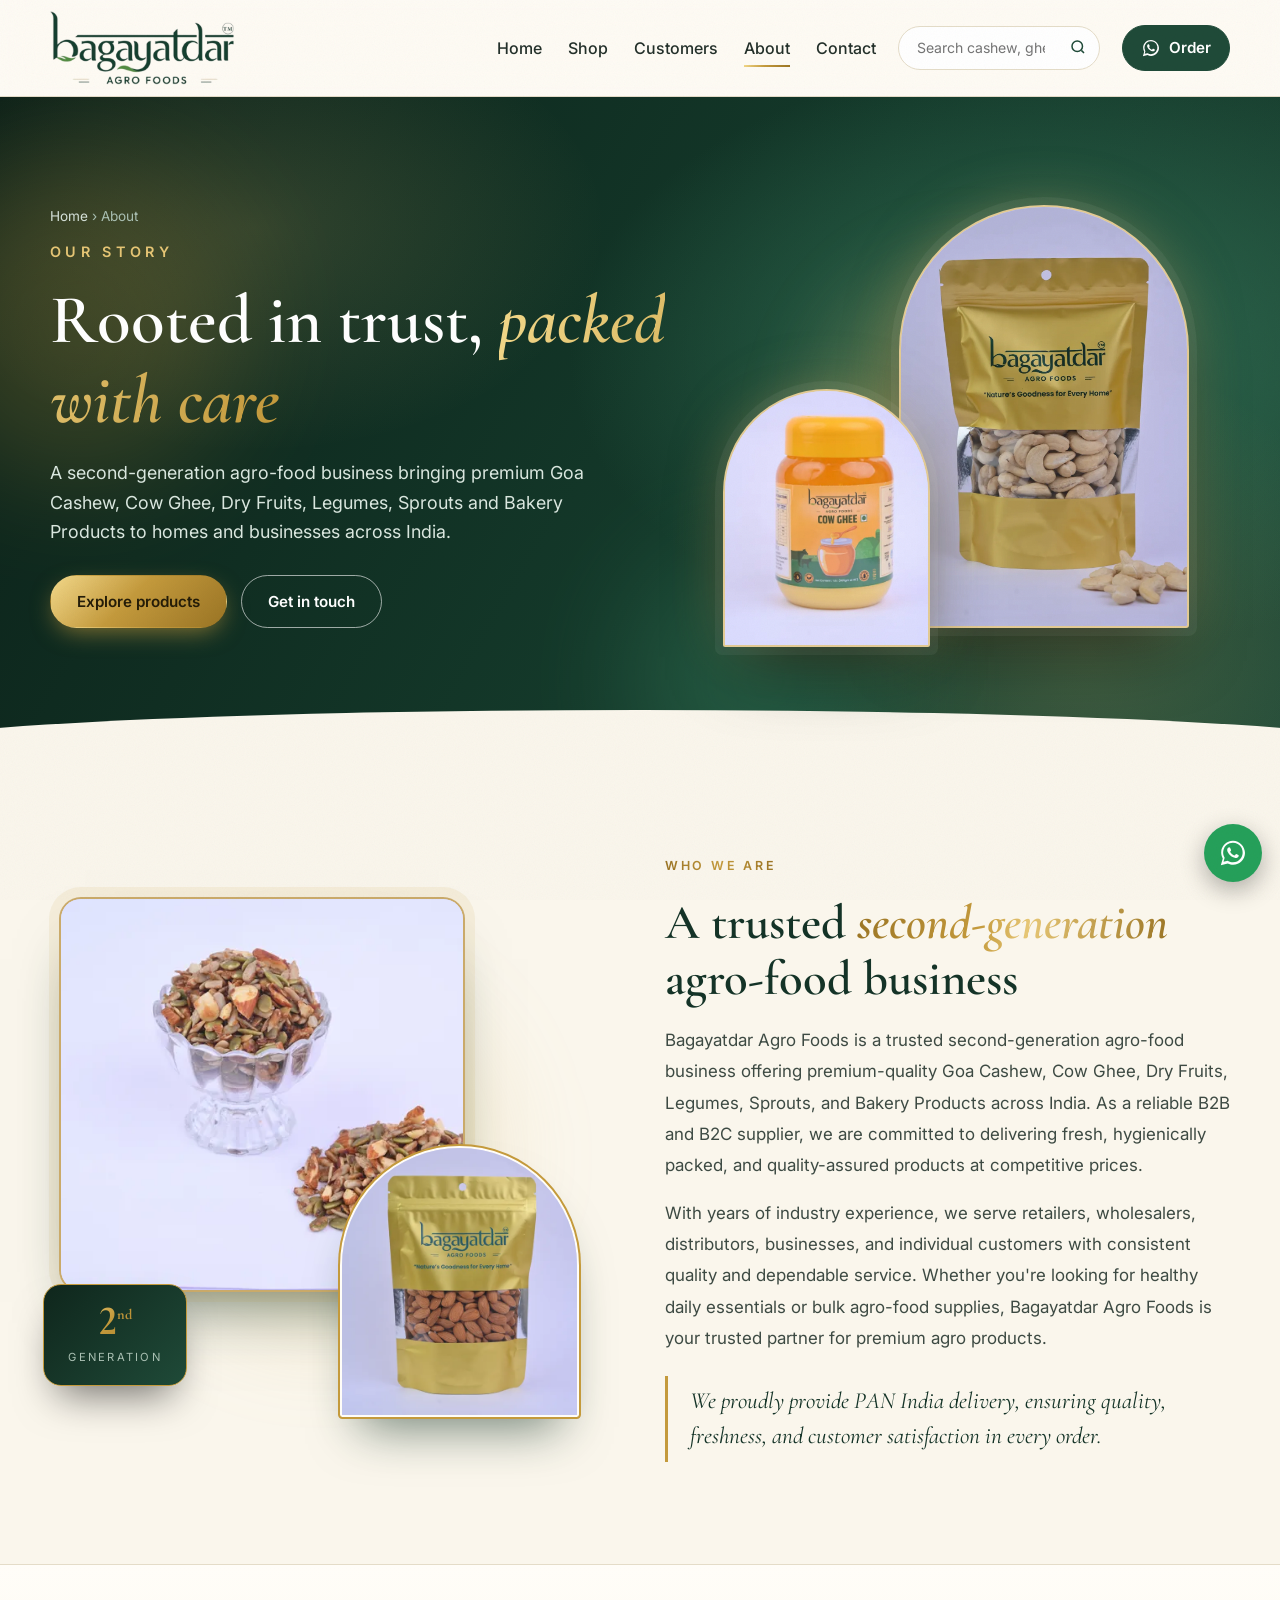
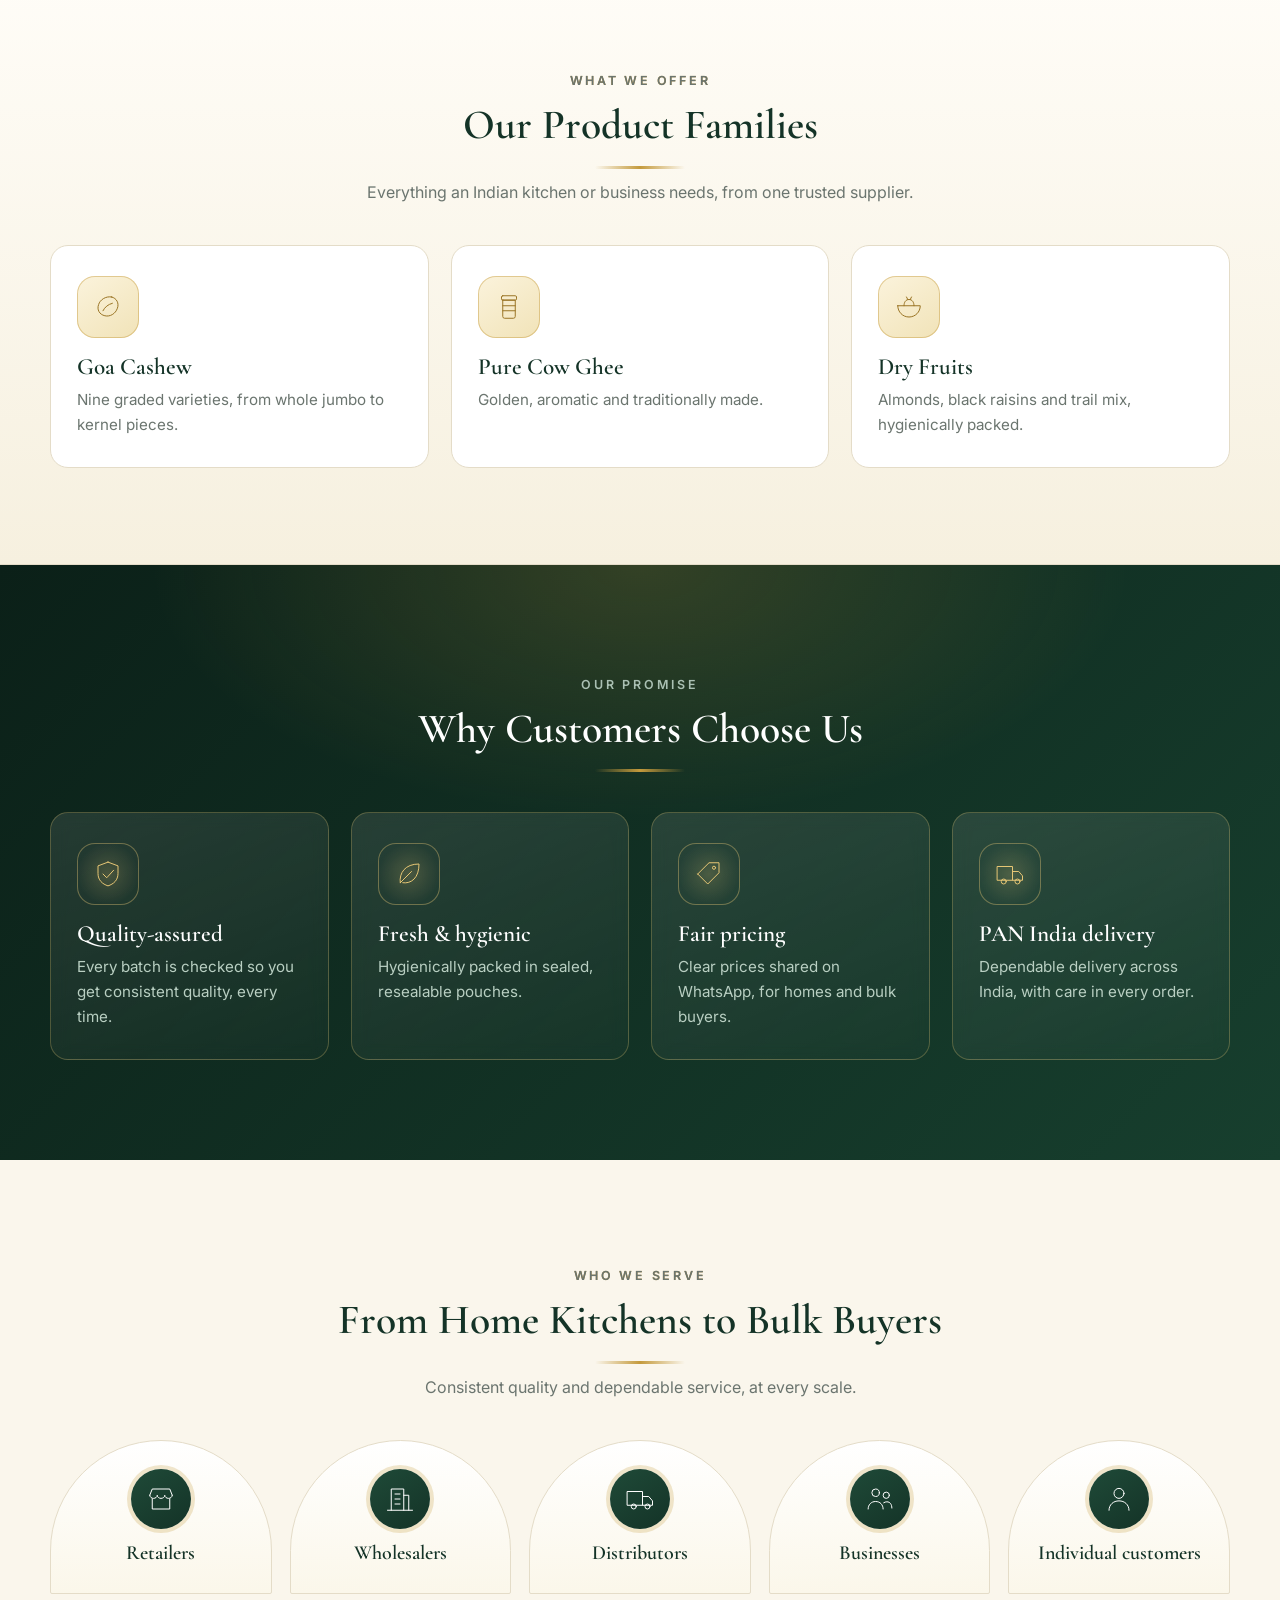
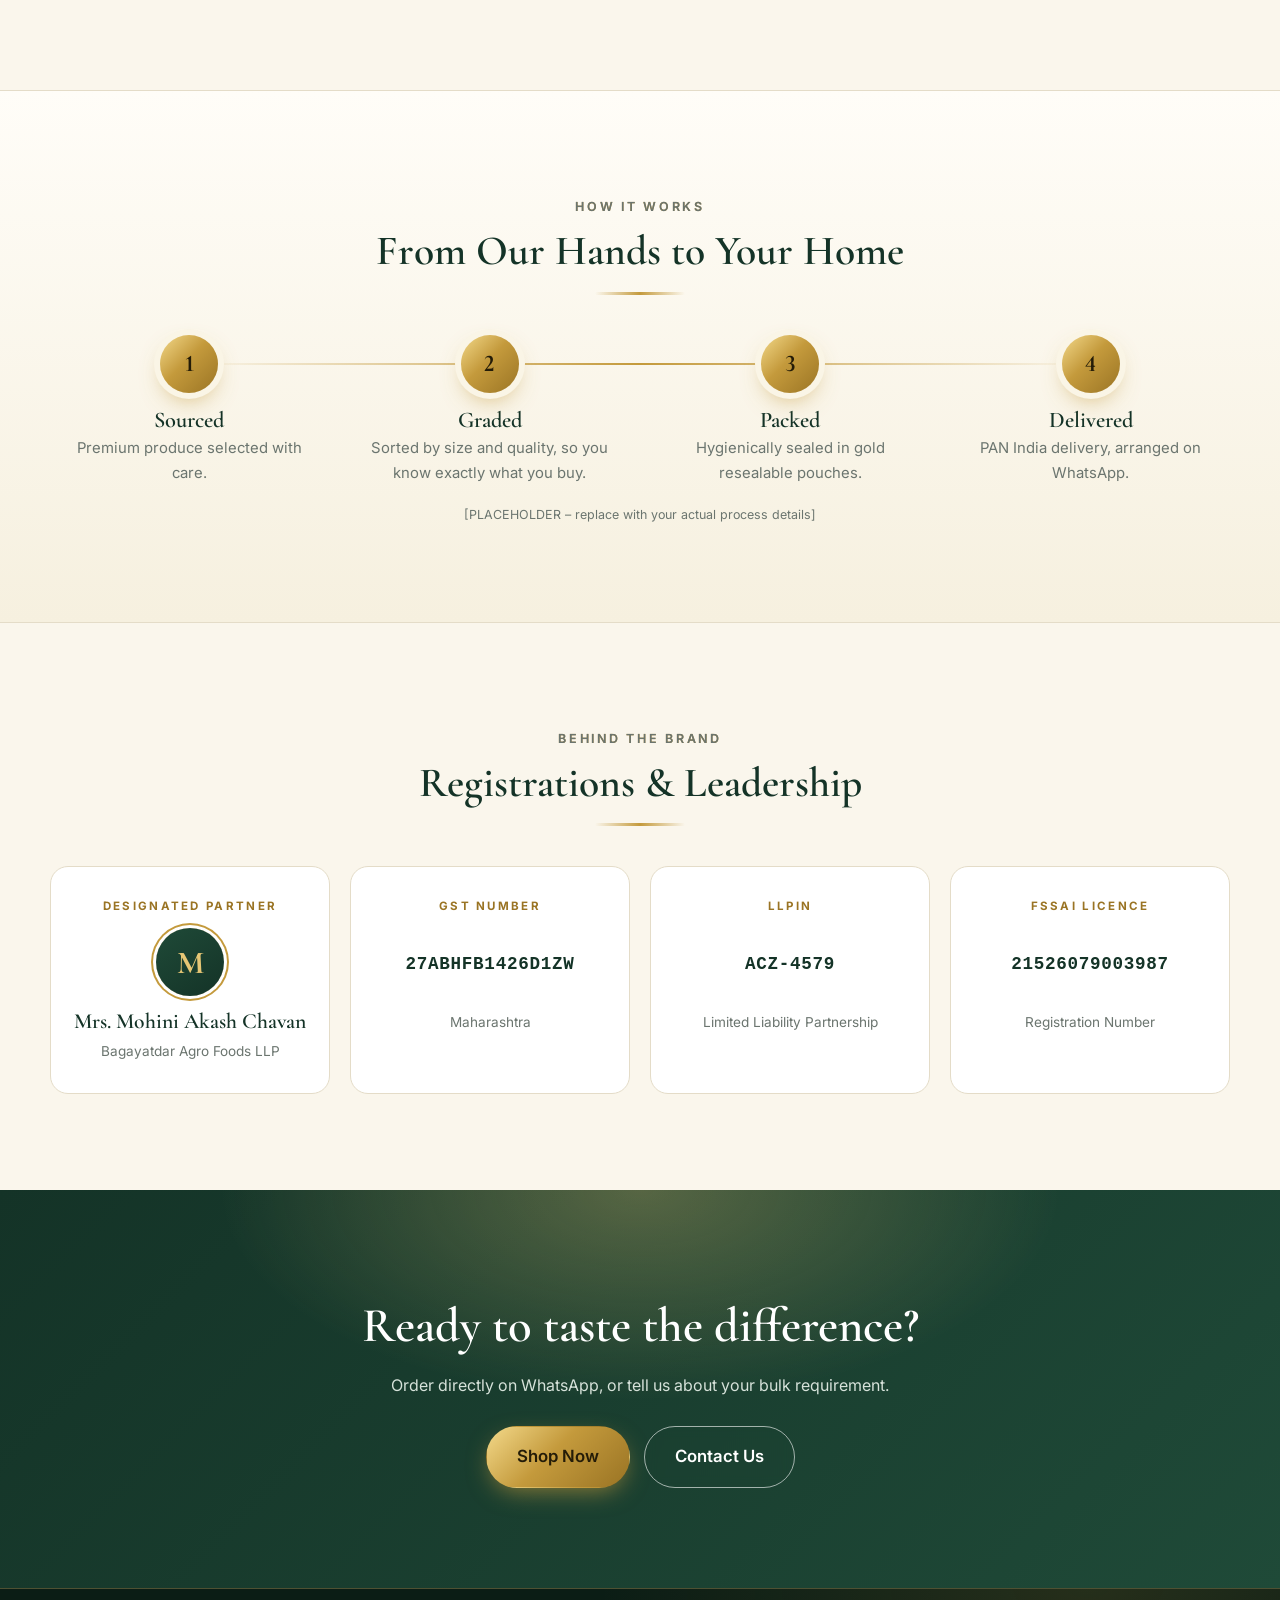
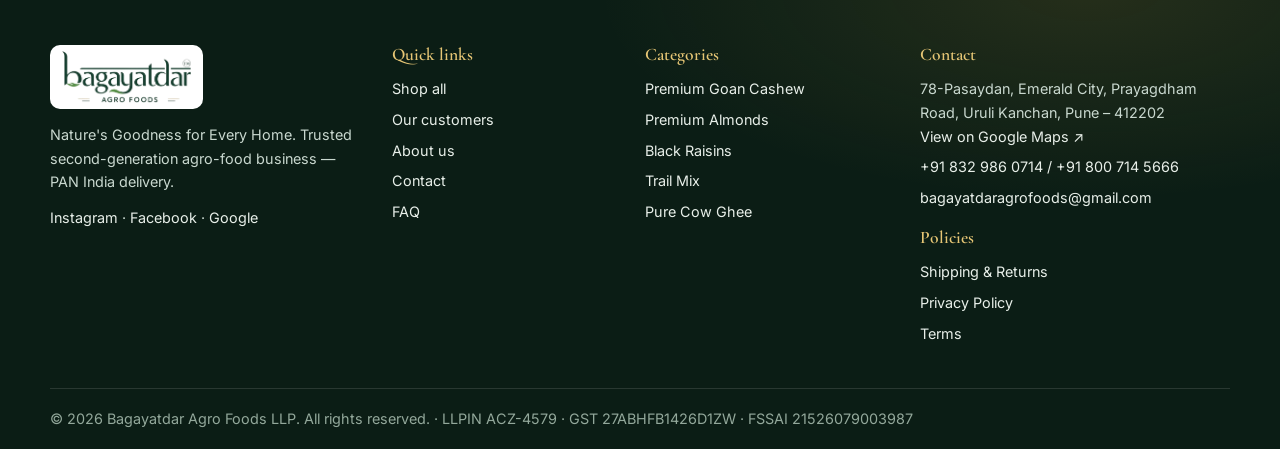
==== about.html @ 78c9e4d0 "About: designated partner is Mrs. Mohini Akash Chavan Co-Authored-By: Claude Sonnet 5.5 <noreply@ant" ====
<!doctype html>
<html lang="en">
<head><meta name="robots" content="noindex,nofollow">
<meta charset="utf-8">
<meta name="viewport" content="width=device-width,initial-scale=1">
<title>About Us | Bagayatdar Agro Foods</title>
<meta name="description" content="Trusted second-generation agro-food business: premium Goa cashew, cow ghee, dry fruits, legumes, sprouts and bakery products. B2B and B2C, PAN India delivery.">
<link rel="canonical" href="https://www.example.com/about.html">
<meta property="og:type" content="website"><meta property="og:site_name" content="Bagayatdar Agro Foods">
<meta property="og:title" content="About Us | Bagayatdar Agro Foods"><meta property="og:description" content="Trusted second-generation agro-food business: premium Goa cashew, cow ghee, dry fruits, legumes, sprouts and bakery products. B2B and B2C, PAN India delivery.">
<meta property="og:image" content="https://www.example.com/assets/img/logo-gold.webp">
<meta name="theme-color" content="#1f4a38">
<link rel="icon" href="assets/img/logo-gold.webp">
<link rel="preconnect" href="https://fonts.googleapis.com"><link rel="preconnect" href="https://fonts.gstatic.com" crossorigin>
<link rel="stylesheet" href="https://fonts.googleapis.com/css2?family=Cormorant+Garamond:ital,wght@0,500;0,600;0,700;1,500&family=Inter:wght@400;500;600;700&display=swap">
<link rel="stylesheet" href="assets/css/style.css">
<link rel="stylesheet" href="assets/css/premium.css">
</head>
<body>
<div id="site-header"></div>
<main id="main">

<section class="rich-hero"><div class="hero-bg"></div><span class="orb o1"></span><span class="orb o2"></span>
  <div class="wrap rh-in"><div class="rh-txt">
    <nav class="crumbs" aria-label="Breadcrumb"><a href="index.html">Home</a> <span>›</span> About</nav>
    <p class="eyebrow">Our Story</p>
    <h1>Rooted in trust, <em>packed with care</em></h1>
    <p class="lead">A second-generation agro-food business bringing premium Goa Cashew, Cow Ghee, Dry Fruits, Legumes, Sprouts and Bakery Products to homes and businesses across India.</p>
    <div class="cta"><a class="btn btn-gold" href="shop.html">Explore products</a><a class="btn btn-ghost" href="contact.html">Get in touch</a></div></div>
  <div class="rh-art"><span class="halo"></span>
    <div class="arch a"><img src="assets/img/p2678-1100.webp" alt="Bagayatdar premium Goan cashew" fetchpriority="high"></div>
    <div class="arch b"><img src="assets/img/p2715-560.webp" alt="Bagayatdar pure cow ghee jar"></div></div></div></section>

<section class="story-sec"><div class="wrap two-col2">
  <div class="story-art reveal-l"><span class="a-glow"></span>
    <div class="photo big"><img src="assets/img/p2704-800.webp" srcset="assets/img/p2704-800.webp 800w, assets/img/p2704-1600.webp 1600w" sizes="(min-width:900px) 40vw, 90vw" alt="Bagayatdar trail mix" loading="lazy"></div>
    <div class="photo small"><img src="assets/img/p2696-560.webp" alt="Bagayatdar premium almonds" loading="lazy"></div>
    <div class="exp"><b>2<sup>nd</sup></b><span>Generation</span></div></div>
  <div class="reveal"><p class="eyebrow">Who We Are</p>
    <h2>A trusted <em>second-generation</em> agro-food business</h2>
    <p class="body-p">Bagayatdar Agro Foods is a trusted second-generation agro-food business offering premium-quality Goa Cashew, Cow Ghee, Dry Fruits, Legumes, Sprouts, and Bakery Products across India. As a reliable B2B and B2C supplier, we are committed to delivering fresh, hygienically packed, and quality-assured products at competitive prices.</p>
    <p class="body-p">With years of industry experience, we serve retailers, wholesalers, distributors, businesses, and individual customers with consistent quality and dependable service. Whether you're looking for healthy daily essentials or bulk agro-food supplies, Bagayatdar Agro Foods is your trusted partner for premium agro products.</p>
    <blockquote class="pull">We proudly provide PAN India delivery, ensuring quality, freshness, and customer satisfaction in every order.</blockquote></div></div></section>

<section class="alt"><div class="wrap"><div class="sec-head reveal"><p class="eyebrow">What We Offer</p><h2>Our Product Families</h2><p>Everything an Indian kitchen or business needs, from one trusted supplier.</p></div>
  <div class="feat-grid"><div class="feat reveal"><span class="ico"><svg viewBox="0 0 48 48" width="30" height="30" fill="none" stroke="currentColor" stroke-width="1.6" stroke-linecap="round" stroke-linejoin="round" aria-hidden="true"><path d="M30 8c8 2 12 10 9 18-3 9-12 14-20 12C10 36 6 28 9 20c2-7 11-14 21-12Z"/><path d="M16 30c3-6 8-10 15-12"/></svg></span><h3>Goa Cashew</h3><p>Nine graded varieties, from whole jumbo to kernel pieces.</p></div><div class="feat reveal"><span class="ico"><svg viewBox="0 0 48 48" width="30" height="30" fill="none" stroke="currentColor" stroke-width="1.6" stroke-linecap="round" stroke-linejoin="round" aria-hidden="true"><rect x="12" y="6" width="24" height="7" rx="2"/><path d="M14 13h20v26a3 3 0 0 1-3 3H17a3 3 0 0 1-3-3V13Z"/><path d="M14 22h20M14 30h20"/></svg></span><h3>Pure Cow Ghee</h3><p>Golden, aromatic and traditionally made.</p></div><div class="feat reveal"><span class="ico"><svg viewBox="0 0 48 48" width="30" height="30" fill="none" stroke="currentColor" stroke-width="1.6" stroke-linecap="round" stroke-linejoin="round" aria-hidden="true"><path d="M6 22h36c0 10-8 18-18 18S6 32 6 22Z"/><path d="M16 22c0-6 3-10 8-10s8 4 8 10M20 8l2 4M28 8l-2 4"/></svg></span><h3>Dry Fruits</h3><p>Almonds, black raisins and trail mix, hygienically packed.</p></div></div></div></section>

<section class="dark-sec"><div class="wrap"><div class="sec-head reveal"><p class="eyebrow">Our Promise</p><h2>Why Customers Choose Us</h2></div>
  <div class="feat-grid four"><div class="feat dark reveal"><span class="ico"><svg viewBox="0 0 48 48" width="30" height="30" fill="none" stroke="currentColor" stroke-width="1.6" stroke-linecap="round" stroke-linejoin="round" aria-hidden="true"><path d="M24 5 8 11v12c0 11 7 17 16 20 9-3 16-9 16-20V11L24 5Z"/><path d="m16 24 6 6 11-12"/></svg></span><h3>Quality-assured</h3><p>Every batch is checked so you get consistent quality, every time.</p></div><div class="feat dark reveal"><span class="ico"><svg viewBox="0 0 48 48" width="30" height="30" fill="none" stroke="currentColor" stroke-width="1.6" stroke-linecap="round" stroke-linejoin="round" aria-hidden="true"><path d="M10 38C8 22 18 8 40 8c0 22-12 32-26 30"/><path d="M10 38 28 20"/></svg></span><h3>Fresh & hygienic</h3><p>Hygienically packed in sealed, resealable pouches.</p></div><div class="feat dark reveal"><span class="ico"><svg viewBox="0 0 48 48" width="30" height="30" fill="none" stroke="currentColor" stroke-width="1.6" stroke-linecap="round" stroke-linejoin="round" aria-hidden="true"><path d="M6 24 24 6h16v16L22 40 6 24Z"/><circle cx="32" cy="14" r="2.5"/></svg></span><h3>Fair pricing</h3><p>Clear prices shared on WhatsApp, for homes and bulk buyers.</p></div><div class="feat dark reveal"><span class="ico"><svg viewBox="0 0 48 48" width="30" height="30" fill="none" stroke="currentColor" stroke-width="1.6" stroke-linecap="round" stroke-linejoin="round" aria-hidden="true"><path d="M4 12h24v22H4zM28 20h10l6 7v7H28"/><circle cx="14" cy="36" r="4"/><circle cx="36" cy="36" r="4"/></svg></span><h3>PAN India delivery</h3><p>Dependable delivery across India, with care in every order.</p></div></div></div></section>

<section><div class="wrap"><div class="sec-head reveal"><p class="eyebrow">Who We Serve</p><h2>From Home Kitchens to Bulk Buyers</h2><p>Consistent quality and dependable service, at every scale.</p></div>
  <div class="serve-grid"><div class="serve reveal"><span><svg viewBox="0 0 48 48" width="30" height="30" fill="none" stroke="currentColor" stroke-width="1.6" stroke-linecap="round" stroke-linejoin="round" aria-hidden="true"><path d="M6 18 10 8h28l4 10M6 18c0 3 3 5 6 5s6-2 6-5c0 3 3 5 6 5s6-2 6-5c0 3 3 5 6 5s6-2 6-5M10 24v16h28V24"/></svg></span><b>Retailers</b></div><div class="serve reveal"><span><svg viewBox="0 0 48 48" width="30" height="30" fill="none" stroke="currentColor" stroke-width="1.6" stroke-linecap="round" stroke-linejoin="round" aria-hidden="true"><path d="M10 42V8h20v34M30 18h8v24M4 42h40M16 16h8M16 24h8M16 32h8"/></svg></span><b>Wholesalers</b></div><div class="serve reveal"><span><svg viewBox="0 0 48 48" width="30" height="30" fill="none" stroke="currentColor" stroke-width="1.6" stroke-linecap="round" stroke-linejoin="round" aria-hidden="true"><path d="M4 12h24v22H4zM28 20h10l6 7v7H28"/><circle cx="14" cy="36" r="4"/><circle cx="36" cy="36" r="4"/></svg></span><b>Distributors</b></div><div class="serve reveal"><span><svg viewBox="0 0 48 48" width="30" height="30" fill="none" stroke="currentColor" stroke-width="1.6" stroke-linecap="round" stroke-linejoin="round" aria-hidden="true"><circle cx="17" cy="14" r="6"/><circle cx="34" cy="18" r="5"/><path d="M5 40c0-7 5-12 12-12s12 5 12 12M30 30c2-1 3-1.5 5-1.5 5 0 8 4 8 10"/></svg></span><b>Businesses</b></div><div class="serve reveal"><span><svg viewBox="0 0 48 48" width="30" height="30" fill="none" stroke="currentColor" stroke-width="1.6" stroke-linecap="round" stroke-linejoin="round" aria-hidden="true"><circle cx="24" cy="15" r="8"/><path d="M8 42c0-9 7-15 16-15s16 6 16 15"/></svg></span><b>Individual customers</b></div></div></div></section>

<section class="alt"><div class="wrap"><div class="sec-head reveal"><p class="eyebrow">How It Works</p><h2>From Our Hands to Your Home</h2></div>
  <ol class="timeline">
    <li class="reveal"><span class="n">1</span><h3>Sourced</h3><p>Premium produce selected with care.</p></li>
    <li class="reveal"><span class="n">2</span><h3>Graded</h3><p>Sorted by size and quality, so you know exactly what you buy.</p></li>
    <li class="reveal"><span class="n">3</span><h3>Packed</h3><p>Hygienically sealed in gold resealable pouches.</p></li>
    <li class="reveal"><span class="n">4</span><h3>Delivered</h3><p>PAN India delivery, arranged on WhatsApp.</p></li></ol>
  <p class="disc">[PLACEHOLDER – replace with your actual process details]</p></div></section>

<section><div class="wrap"><div class="sec-head reveal"><p class="eyebrow">Behind The Brand</p><h2>Registrations &amp; Leadership</h2></div>
  <div class="reg-grid">
    <div class="reg reveal"><small>Designated Partner</small><div class="avatar">M</div><b>Mrs. Mohini Akash Chavan</b><span>Bagayatdar Agro Foods LLP</span></div>
    <div class="reg reveal"><small>GST Number</small><b class="mono">27ABHFB1426D1ZW</b><span>Maharashtra</span></div>
    <div class="reg reveal"><small>LLPIN</small><b class="mono">ACZ-4579</b><span>Limited Liability Partnership</span></div>
    <div class="reg reveal"><small>FSSAI Licence</small><b class="mono">21526079003987</b><span>Registration Number</span></div></div></div></section>

<section class="cta-band"><div class="wrap reveal"><h2>Ready to taste the difference?</h2><p>Order directly on WhatsApp, or tell us about your bulk requirement.</p>
  <div class="cta"><a class="btn btn-gold btn-lg" href="shop.html">Shop Now</a><a class="btn btn-ghost btn-lg" href="contact.html">Contact Us</a></div></div></section>
</main>
<div id="site-footer"></div>
<script src="assets/js/data.js"></script>
<script src="assets/js/products.js"></script>
<script src="assets/js/app.js"></script>
<script src="assets/js/premium.js"></script>
</body></html>
---- assets/css/style.css ----
/* ==========================================================================
   Bagayatdar Agro Foods — styles
   Palette derived from the logo: deep forest green, warm gold, cream.
   ========================================================================== */
:root{
  --green:#1f4a38; --green-2:#2d6a4f; --green-d:#143327;
  --gold:#c49a3c; --gold-l:#e6c675; --gold-d:#9a7424;
  --cream:#faf6ec; --paper:#fffdf8; --sand:#efe6d2; --ink:#23302a; --muted:#6b756f;
  --line:#e4dcc8; --wa:#1f8f4e; --photo:#dcdcf5;
  --serif:"Cormorant Garamond",Georgia,serif; --sans:"Inter",system-ui,-apple-system,"Segoe UI",sans-serif;
  --r:14px; --sh:0 10px 30px -14px rgba(20,51,39,.28);
}
*{box-sizing:border-box;margin:0;padding:0}
html{scroll-behavior:smooth}
body{font-family:var(--sans);color:var(--ink);background:var(--cream);line-height:1.65;font-size:16px;-webkit-font-smoothing:antialiased}
img{max-width:100%;display:block;height:auto}
a{color:var(--green);text-decoration-color:var(--gold)}
h1,h2,h3,h4{font-family:var(--serif);color:var(--green-d);line-height:1.15;font-weight:600}
h1{font-size:clamp(2.2rem,5vw,3.8rem)} h2{font-size:clamp(1.8rem,3.4vw,2.6rem)} h3{font-size:1.3rem}
:focus-visible{outline:3px solid var(--gold);outline-offset:3px;border-radius:4px}
.wrap{width:min(1180px,100% - 32px);margin-inline:auto}
.sr,.skip:not(:focus){position:absolute;width:1px;height:1px;overflow:hidden;clip:rect(0 0 0 0);white-space:nowrap}
.skip:focus{position:fixed;top:8px;left:8px;background:#fff;padding:8px 14px;z-index:99}
section{padding:clamp(48px,8vw,96px) 0}
.eyebrow{font-size:.78rem;letter-spacing:.22em;text-transform:uppercase;color:var(--gold-d);font-weight:600;margin-bottom:10px}
.sec-head{text-align:center;max-width:640px;margin:0 auto 40px}
.sec-head p{color:var(--muted);margin-top:10px}
.sec-head h2::after{content:"";display:block;width:56px;height:2px;background:var(--gold);margin:16px auto 0}
.alt{background:var(--paper);border-block:1px solid var(--line)}

/* buttons */
.btn{display:inline-flex;align-items:center;justify-content:center;gap:8px;padding:13px 26px;border-radius:999px;background:var(--green);color:#fff;text-decoration:none;font-weight:600;font-size:.95rem;border:1.5px solid var(--green);cursor:pointer;transition:transform .25s,background .25s,box-shadow .25s}
.btn:hover{background:var(--green-d);transform:translateY(-2px);box-shadow:var(--sh)}
.btn-gold{background:var(--gold);border-color:var(--gold);color:#241c08}.btn-gold:hover{background:var(--gold-d);color:#fff}
.btn-ghost{background:transparent;color:var(--green)}.btn-ghost:hover{background:var(--green);color:#fff}
.btn-wa{background:var(--wa);border-color:var(--wa);width:100%;padding:11px 16px}.btn-wa:hover{background:#17703d}
.btn.disabled{background:#c9c9c0;border-color:#c9c9c0;pointer-events:none}
.btn-sm{padding:9px 18px}.btn-lg{padding:16px 30px;font-size:1.05rem}

/* announcement + header */
.announce{background:var(--green-d);color:var(--gold-l);text-align:center;font-size:.82rem;padding:8px 16px;letter-spacing:.04em}
.hdr{position:sticky;top:0;z-index:50;background:rgba(255,253,248,.94);backdrop-filter:blur(10px);border-bottom:1px solid var(--line)}
.hdr-in{display:flex;align-items:center;gap:22px;min-height:76px}
.logo img{height:56px;width:auto}
.nav{display:flex;gap:26px;margin-left:auto}
.nav a{text-decoration:none;color:var(--ink);font-weight:500;font-size:.95rem;padding:6px 0;border-bottom:2px solid transparent;transition:border-color .2s}
.nav a:hover,.nav a[aria-current]{border-color:var(--gold)}
.search{display:flex;align-items:center;background:#fff;border:1px solid var(--line);border-radius:999px;padding:0 6px 0 14px}
.search input{border:0;background:none;padding:9px 4px;width:150px;font:inherit;font-size:.88rem;outline:none}
.search button{border:0;background:none;color:var(--green);padding:6px;cursor:pointer}
.burger{display:none;background:none;border:0;width:40px;height:40px;cursor:pointer;margin-left:auto}
.burger span{display:block;height:2px;background:var(--green);margin:6px 8px;transition:.25s}

/* hero */
.hero{position:relative;overflow:hidden;background:linear-gradient(115deg,var(--green-d) 0%,var(--green) 55%,#2c5d47 100%);color:#fff;padding:0}
.hero-bg{position:absolute;inset:-40px 0 0 0;background:radial-gradient(ellipse at 78% 40%,rgba(230,198,117,.28),transparent 55%),repeating-linear-gradient(45deg,rgba(255,255,255,.015) 0 2px,transparent 2px 6px)}
.hero-in{position:relative;display:grid;grid-template-columns:1.05fr .95fr;gap:30px;align-items:center;padding-block:clamp(40px,7vw,90px)}
.hero h1{color:#fff;margin:6px 0 18px}.hero h1 em{color:var(--gold-l);font-style:italic}
.hero p.lead{color:#dfe9e2;font-size:1.1rem;max-width:520px;margin-bottom:30px}
.hero .eyebrow{color:var(--gold-l)}
.cta{display:flex;gap:14px;flex-wrap:wrap}
.hero .btn-ghost{color:#fff;border-color:rgba(255,255,255,.6)}.hero .btn-ghost:hover{background:#fff;color:var(--green)}
.hero-art{position:relative;height:min(560px,70vw)}

/* trust strip */
.trust{background:var(--sand);padding:22px 0;border-bottom:1px solid var(--line)}
.trust ul{list-style:none;display:grid;grid-template-columns:repeat(5,1fr);gap:14px;text-align:center}
.trust li{font-size:.86rem;font-weight:500;color:var(--green-d)}
.trust b{display:block;font-family:var(--serif);font-size:1.15rem;color:var(--gold-d)}

/* categories */
.cats{display:grid;grid-template-columns:repeat(5,1fr);gap:18px}
.ccard{display:block;text-decoration:none;color:inherit;background:#fff;border-radius:var(--r);overflow:hidden;border:1px solid var(--line);transition:transform .3s,box-shadow .3s}
.ccard:hover{transform:translateY(-6px);box-shadow:var(--sh)}
.ccard img{aspect-ratio:4/5;width:100%;object-fit:cover;object-position:50% 58%;background:var(--photo)}
.ccard div{padding:14px 16px 18px}.ccard p{font-size:.84rem;color:var(--muted);margin-top:4px}

/* product cards */
.pgrid{display:grid;grid-template-columns:repeat(auto-fill,minmax(250px,1fr));gap:22px}
.pcard{background:#fff;border:1px solid var(--line);border-radius:var(--r);overflow:hidden;display:flex;flex-direction:column;transition:transform .3s,box-shadow .3s}
.pcard:hover{transform:translateY(-6px);box-shadow:var(--sh)}
.pimg{position:relative;display:block;background:var(--photo);overflow:hidden}
.pimg img{aspect-ratio:4/5;width:100%;object-fit:cover;object-position:50% 58%;transition:transform .6s}
.pcard:hover .pimg img{transform:scale(1.04)}
.badge{position:absolute;top:12px;left:12px;background:var(--gold);color:#241c08;font-size:.7rem;font-weight:700;letter-spacing:.1em;text-transform:uppercase;padding:5px 11px;border-radius:999px}
.pbody{padding:16px 18px 20px;display:flex;flex-direction:column;gap:8px;flex:1}
.pcat{font-size:.72rem;letter-spacing:.16em;text-transform:uppercase;color:var(--gold-d);font-weight:600}
.pbody h3 a{text-decoration:none;color:var(--green-d)}.pbody h3{font-size:1.28rem}
.psub{font-size:.86rem;color:var(--muted)}
.vsel{width:100%;padding:9px 12px;border:1px solid var(--line);border-radius:10px;background:var(--paper);font:inherit;font-size:.9rem;color:var(--ink)}
.price{font-family:var(--serif);font-size:1.7rem;color:var(--green);font-weight:700;margin-top:auto}.price small{font:400 .8rem var(--sans);color:var(--muted)}
.price.big{font-size:2.4rem}

/* carousel */
.carousel{position:relative}
.track{display:grid;grid-auto-flow:column;grid-auto-columns:minmax(260px,300px);gap:22px;overflow-x:auto;scroll-snap-type:x mandatory;padding:6px 4px 24px;scrollbar-width:thin}
.track>*{scroll-snap-align:start}
.car-ctl{display:flex;gap:10px;justify-content:center;margin-top:6px}
.car-ctl button{width:44px;height:44px;border-radius:50%;border:1.5px solid var(--green);background:#fff;color:var(--green);font-size:1.2rem;cursor:pointer;transition:.2s}
.car-ctl button:hover{background:var(--green);color:#fff}

/* story */
.story-grid{display:grid;grid-template-columns:1fr 1fr;gap:clamp(24px,5vw,64px);align-items:center}
.story-grid>img{border-radius:var(--r);box-shadow:var(--sh);aspect-ratio:3/2;object-fit:cover;width:100%}
.steps{list-style:none;counter-reset:s;display:grid;gap:18px;margin-top:22px}
.steps li{counter-increment:s;display:grid;grid-template-columns:48px 1fr;gap:14px}
.steps li::before{content:counter(s);width:44px;height:44px;border-radius:50%;background:var(--green);color:var(--gold-l);display:grid;place-items:center;font:600 1.3rem var(--serif)}
.steps b{display:block;font-family:var(--serif);font-size:1.15rem;color:var(--green-d)}.steps span{color:var(--muted);font-size:.92rem}

/* benefits */
.ben{display:grid;grid-template-columns:repeat(auto-fit,minmax(220px,1fr));gap:20px}
.ben div{background:#fff;border:1px solid var(--line);border-radius:var(--r);padding:26px 22px;border-top:3px solid var(--gold)}
.ben p{color:var(--muted);font-size:.92rem;margin-top:8px}
.disc{font-size:.78rem;color:var(--muted);text-align:center;margin-top:20px}

/* gifting banner / cta */
.banner{display:grid;grid-template-columns:1fr 1fr;border-radius:20px;overflow:hidden;background:var(--green-d);color:#fff}
.banner .txt{padding:clamp(28px,5vw,60px)}.banner h2{color:#fff}.banner p{color:#d6e2da;margin:14px 0 24px}
.banner img{width:100%;height:100%;object-fit:cover;min-height:280px;object-position:50% 60%}

/* testimonials */
.tgrid{display:grid;grid-template-columns:repeat(auto-fit,minmax(260px,1fr));gap:20px}
.quote{background:#fff;border:1px solid var(--line);border-radius:var(--r);padding:26px}
.quote p{font-family:var(--serif);font-size:1.2rem;color:var(--green-d)}.quote cite{display:block;margin-top:14px;font-size:.85rem;color:var(--muted);font-style:normal}
.stars{color:var(--gold);letter-spacing:3px;margin-bottom:8px}

/* forms */
.form{display:grid;gap:14px}
.form label{font-size:.85rem;font-weight:600;color:var(--green-d);display:grid;gap:6px}
.form input,.form select,.form textarea{padding:12px 14px;border:1px solid var(--line);border-radius:10px;font:inherit;background:#fff;color:var(--ink)}
.form textarea{min-height:120px;resize:vertical}
.two{display:grid;grid-template-columns:1fr 1fr;gap:14px}
.news{background:var(--green);color:#fff;text-align:center}.news h2{color:#fff}.news p{color:#d6e2da;margin:10px 0 24px}
.news form{display:flex;gap:10px;max-width:520px;margin:0 auto;flex-wrap:wrap;justify-content:center}
.news input{flex:1 1 220px;padding:13px 18px;border-radius:999px;border:0;font:inherit}

/* shop */
.page-head{background:linear-gradient(120deg,var(--green-d),var(--green));color:#fff;padding:clamp(36px,6vw,64px) 0;text-align:center}
.page-head h1{color:#fff}.page-head p{color:#d6e2da;margin-top:8px}
.filters{display:flex;gap:14px;flex-wrap:wrap;align-items:end;background:#fff;border:1px solid var(--line);border-radius:var(--r);padding:16px 18px;margin-bottom:26px}
.filters label{min-width:0;font-size:.78rem;font-weight:600;color:var(--green-d);display:grid;gap:5px;flex:1 1 150px}
.filters select,.filters input[type=search]{padding:10px 12px;border:1px solid var(--line);border-radius:10px;font:inherit;background:var(--paper)}
.filters input[type=range]{accent-color:var(--green);width:100%}
.count{color:var(--muted);font-size:.9rem;margin-bottom:14px}.empty{grid-column:1/-1;text-align:center;padding:40px}

/* product detail */
.pdp{display:grid;grid-template-columns:1fr 1fr;gap:clamp(24px,5vw,60px);align-items:start}
.gmain{position:relative;background:var(--photo);border-radius:var(--r);overflow:hidden;cursor:zoom-in;border:1px solid var(--line)}
.gmain img{width:100%;aspect-ratio:4/5;object-fit:cover;object-position:50% 58%;transition:transform .25s}
.zoomhint{position:absolute;bottom:10px;right:12px;background:rgba(255,255,255,.85);font-size:.72rem;padding:3px 10px;border-radius:99px;pointer-events:none}
.thumbs{display:flex;gap:10px;margin-top:12px;flex-wrap:wrap}
.th{width:76px;height:76px;border-radius:10px;overflow:hidden;border:2px solid transparent;background:var(--photo);cursor:pointer;padding:0}
.th.on{border-color:var(--gold)}.th img{width:100%;height:100%;object-fit:cover;object-position:50% 58%}
.pinfo h1{font-size:clamp(1.9rem,3.6vw,2.8rem);margin:6px 0}
.pack{border:0;display:flex;gap:12px;flex-wrap:wrap;margin:18px 0}.pack legend{font-size:.8rem;font-weight:600;margin-bottom:8px;color:var(--green-d)}
.pack label{cursor:pointer}.pack input{position:absolute;opacity:0}
.pack span{display:grid;padding:10px 20px;border:1.5px solid var(--line);border-radius:12px;background:#fff;text-align:center;font-weight:600;min-width:110px}
.pack b{font:700 1.1rem var(--serif);color:var(--green)}
.pack input:checked+span{border-color:var(--green);background:var(--green);color:#fff}.pack input:checked+span b{color:var(--gold-l)}
.pack input:focus-visible+span{outline:3px solid var(--gold);outline-offset:2px}
.qtyrow{display:flex;align-items:center;gap:16px;margin-bottom:20px;font-size:.9rem;font-weight:600}
.qty{display:flex;align-items:center;border:1.5px solid var(--line);border-radius:999px;background:#fff}
.qty button{width:42px;height:42px;border:0;background:none;font-size:1.3rem;cursor:pointer;color:var(--green)}.qty output{min-width:34px;text-align:center;font-weight:700}
.note{font-size:.8rem;color:var(--muted);margin-top:10px}
.desc{margin:22px 0;font-size:1.02rem}
.facts{display:grid;grid-template-columns:1fr 1fr;gap:18px;padding-top:18px;border-top:1px solid var(--line)}.facts h3,.pinfo>h3{font-size:1.1rem;margin-bottom:4px}
.nut{width:100%;border-collapse:collapse;margin-top:8px;font-size:.92rem}.nut th,.nut td{padding:8px 4px;border-bottom:1px solid var(--line);text-align:left}.nut td{text-align:right}

/* content pages */
.prose{max-width:760px;margin-inline:auto}.prose h2{font-size:1.7rem;margin:34px 0 10px}.prose p,.prose li{margin-bottom:12px}.prose ul{padding-left:22px}
.two-col{display:grid;grid-template-columns:1fr 1fr;gap:clamp(24px,5vw,60px);align-items:start}
.card{background:#fff;border:1px solid var(--line);border-radius:var(--r);padding:clamp(20px,3vw,34px)}
.info li{list-style:none;margin-bottom:14px}.info b{display:block;font-size:.75rem;letter-spacing:.14em;text-transform:uppercase;color:var(--gold-d)}
.map{border:0;width:100%;height:320px;border-radius:var(--r);margin-top:18px}
details{background:#fff;border:1px solid var(--line);border-radius:12px;margin-bottom:12px;padding:0 20px}
summary{cursor:pointer;padding:16px 0;font-weight:600;color:var(--green-d)}details p{padding-bottom:16px;color:var(--muted)}
.ph{background:repeating-linear-gradient(45deg,#f3ecd8,#f3ecd8 10px,#efe6d2 10px,#efe6d2 20px);border:1.5px dashed var(--gold);border-radius:var(--r);display:grid;place-items:center;text-align:center;padding:30px;color:var(--gold-d);font-weight:600;min-height:220px}
.pricelist{width:100%;border-radius:var(--r);box-shadow:var(--sh);max-width:460px;margin-inline:auto}
.certs{display:grid;grid-template-columns:repeat(auto-fit,minmax(180px,1fr));gap:16px}

/* footer + whatsapp float */
.ftr{background:var(--green-d);color:#c9d8cf;padding-top:56px;margin-top:0}
.ftr-grid{display:grid;grid-template-columns:1.4fr 1fr 1.1fr 1.4fr;gap:32px;padding-bottom:36px}
.ftr h4{color:var(--gold-l);font-size:1.1rem;margin-bottom:12px;font-family:var(--serif)}.ftr h4.mt{margin-top:18px}
.ftr ul{list-style:none}.ftr li{margin-bottom:7px;font-size:.9rem}.ftr a{color:#e8efe9;text-decoration:none}.ftr a:hover{color:var(--gold-l)}
.ftr-logo{height:64px;width:auto;background:#fff;padding:6px 12px;border-radius:10px;margin-bottom:14px}
.ftr p{font-size:.9rem}.soc{margin-top:12px}
.ftr-bot{border-top:1px solid rgba(255,255,255,.12);padding:18px 0;font-size:.78rem;color:#93a89b}
.wa-float{position:fixed;right:18px;bottom:18px;z-index:60;width:58px;height:58px;border-radius:50%;background:#25a05a;color:#fff;display:grid;place-items:center;box-shadow:0 8px 24px rgba(0,0,0,.3);transition:transform .25s}
.wa-float:hover{transform:scale(1.08)}.wa-float svg{width:30px;height:30px}

/* reveal */
.reveal{opacity:0;transform:translateY(22px);transition:opacity .8s ease,transform .8s ease}.reveal.in{opacity:1;transform:none}
@media (prefers-reduced-motion:reduce){*{animation:none!important;transition:none!important}.reveal{opacity:1;transform:none}html{scroll-behavior:auto}}

/* responsive */
@media (max-width:980px){
  .cats{grid-template-columns:repeat(3,1fr)}.ftr-grid{grid-template-columns:1fr 1fr}
  .search{display:none}
}
@media (max-width:820px){
  .burger{display:block}.hdr-cta{display:none}
  .nav{position:fixed;inset:76px 0 auto 0;background:var(--paper);flex-direction:column;gap:0;padding:8px 20px 20px;border-bottom:1px solid var(--line);transform:translateY(-130%);transition:transform .3s;margin:0;z-index:-1}
  .nav a{padding:14px 0;border-bottom:1px solid var(--line)}
  body.nav-open .nav{transform:none}
  body.nav-open .burger span:nth-child(1){transform:translateY(8px) rotate(45deg)}body.nav-open .burger span:nth-child(2){opacity:0}body.nav-open .burger span:nth-child(3){transform:translateY(-8px) rotate(-45deg)}
  .hero-in,.story-grid,.banner,.pdp,.two-col{grid-template-columns:1fr}
  .hero-art{height:380px;order:-1;max-width:420px;margin:0 auto;width:100%}
  .trust ul{grid-template-columns:repeat(2,1fr)}
  .cats{grid-template-columns:repeat(2,1fr)}
}
@media (max-width:520px){.pgrid{grid-template-columns:1fr 1fr;gap:12px}.pbody{padding:12px}.pbody h3{font-size:1.05rem}.price{font-size:1.3rem}.btn-wa{font-size:.78rem;padding:10px 6px}.btn-wa svg{display:none}.two,.facts,.ftr-grid{grid-template-columns:1fr}.track{grid-auto-columns:72%}.psub{display:none}.logo img{height:48px}}

.quote cite b{display:block;color:var(--green-d)}.gtag{display:inline-flex;align-items:center;gap:6px;margin-top:6px;font-size:.74rem;color:var(--muted);background:var(--cream);border:1px solid var(--line);border-radius:99px;padding:2px 10px}
.quote p{font-size:1.08rem}
---- assets/css/premium.css ----
/* ==========================================================================
   Premium layer — glow, motion, glass, depth. Loaded after style.css.
   ========================================================================== */
:root{--glow:0 0 0 1px rgba(196,154,60,.35),0 18px 50px -12px rgba(196,154,60,.45);--gold-grad:linear-gradient(135deg,#f3d98a 0%,#c49a3c 45%,#9a7424 100%)}
body{background:radial-gradient(1200px 600px at 10% -10%,rgba(196,154,60,.10),transparent 60%),var(--cream)}
/* film grain over everything, very subtle */
body::after{content:"";position:fixed;inset:0;pointer-events:none;z-index:200;opacity:.05;mix-blend-mode:multiply;
  background-image:url("data:image/svg+xml;utf8,<svg xmlns='http://www.w3.org/2000/svg' width='160' height='160'><filter id='n'><feTurbulence type='fractalNoise' baseFrequency='.9' numOctaves='2' stitchTiles='stitch'/></filter><rect width='100%' height='100%' filter='url(%23n)'/></svg>")}

/* scroll progress */
.progress{position:fixed;top:0;left:0;height:3px;width:0;background:var(--gold-grad);z-index:300;box-shadow:0 0 12px rgba(230,198,117,.9)}

/* header: glass, shrinks on scroll */
.hdr{background:rgba(255,253,248,.72);backdrop-filter:blur(18px) saturate(1.4);-webkit-backdrop-filter:blur(18px) saturate(1.4);transition:box-shadow .4s,background .4s}
.hdr.scrolled{box-shadow:0 10px 40px -18px rgba(20,51,39,.45);background:rgba(255,253,248,.9)}
.hdr-in{transition:min-height .35s}.hdr.scrolled .hdr-in{min-height:62px}.logo img{transition:height .35s}.hdr.scrolled .logo img{height:44px}
.nav a{position:relative;border:0}.nav a::after{content:"";position:absolute;left:0;bottom:0;height:2px;width:100%;background:var(--gold-grad);transform:scaleX(0);transform-origin:right;transition:transform .4s cubic-bezier(.2,.8,.2,1)}
.nav a:hover::after,.nav a[aria-current]::after{transform:scaleX(1);transform-origin:left}
.announce{background:linear-gradient(90deg,#0f261c,#1f4a38,#0f261c);background-size:200% 100%;animation:slide 10s linear infinite}
@keyframes slide{to{background-position:200% 0}}

/* buttons: gold gradient + shine sweep + glow */
.btn{position:relative;overflow:hidden;isolation:isolate;transition:transform .35s cubic-bezier(.2,.8,.2,1),box-shadow .35s,background .35s}
.btn::before{content:"";position:absolute;inset:0;z-index:-1;background:linear-gradient(110deg,transparent 30%,rgba(255,255,255,.45) 50%,transparent 70%);transform:translateX(-120%);transition:transform .8s}
.btn:hover::before{transform:translateX(120%)}
.btn:hover{transform:translateY(-3px)}
.btn-gold{background:var(--gold-grad);border-color:transparent;box-shadow:0 8px 24px -6px rgba(196,154,60,.7)}
.btn-gold:hover{box-shadow:0 14px 40px -6px rgba(230,198,117,.9);background:var(--gold-grad);color:#241c08}
.btn-wa{background:linear-gradient(135deg,#25b866,#17803f);border-color:transparent;box-shadow:0 8px 20px -8px rgba(31,143,78,.7)}
.btn-wa:hover{background:linear-gradient(135deg,#2ad072,#1a9148);box-shadow:0 12px 28px -6px rgba(37,184,102,.8)}
.btn-ghost{backdrop-filter:blur(6px)}
.wa-float{animation:pulse 2.6s infinite}
@keyframes pulse{0%{box-shadow:0 0 0 0 rgba(37,160,90,.6),0 8px 24px rgba(0,0,0,.3)}70%{box-shadow:0 0 0 22px rgba(37,160,90,0),0 8px 24px rgba(0,0,0,.3)}100%{box-shadow:0 0 0 0 rgba(37,160,90,0),0 8px 24px rgba(0,0,0,.3)}}

/* ---------------- HERO ---------------- */
.hero{min-height:min(92vh,860px);display:flex;align-items:center;background:radial-gradient(900px 600px at 78% 45%,#2f6b50 0%,transparent 60%),linear-gradient(120deg,#0b2018,#14392a 55%,#1f4a38)}
.hero-bg{inset:0;background:
  radial-gradient(500px 320px at 20% 20%,rgba(230,198,117,.16),transparent 70%),
  radial-gradient(420px 420px at 85% 85%,rgba(230,198,117,.18),transparent 70%)}
.orb{position:absolute;border-radius:50%;filter:blur(60px);opacity:.5;animation:drift 14s ease-in-out infinite alternate;pointer-events:none}
.orb.o1{width:320px;height:320px;background:#c49a3c;left:-80px;top:10%;opacity:.22}
.orb.o2{width:260px;height:260px;background:#3f8f68;right:30%;bottom:-60px;opacity:.35;animation-delay:-5s}
@keyframes drift{to{transform:translate(60px,-40px) scale(1.15)}}
#sparks{position:absolute;inset:0;width:100%;height:100%;pointer-events:none}
.hero h1{font-size:clamp(2.6rem,6vw,5rem);letter-spacing:-.01em}
.hero h1 .w{display:inline-block;opacity:0;transform:translateY(40px) rotateX(-40deg);animation:wordIn .9s cubic-bezier(.2,.8,.2,1) forwards}
@keyframes wordIn{to{opacity:1;transform:none}}
.hero h1 em .w{background:linear-gradient(100deg,#f3d98a,#c49a3c 40%,#fff3c4 55%,#c49a3c 70%,#f3d98a);background-size:250% 100%;-webkit-background-clip:text;background-clip:text;color:transparent;animation:wordIn .9s cubic-bezier(.2,.8,.2,1) forwards,shimmer 5s linear infinite}
@keyframes shimmer{to{background-position:-250% 0}}
.hero .eyebrow,.hero .lead,.hero .cta{opacity:0;animation:fadeUp 1s .1s cubic-bezier(.2,.8,.2,1) forwards}
.hero .lead{animation-delay:.9s}.hero .cta{animation-delay:1.15s}
@keyframes fadeUp{from{opacity:0;transform:translateY(24px)}to{opacity:1;transform:none}}
.hero .eyebrow{display:inline-flex;align-items:center;gap:12px}.hero .eyebrow::before{content:"";width:40px;height:1px;background:var(--gold-l)}
.scroll-cue{position:absolute;left:50%;bottom:18px;width:24px;height:40px;border:1.5px solid rgba(255,255,255,.5);border-radius:14px;transform:translateX(-50%)}
.scroll-cue::after{content:"";position:absolute;left:50%;top:7px;width:3px;height:8px;margin-left:-1.5px;border-radius:3px;background:var(--gold-l);animation:wheel 1.8s infinite}
@keyframes wheel{0%{opacity:0;transform:translateY(0)}30%{opacity:1}100%{opacity:0;transform:translateY(14px)}}

.hero-art{height:min(600px,78vw);perspective:1000px}
.ring{position:absolute;left:50%;top:50%;width:min(480px,92%);aspect-ratio:1;transform:translate(-50%,-50%);border-radius:50%;
  background:conic-gradient(from 0deg,transparent,rgba(230,198,117,.55),transparent 40%,rgba(230,198,117,.3),transparent);
  -webkit-mask:radial-gradient(circle,transparent 62%,#000 63%,#000 65%,transparent 66%);mask:radial-gradient(circle,transparent 62%,#000 63%,#000 65%,transparent 66%);animation:spin 18s linear infinite}
.ring.r2{width:min(560px,108%);animation-duration:28s;animation-direction:reverse;opacity:.5}
@keyframes spin{to{transform:translate(-50%,-50%) rotate(360deg)}}
.hero-art .halo{position:absolute;left:50%;top:50%;width:70%;aspect-ratio:1;transform:translate(-50%,-50%);border-radius:50%;background:radial-gradient(circle,rgba(230,198,117,.5),transparent 65%);filter:blur(30px);animation:breathe 5s ease-in-out infinite}
@keyframes breathe{50%{opacity:.55;transform:translate(-50%,-50%) scale(1.15)}}
.arch{position:absolute;border-radius:999px 999px 20px 20px;overflow:hidden;border:2px solid rgba(230,198,117,.75);box-shadow:0 0 0 8px rgba(255,255,255,.05),0 30px 70px -20px rgba(0,0,0,.7),0 0 60px -10px rgba(230,198,117,.5);background:var(--photo);animation:float 7s ease-in-out infinite;opacity:0;animation:archIn 1.2s cubic-bezier(.2,.8,.2,1) forwards,float 7s 1.4s ease-in-out infinite;will-change:transform}
.arch img{position:static;width:100%;height:100%;border-radius:0;box-shadow:none;object-fit:cover;object-position:50% 56%;transform:scale(1.08)}
.arch.a{width:50%;height:84%;left:27%;top:6%;z-index:2;animation-delay:.5s,1.7s}
.arch.b{width:36%;height:52%;left:0;bottom:2%;z-index:3;animation-delay:.8s,2.2s}
.arch.c{width:34%;height:48%;right:0;top:0;z-index:1;animation-delay:1s,2.8s}
@keyframes archIn{from{opacity:0;transform:translateY(60px) scale(.9)}to{opacity:1;transform:none}}
@keyframes float{50%{transform:translateY(-16px)}}
.badge-float{position:absolute;right:2%;bottom:6%;z-index:4;background:rgba(255,253,248,.92);backdrop-filter:blur(10px);border-radius:16px;padding:12px 18px;font-size:.78rem;color:var(--green-d);box-shadow:0 18px 40px -12px rgba(0,0,0,.5);animation:float 6s 1s ease-in-out infinite}
.badge-float b{display:block;font:700 1.4rem var(--serif);color:var(--gold-d)}

/* ---------------- MARQUEE ---------------- */
.trust{background:linear-gradient(90deg,#0f261c,#173f2e,#0f261c);border:0;padding:18px 0;overflow:hidden;color:#fff}
.marq{display:flex;width:max-content;animation:marq 38s linear infinite}.trust:hover .marq{animation-play-state:paused}
.marq span{display:inline-flex;align-items:center;gap:20px;padding:0 26px;font:600 1.15rem var(--serif);color:var(--gold-l);letter-spacing:.04em;white-space:nowrap}
.marq span::after{content:"✦";font-size:.7rem;color:var(--gold)}
@keyframes marq{to{transform:translateX(-50%)}}


/* section headings: ornament */
.sec-head h2::after{width:90px;height:3px;background:linear-gradient(90deg,transparent,var(--gold),transparent);border-radius:3px}
.eyebrow{display:inline-block;background:linear-gradient(90deg,var(--gold-d),var(--gold),var(--gold-d));-webkit-background-clip:text;background-clip:text;color:transparent}
.hero .eyebrow{background:none;color:var(--gold-l);-webkit-background-clip:initial}
.alt{background:linear-gradient(180deg,#fffdf8,#f6f0df)}

/* ---------------- CARDS: gradient border, tilt, glow ---------------- */
.pcard,.ccard{position:relative;transform-style:preserve-3d;transition:transform .5s cubic-bezier(.2,.8,.2,1),box-shadow .5s;border:1px solid transparent;
  background:linear-gradient(#fff,#fff) padding-box,linear-gradient(160deg,var(--line),var(--line)) border-box}
.pcard::before,.ccard::before{content:"";position:absolute;inset:0;border-radius:inherit;padding:1.5px;z-index:2;pointer-events:none;
  background:linear-gradient(135deg,#f3d98a,transparent 40%,transparent 60%,#c49a3c);-webkit-mask:linear-gradient(#000 0 0) content-box,linear-gradient(#000 0 0);-webkit-mask-composite:xor;mask-composite:exclude;opacity:0;transition:opacity .5s}
.pcard:hover,.ccard:hover{box-shadow:var(--glow);transform:translateY(-8px)}
.pcard:hover::before,.ccard:hover::before{opacity:1}
.pcard .spot,.ccard .spot{position:absolute;inset:0;z-index:1;pointer-events:none;border-radius:inherit;opacity:0;transition:opacity .4s;background:radial-gradient(260px circle at var(--mx,50%) var(--my,50%),rgba(255,236,170,.35),transparent 60%)}
.pcard:hover .spot,.ccard:hover .spot{opacity:1}
.pimg::after,.ccard>img+*::before{content:""}
.pimg::after{content:"";position:absolute;inset:0;background:linear-gradient(110deg,transparent 35%,rgba(255,255,255,.55) 50%,transparent 65%);transform:translateX(-130%);transition:transform 1s}
.pcard:hover .pimg::after{transform:translateX(130%)}
.badge{background:var(--gold-grad);box-shadow:0 6px 16px -4px rgba(196,154,60,.8)}
.price{background:linear-gradient(120deg,var(--green-d),var(--green-2));-webkit-background-clip:text;background-clip:text;color:transparent}.price small{-webkit-text-fill-color:var(--muted)}

/* staggered reveal variants */
.reveal{opacity:0;transform:none;transition:none}
.reveal.in{opacity:1;animation:rv 1s var(--d,0s) cubic-bezier(.2,.8,.2,1) backwards}
@keyframes rv{from{opacity:0;transform:translateY(40px) scale(.98)}}
.reveal-l{opacity:0;transform:translateX(-50px);transition:opacity 1s,transform 1s cubic-bezier(.2,.8,.2,1)}.reveal-l.in{opacity:1;transform:none}
.track .pcard{min-height:100%}

/* ---------------- STORY: dark luxe ---------------- */
.story-dark{background:radial-gradient(700px 400px at 90% 10%,rgba(196,154,60,.2),transparent 60%),linear-gradient(135deg,#0b2018,#173f2e);color:#e4efe8;position:relative;overflow:hidden}
.story-dark h2{color:#fff}.story-dark .eyebrow{background:none;color:var(--gold-l);-webkit-background-clip:initial}
.story-dark p,.story-dark .steps span{color:#b9cfc2!important}.story-dark .steps b{color:#fff}
.story-dark .steps li::before{background:var(--gold-grad);color:#241c08;box-shadow:0 0 20px rgba(230,198,117,.6)}
.story-dark .steps li{position:relative}.story-dark .steps li:not(:last-child)::after{content:"";position:absolute;left:21px;top:48px;bottom:-18px;width:1px;background:linear-gradient(var(--gold),transparent)}
.story-grid>img{box-shadow:0 0 0 1px rgba(230,198,117,.5),0 40px 80px -30px rgba(0,0,0,.8),0 0 70px -10px rgba(196,154,60,.4);transition:transform .8s}
.story-grid>img:hover{transform:scale(1.02) rotate(-.6deg)}

/* benefits */
.ben div{position:relative;overflow:hidden;transition:transform .4s,box-shadow .4s;background:linear-gradient(180deg,#fff,#fbf7ea)}
.ben div::before{content:"";position:absolute;right:-30px;top:-30px;width:110px;height:110px;border-radius:50%;background:radial-gradient(circle,rgba(196,154,60,.28),transparent 70%);transition:transform .6s}
.ben div:hover{transform:translateY(-6px);box-shadow:var(--glow)}.ben div:hover::before{transform:scale(2.2)}

/* banner */
.banner{background:radial-gradient(500px 300px at 10% 0,rgba(196,154,60,.25),transparent 70%),linear-gradient(135deg,#0b2018,#1f4a38);box-shadow:var(--glow)}
.banner img{transition:transform 1.2s}.banner:hover img{transform:scale(1.06)}

/* ---------------- REVIEWS: dark carousel ---------------- */
.reviews{background:radial-gradient(800px 400px at 50% 0,rgba(196,154,60,.18),transparent 70%),linear-gradient(180deg,#0f261c,#0b1d15);color:#fff;overflow:hidden}
.reviews h2{color:#fff}.reviews .sec-head p{color:#aac0b3}.reviews .eyebrow{background:none;color:var(--gold-l);-webkit-background-clip:initial}
.reviews .tgrid{display:flex;gap:22px;width:max-content;animation:marq 70s linear infinite;padding:6px 0}
.reviews:hover .tgrid{animation-play-state:paused}
.reviews .quote{width:min(380px,82vw);flex:none;background:linear-gradient(160deg,rgba(255,255,255,.1),rgba(255,255,255,.03));border:1px solid rgba(230,198,117,.28);backdrop-filter:blur(10px);color:#e9f1ec;position:relative;opacity:1;transform:none;transition:transform .4s,border-color .4s,box-shadow .4s}
.reviews .quote:hover{transform:translateY(-6px);border-color:var(--gold-l);box-shadow:0 0 40px -8px rgba(230,198,117,.5)}
.reviews .quote::before{content:"“";position:absolute;right:22px;top:6px;font:700 5rem/1 var(--serif);color:rgba(230,198,117,.22)}
.reviews .quote p{color:#f2f6f3;font-size:1.05rem}.reviews .quote cite b{color:var(--gold-l)}
.reviews .gtag{background:rgba(255,255,255,.1);border-color:rgba(255,255,255,.2);color:#d6e2da}
.reviews .stars{display:none}
.reviews .btn-ghost{color:#fff;border-color:rgba(230,198,117,.6)}.reviews .btn-ghost:hover{background:var(--gold);color:#241c08}

/* newsletter */
.news{background:radial-gradient(500px 260px at 50% 0,rgba(230,198,117,.25),transparent 70%),linear-gradient(135deg,#143327,#1f4a38)}

/* footer */
.ftr{background:radial-gradient(700px 300px at 85% 0,rgba(196,154,60,.14),transparent 70%),#0b1d15;border-top:1px solid rgba(230,198,117,.3)}
.ftr a{transition:color .3s,padding-left .3s}.ftr li a:hover{padding-left:6px}

/* page heads */
.page-head{position:relative;overflow:hidden;background:radial-gradient(600px 300px at 80% 0,rgba(230,198,117,.25),transparent 70%),linear-gradient(120deg,#0b2018,#1f4a38)}
.page-head h1{background:linear-gradient(100deg,#fff,#f3d98a 50%,#fff);-webkit-background-clip:text;background-clip:text;color:transparent}

/* product page */
.gmain{box-shadow:var(--glow)}.th{transition:transform .3s,border-color .3s}.th:hover{transform:translateY(-4px)}
.pack input:checked+span{box-shadow:0 10px 24px -8px rgba(31,74,56,.7)}

@media (max-width:820px){
  .hero{min-height:0}.hero-art{height:420px;max-width:440px}.stats ul{grid-template-columns:repeat(2,1fr)}.stats li+li::before{display:none}
  .scroll-cue{display:none}.hero-in{padding-block:40px 70px}
}
@media (hover:none){.pcard .spot,.ccard .spot{display:none}}
@media (prefers-reduced-motion:reduce){.arch,.hero .eyebrow,.hero .lead,.hero .cta,.hero h1 .w{opacity:1!important;transform:none!important}.marq,.reviews .tgrid{animation:none}.reviews .tgrid{flex-wrap:wrap;width:auto}}

.pcard.reveal,.ccard.reveal{transition:transform .5s cubic-bezier(.2,.8,.2,1),box-shadow .5s}
.stats b[data-count]{min-width:1.5ch}

.hero h1 em{font-style:italic}

/* hero fits the first screen exactly */
.hero{min-height:calc(100vh - 76px);min-height:calc(100svh - 76px);max-height:900px}
.hero-in{padding-block:clamp(24px,4vh,56px)}
.hero-art{height:min(600px,calc(100svh - 170px))}
@media (max-width:820px){.hero{max-height:none;min-height:0}.hero-art{height:420px}}

/* bigger logo + brand text; hero still fits first screen (header + marquee accounted for) */
.hdr-in{min-height:96px}.logo img{height:74px}
.hdr.scrolled .hdr-in{min-height:66px}.hdr.scrolled .logo img{height:50px}
.hero .eyebrow{font:600 clamp(1.05rem,1.8vw,1.45rem) var(--sans);letter-spacing:.26em;gap:16px}.hero .eyebrow::before{width:56px}
.hero{min-height:calc(100svh - 96px - 58px);max-height:860px}
.hero-art{height:min(580px,calc(100svh - 230px))}
.nav a{font-size:1rem}
@media (max-width:820px){.hdr-in{min-height:76px}.logo img{height:56px}.hero{min-height:0}.hero-art{height:420px}.nav{inset:76px 0 auto 0}}

/* ---------- blog cards (home + blog listing) ---------- */
.bgrid{display:grid;grid-template-columns:repeat(auto-fill,minmax(280px,1fr));gap:24px}
.bcard{display:flex;flex-direction:column;background:#fff;border:1px solid var(--line);border-radius:var(--r);overflow:hidden;text-decoration:none;color:inherit;transition:transform .5s cubic-bezier(.2,.8,.2,1),box-shadow .5s}
.bcard:hover{transform:translateY(-8px);box-shadow:var(--glow)}
.bcard img,.bcard .bph{width:100%;aspect-ratio:16/10;object-fit:cover;background:linear-gradient(135deg,var(--green),var(--green-d));transition:transform .8s}
.bcard:hover img{transform:scale(1.05)}.bcard>img{display:block}
.bcard>div{padding:18px 20px 22px;display:flex;flex-direction:column;gap:6px;flex:1}
.bcard time{font-size:.74rem;letter-spacing:.14em;text-transform:uppercase;color:var(--gold-d);font-weight:600}
.bcard h3{font-size:1.35rem}.bcard p{color:var(--muted);font-size:.92rem}
.bcard .more{margin-top:auto;color:var(--green);font-weight:600;font-size:.9rem}
.article{max-width:760px;margin-inline:auto}
.article .cover{width:100%;border-radius:var(--r);box-shadow:var(--sh);margin-bottom:28px}
.article .meta{color:var(--gold-d);font-size:.8rem;letter-spacing:.14em;text-transform:uppercase;font-weight:600}
.article h1{font-size:clamp(2rem,4.5vw,3.2rem);margin:8px 0 22px}
.article .body{font-size:1.08rem;line-height:1.85}.article .body h2{font-size:1.9rem;margin:34px 0 10px}.article .body h3{font-size:1.4rem;margin:26px 0 8px}
.article .body p,.article .body ul,.article .body ol,.article .body blockquote{margin-bottom:18px}.article .body ul,.article .body ol{padding-left:24px}
.article .body blockquote{border-left:3px solid var(--gold);padding:6px 0 6px 20px;font:italic 1.3rem var(--serif);color:var(--green-d)}
.article .body img{border-radius:var(--r);margin:22px auto;box-shadow:var(--sh)}
.article .share{display:flex;gap:12px;flex-wrap:wrap;margin-top:34px;padding-top:24px;border-top:1px solid var(--line)}
.pager{display:flex;justify-content:center;gap:10px;margin-top:36px}

/* ================= STATS (dark glass cards) ================= */
.stats{position:relative;background:linear-gradient(180deg,#0f261c,#0b1d15);padding:64px 0 72px;overflow:hidden}
.stats-glow{position:absolute;left:50%;top:-120px;width:900px;height:360px;transform:translateX(-50%);background:radial-gradient(ellipse,rgba(196,154,60,.28),transparent 70%);pointer-events:none}
.stats ul{position:relative;list-style:none;display:grid;grid-template-columns:repeat(4,1fr);gap:20px;text-align:center}
.stats li{padding:30px 16px 26px;border-radius:20px;border:1px solid rgba(230,198,117,.28);background:linear-gradient(160deg,rgba(255,255,255,.09),rgba(255,255,255,.02));backdrop-filter:blur(8px);position:relative;overflow:hidden;transition:transform .5s cubic-bezier(.2,.8,.2,1),border-color .4s,box-shadow .5s}
.stats li::before{content:"";position:absolute;left:20%;right:20%;top:0;height:2px;background:linear-gradient(90deg,transparent,#f3d98a,transparent);opacity:.8}
.stats li:hover{transform:translateY(-8px);border-color:var(--gold-l);box-shadow:0 0 50px -10px rgba(230,198,117,.55)}
.stats .ico{display:inline-grid;place-items:center;width:64px;height:64px;border-radius:50%;color:var(--gold-l);border:1px solid rgba(230,198,117,.4);background:radial-gradient(circle,rgba(230,198,117,.18),transparent 70%);margin-bottom:14px;letter-spacing:0}
.stats b{display:block;font:700 clamp(2.6rem,4.6vw,3.8rem)/1 var(--serif);font-variant-numeric:lining-nums;background:var(--gold-grad);-webkit-background-clip:text;background-clip:text;color:transparent;margin-bottom:8px}
.stats b.txt{font-size:clamp(2rem,3.4vw,2.7rem);padding-top:.35em}
.stats .lbl{display:block;font-size:.78rem;letter-spacing:.2em;text-transform:uppercase;color:#aac0b3}

/* ================= WHO WE ARE ================= */
.about{position:relative;overflow:hidden;background:radial-gradient(700px 500px at 0% 30%,rgba(196,154,60,.14),transparent 70%),radial-gradient(600px 400px at 100% 90%,rgba(31,74,56,.08),transparent 70%),var(--paper);padding:clamp(64px,9vw,120px) 0}
.about::before{content:"B";position:absolute;right:-2%;top:-6%;font:700 clamp(18rem,34vw,34rem)/1 var(--serif);color:rgba(196,154,60,.07);pointer-events:none}
.about-grid{position:relative;display:grid;grid-template-columns:1fr 1.05fr;gap:clamp(36px,6vw,90px);align-items:center}
.about-art{position:relative;aspect-ratio:1/1.05;max-width:540px;width:100%;margin-inline:auto}
.a-glow{position:absolute;inset:8% 6%;border-radius:50%;background:radial-gradient(circle,rgba(230,198,117,.55),transparent 68%);filter:blur(40px);animation:breathe2 6s ease-in-out infinite}
@keyframes breathe2{50%{opacity:.55;transform:scale(1.12)}}
.a-main{position:absolute;right:0;top:0;width:68%;height:86%;border-radius:999px 999px 24px 24px;overflow:hidden;border:2px solid rgba(196,154,60,.8);background:var(--photo);box-shadow:0 0 0 10px rgba(196,154,60,.1),0 40px 70px -26px rgba(20,51,39,.6);animation:float 8s ease-in-out infinite}
.a-main img,.a-round img{width:100%;height:100%;object-fit:cover;object-position:50% 56%}
.a-round{position:absolute;left:0;bottom:2%;width:46%;aspect-ratio:1;border-radius:50%;overflow:hidden;border:6px solid var(--paper);background:var(--photo);box-shadow:0 0 0 2px var(--gold),0 30px 50px -20px rgba(20,51,39,.6);animation:float 7s -2s ease-in-out infinite}
.a-round.r2{left:auto;right:6%;bottom:-3%;width:30%;animation-delay:-4s}
.a-badge{position:absolute;left:2%;top:4%;width:30%;filter:drop-shadow(0 14px 24px rgba(0,0,0,.35));animation:spinb 24s linear infinite}
@keyframes spinb{to{transform:rotate(360deg)}}
.about-txt h2{font-size:clamp(2.1rem,4vw,3.3rem);margin:8px 0 18px}
.about-txt h2 em{font-style:italic;background:linear-gradient(100deg,#9a7424,#c49a3c 40%,#e6c675 55%,#9a7424);-webkit-background-clip:text;background-clip:text;color:transparent}
.lead-p{font-size:1.08rem;color:#3d4a43;line-height:1.85;max-width:560px}
.ticks{list-style:none;display:grid;grid-template-columns:1fr 1fr;gap:12px 22px;margin:26px 0 30px;max-width:580px}
.ticks li{position:relative;padding-left:34px;font-weight:500;color:var(--green-d);font-size:.95rem;line-height:1.4}
.ticks li::before{content:"✓";position:absolute;left:0;top:-2px;width:24px;height:24px;border-radius:50%;display:grid;place-items:center;font-size:.8rem;font-weight:700;color:#241c08;background:var(--gold-grad);box-shadow:0 4px 12px -3px rgba(196,154,60,.7)}
@media (max-width:900px){.about-grid{grid-template-columns:1fr}.about-art{max-width:420px}.stats ul{grid-template-columns:repeat(2,1fr);gap:14px}.stats li{padding:22px 10px}.ticks{grid-template-columns:1fr}}

/* bestsellers: clean grid, no horizontal scrolling */
.best-grid{grid-template-columns:repeat(3,1fr);gap:24px}
@media (max-width:900px){.best-grid{grid-template-columns:repeat(2,1fr);gap:14px}}

/* even-height price figures */
.price,.pack b,.pv{font-variant-numeric:lining-nums}

/* ================= RICH INNER PAGES (About / Contact) ================= */
.rich-hero{position:relative;overflow:hidden;color:#fff;padding:clamp(48px,7vw,96px) 0 clamp(56px,8vw,110px);background:radial-gradient(800px 500px at 82% 40%,#2f6b50 0%,transparent 60%),linear-gradient(120deg,#0b2018,#14392a 55%,#1f4a38)}
.rich-hero.compact{padding:clamp(44px,6vw,84px) 0 clamp(70px,9vw,120px)}
.rich-hero .hero-bg{position:absolute;inset:0}
.rh-in{position:relative;display:grid;grid-template-columns:1.1fr .9fr;gap:30px;align-items:center}
.rh-in.single{grid-template-columns:1fr}
.rich-hero h1{color:#fff;font-size:clamp(2.4rem,5.4vw,4.4rem);margin:8px 0 18px}
.rich-hero h1 em{font-style:italic;background:linear-gradient(100deg,#f3d98a,#c49a3c 40%,#fff3c4 55%,#c49a3c 70%,#f3d98a);background-size:250% 100%;-webkit-background-clip:text;background-clip:text;color:transparent;animation:shimmer 5s linear infinite}
.rich-hero .eyebrow{background:none;color:var(--gold-l);-webkit-background-clip:initial;font-size:.9rem;letter-spacing:.3em}
.rich-hero .lead{color:#dbe8e0;font-size:1.12rem;max-width:560px;margin-bottom:28px}
.rich-hero .btn-ghost{color:#fff;border-color:rgba(255,255,255,.6)}.rich-hero .btn-ghost:hover{background:#fff;color:var(--green)}
.crumbs{font-size:.85rem;color:#aac0b3;margin-bottom:10px}.crumbs a{color:#d6e2da;text-decoration:none}.crumbs a:hover{color:var(--gold-l)}
.rich-hero .rh-txt>*{animation:fadeUp .9s cubic-bezier(.2,.8,.2,1) both}.rich-hero .rh-txt>*:nth-child(2){animation-delay:.1s}.rich-hero .rh-txt>*:nth-child(3){animation-delay:.2s}.rich-hero .rh-txt>*:nth-child(4){animation-delay:.3s}.rich-hero .rh-txt>*:nth-child(5){animation-delay:.4s}
.rh-art{position:relative;height:min(460px,60vw)}
.rh-art .halo{position:absolute;left:50%;top:50%;width:80%;aspect-ratio:1;transform:translate(-50%,-50%);border-radius:50%;background:radial-gradient(circle,rgba(230,198,117,.5),transparent 65%);filter:blur(30px);animation:breathe 5s ease-in-out infinite}
.rh-art .arch.a{width:56%;height:92%;left:36%;top:4%}.rh-art .arch.b{width:40%;height:56%;left:2%;bottom:0;top:auto}
/* curved divider under dark heroes */
.rich-hero::after{content:"";position:absolute;left:0;right:0;bottom:-1px;height:40px;background:var(--cream);clip-path:ellipse(60% 100% at 50% 100%)}

.story-sec{padding:clamp(60px,8vw,110px) 0}
.two-col2{display:grid;grid-template-columns:1fr 1.05fr;gap:clamp(36px,6vw,90px);align-items:center}
.story-art{position:relative;aspect-ratio:1/1;max-width:520px;width:100%;margin-inline:auto}
.story-art .photo{position:absolute;overflow:hidden;border-radius:22px;border:2px solid rgba(196,154,60,.75);background:var(--photo);box-shadow:0 0 0 10px rgba(196,154,60,.1),0 36px 60px -26px rgba(20,51,39,.6)}
.story-art .photo img{width:100%;height:100%;object-fit:cover}
.story-art .big{left:0;top:0;width:78%;height:76%;animation:float 8s ease-in-out infinite}
.story-art .small{right:0;bottom:0;width:46%;height:52%;border-radius:999px 999px 20px 20px;border-color:var(--paper);box-shadow:0 0 0 2px var(--gold),0 30px 50px -20px rgba(20,51,39,.6);animation:float 7s -3s ease-in-out infinite}
.story-art .small img{object-position:50% 56%}
.exp{position:absolute;left:-3%;bottom:6%;z-index:3;background:linear-gradient(135deg,#0f261c,#1f4a38);color:#fff;border:1.5px solid var(--gold);border-radius:18px;padding:16px 24px;text-align:center;box-shadow:0 22px 40px -14px rgba(0,0,0,.55)}
.exp b{display:block;font:700 2.6rem/1 var(--serif);font-variant-numeric:lining-nums;background:var(--gold-grad);-webkit-background-clip:text;background-clip:text;color:transparent}.exp b sup{font-size:.9rem}
.exp span{font-size:.7rem;letter-spacing:.2em;text-transform:uppercase;color:#aac0b3}
.story-sec h2,.cta-band h2{font-size:clamp(2rem,3.8vw,3.1rem);margin:8px 0 18px}
.story-sec h2 em{font-style:italic;background:linear-gradient(100deg,#9a7424,#c49a3c 40%,#e6c675 55%,#9a7424);-webkit-background-clip:text;background-clip:text;color:transparent}
.body-p{font-size:1.06rem;line-height:1.85;color:#3d4a43;margin-bottom:16px;max-width:600px}
.pull{margin-top:22px;border-left:3px solid var(--gold);padding:8px 0 8px 22px;font:italic 1.45rem/1.5 var(--serif);color:var(--green-d);max-width:600px}

.feat-grid{display:grid;grid-template-columns:repeat(3,1fr);gap:22px}.feat-grid.four{grid-template-columns:repeat(4,1fr)}
.feat{position:relative;overflow:hidden;background:#fff;border:1px solid var(--line);border-radius:18px;padding:30px 26px;transition:transform .5s cubic-bezier(.2,.8,.2,1),box-shadow .5s,border-color .4s}
.feat::before{content:"";position:absolute;left:0;top:0;height:3px;width:100%;background:var(--gold-grad);transform:scaleX(0);transform-origin:left;transition:transform .6s}
.feat:hover{transform:translateY(-8px);box-shadow:var(--glow)}.feat:hover::before{transform:scaleX(1)}
.feat .ico{display:inline-grid;place-items:center;width:62px;height:62px;border-radius:18px;margin-bottom:16px;color:var(--gold-d);background:linear-gradient(145deg,#fbf3dc,#f1e3b8);box-shadow:inset 0 0 0 1px rgba(196,154,60,.45)}
.feat h3{font-size:1.45rem;margin-bottom:6px}.feat p{color:var(--muted);font-size:.95rem}
.dark-sec{position:relative;background:radial-gradient(700px 360px at 50% 0,rgba(196,154,60,.2),transparent 70%),linear-gradient(135deg,#0b2018,#173f2e);color:#fff;padding:clamp(60px,8vw,100px) 0}
.dark-sec h2{color:#fff}.dark-sec .sec-head p{color:#aac0b3}.dark-sec .eyebrow{background:none;color:var(--gold-l);-webkit-background-clip:initial}
.feat.dark{background:linear-gradient(160deg,rgba(255,255,255,.1),rgba(255,255,255,.02));border-color:rgba(230,198,117,.28);backdrop-filter:blur(8px)}
.feat.dark h3{color:#fff}.feat.dark p{color:#b9cfc2}.feat.dark .ico{color:var(--gold-l);background:radial-gradient(circle,rgba(230,198,117,.2),transparent 70%);box-shadow:inset 0 0 0 1px rgba(230,198,117,.4)}
.feat.dark:hover{border-color:var(--gold-l);box-shadow:0 0 50px -10px rgba(230,198,117,.5)}

.serve-grid{display:grid;grid-template-columns:repeat(5,1fr);gap:18px}
.serve{display:grid;justify-items:center;gap:12px;text-align:center;padding:28px 12px;border-radius:999px 999px 18px 18px;background:linear-gradient(180deg,#fff,#fbf7ea);border:1px solid var(--line);transition:transform .5s,box-shadow .5s,border-color .4s}
.serve span{display:grid;place-items:center;width:60px;height:60px;border-radius:50%;color:#fff;background:linear-gradient(145deg,var(--green),var(--green-d));box-shadow:0 0 0 4px rgba(196,154,60,.25)}
.serve b{font:600 1.25rem var(--serif);color:var(--green-d)}.serve:hover{transform:translateY(-8px);box-shadow:var(--glow);border-color:var(--gold)}

.timeline{list-style:none;display:grid;grid-template-columns:repeat(4,1fr);gap:22px;position:relative;counter-reset:t}
.timeline::before{content:"";position:absolute;left:12%;right:12%;top:28px;height:2px;background:linear-gradient(90deg,transparent,var(--gold),transparent)}
.timeline li{position:relative;text-align:center;padding:0 10px}
.timeline .n{display:inline-grid;place-items:center;width:58px;height:58px;border-radius:50%;font:700 1.5rem var(--serif);color:#241c08;background:var(--gold-grad);box-shadow:0 0 0 6px var(--paper),0 10px 24px -6px rgba(196,154,60,.8);position:relative;z-index:1;margin-bottom:14px}
.alt .timeline .n{box-shadow:0 0 0 6px #faf5e6,0 10px 24px -6px rgba(196,154,60,.8)}
.timeline h3{font-size:1.4rem}.timeline p{color:var(--muted);font-size:.93rem;margin-top:4px}

.reg-grid{display:grid;grid-template-columns:repeat(4,1fr);gap:20px}
.reg{display:grid;gap:6px;justify-items:center;text-align:center;padding:30px 20px;border-radius:18px;background:#fff;border:1px solid var(--line);position:relative;transition:transform .5s,box-shadow .5s}
.reg:hover{transform:translateY(-6px);box-shadow:var(--glow)}
.reg small{font-size:.72rem;letter-spacing:.2em;text-transform:uppercase;color:var(--gold-d);font-weight:700}
.reg b{font:600 1.35rem var(--serif);color:var(--green-d)}.reg b.mono{font:600 1.1rem/1.4 ui-monospace,Consolas,monospace;letter-spacing:.04em;word-break:break-all}
.reg span{font-size:.85rem;color:var(--muted)}
.avatar{width:68px;height:68px;border-radius:50%;display:grid;place-items:center;font:700 2rem var(--serif);color:var(--gold-l);background:linear-gradient(145deg,var(--green),var(--green-d));box-shadow:0 0 0 3px #fff,0 0 0 5px var(--gold);margin:6px 0}

.cta-band{position:relative;text-align:center;color:#fff;padding:clamp(60px,8vw,100px) 0;background:radial-gradient(600px 300px at 50% 0,rgba(230,198,117,.3),transparent 70%),linear-gradient(135deg,#143327,#1f4a38)}
.cta-band h2{color:#fff}.cta-band p{color:#d6e2da;max-width:560px;margin:0 auto 28px}.cta-band .cta{justify-content:center}
.cta-band .btn-ghost{color:#fff;border-color:rgba(255,255,255,.6)}.cta-band .btn-ghost:hover{background:#fff;color:var(--green)}

/* contact */
.quick-sec{margin-top:-60px;position:relative;z-index:3;padding:0 0 20px}
.quick{display:grid;grid-template-columns:repeat(4,1fr);gap:18px}
.qcard{display:grid;gap:4px;justify-items:center;text-align:center;text-decoration:none;color:var(--ink);padding:30px 18px;border-radius:20px;background:#fff;border:1px solid var(--line);box-shadow:0 24px 50px -28px rgba(20,51,39,.45);transition:transform .5s cubic-bezier(.2,.8,.2,1),box-shadow .5s,border-color .4s}
.qcard .ico{display:grid;place-items:center;width:64px;height:64px;border-radius:50%;margin-bottom:8px;color:var(--gold-d);background:linear-gradient(145deg,#fbf3dc,#f1e3b8);box-shadow:inset 0 0 0 1px rgba(196,154,60,.5)}
.qcard small{font-size:.72rem;letter-spacing:.2em;text-transform:uppercase;color:var(--gold-d);font-weight:700}
.qcard b{font:600 1.3rem/1.25 var(--serif);color:var(--green-d)}.qcard>span:last-child{font-size:.86rem;color:var(--muted)}
.qcard:hover{transform:translateY(-10px);box-shadow:var(--glow);border-color:var(--gold)}
.qcard.wa{background:linear-gradient(145deg,#1f9d57,#117a3f);border-color:transparent;color:#fff}
.qcard.wa .ico{background:rgba(255,255,255,.18);color:#fff;box-shadow:inset 0 0 0 1px rgba(255,255,255,.4)}.qcard.wa small{color:#d3f5e0}.qcard.wa b{color:#fff}.qcard.wa>span:last-child{color:#d3f5e0}
.contact-grid{display:grid;grid-template-columns:1.05fr .95fr;gap:clamp(28px,5vw,64px);align-items:start;padding-top:clamp(40px,6vw,70px)}
.cform{background:linear-gradient(180deg,#fff,#fdfaf0);border:1px solid var(--line);border-radius:24px;padding:clamp(24px,4vw,44px);box-shadow:0 30px 60px -34px rgba(20,51,39,.5);position:relative;overflow:hidden}
.cform::before{content:"";position:absolute;left:0;top:0;right:0;height:4px;background:var(--gold-grad)}
.cform h2{font-size:2.2rem;margin:4px 0 6px}.muted{color:var(--muted);margin-bottom:18px}
.cform input,.cform select,.cform textarea{background:#fff;transition:border-color .3s,box-shadow .3s}
.cform input:focus,.cform select:focus,.cform textarea:focus{outline:none;border-color:var(--gold);box-shadow:0 0 0 4px rgba(196,154,60,.2)}
.cform .btn-wa{width:100%;margin-top:6px}
.info-side{display:grid;gap:20px}
.map-frame{border-radius:22px;overflow:hidden;border:2px solid rgba(196,154,60,.7);box-shadow:0 0 0 8px rgba(196,154,60,.1),0 30px 60px -30px rgba(20,51,39,.6)}.map-frame .map{display:block;height:330px;margin:0;border-radius:0}
.details{list-style:none;display:grid;gap:16px}
.details li{display:flex;gap:14px;align-items:flex-start;font-size:.97rem;color:#3d4a43}.details b{display:block;font:600 1.1rem var(--serif);color:var(--green-d);margin-bottom:2px}
.ico.sm{flex:none;display:grid;place-items:center;width:46px;height:46px;border-radius:14px;color:var(--gold-d);background:linear-gradient(145deg,#fbf3dc,#f1e3b8)}.ico.sm svg{width:24px;height:24px}
.info-side .btn{justify-self:start}

@media (max-width:980px){.feat-grid,.feat-grid.four{grid-template-columns:repeat(2,1fr)}.serve-grid{grid-template-columns:repeat(3,1fr)}.reg-grid,.quick{grid-template-columns:repeat(2,1fr)}.timeline{grid-template-columns:repeat(2,1fr);row-gap:34px}.timeline::before{display:none}}
@media (max-width:820px){.rh-in,.two-col2,.contact-grid{grid-template-columns:1fr}.rh-art{height:360px;max-width:420px;margin:10px auto 0;width:100%}.story-art{max-width:440px}.exp{left:0}.quick-sec{margin-top:-44px}}
@media (max-width:560px){.feat-grid,.feat-grid.four{grid-template-columns:1fr}.serve-grid{grid-template-columns:repeat(2,1fr)}.reg-grid,.quick{grid-template-columns:1fr}.timeline{grid-template-columns:1fr}}

.qcard b,.reg b,.exp b,.timeline .n{font-variant-numeric:lining-nums}
.contact-grid{padding-top:clamp(20px,3vw,40px)}

/* ================= MOBILE POLISH ================= */
html{-webkit-text-size-adjust:100%}
img,svg,video,iframe{max-width:100%}
body{overflow-x:hidden}
@media (max-width:820px){
  /* --- hero (home): text first, product arches below --- */
  .hero{max-height:none;min-height:0;display:block}
  .hero-in{padding-block:34px 56px;gap:34px}
  .hero-art{order:2;height:330px;max-width:360px}
  .hero .eyebrow{font-size:.82rem;letter-spacing:.18em;gap:10px}.hero .eyebrow::before{width:28px}
  .hero h1{font-size:clamp(2.3rem,10.5vw,3.2rem)}
  .hero .lead{font-size:1rem}
  .hero .cta .btn{flex:1 1 150px}
  .badge-float{right:0;bottom:2%;padding:8px 12px}.badge-float b{font-size:1.1rem}
  .scroll-cue{display:none}
  .marq span{font-size:1rem;padding:0 18px}
  .rich-hero h1{font-size:clamp(2.1rem,9vw,3rem)}
  .rich-hero .eyebrow{font-size:.78rem;letter-spacing:.2em}
  .rich-hero .cta .btn{flex:1 1 150px}
  /* --- header --- */
  .hdr-in{gap:10px}
  .nav{inset:76px 0 auto 0;max-height:calc(100vh - 76px);overflow:auto;box-shadow:0 30px 40px -20px rgba(0,0,0,.35)}
  .nav a{font-size:1.1rem;padding:16px 4px}
  .wa-float{width:52px;height:52px;right:14px;bottom:14px}.wa-float svg{width:26px;height:26px}
  section{padding-block:clamp(40px,10vw,64px)}
  .sec-head{margin-bottom:26px}
  /* --- category cards: last odd card spans the row --- */
  .cats .ccard:last-child:nth-child(odd){grid-column:1/-1}
  .cats .ccard:last-child:nth-child(odd) img{aspect-ratio:16/9}
  /* --- product cards --- */
  .vsel{font-size:.82rem;padding:8px 8px}
  .pbody{padding:12px 12px 14px;gap:6px}.pcat{font-size:.62rem;letter-spacing:.1em}
  .pbody h3{font-size:1.05rem;line-height:1.2}.price{font-size:1.35rem}.price small{display:block;font-size:.72rem}
  .btn-wa{padding:11px 6px;font-size:.8rem}
  .best-grid{gap:12px}
  /* --- reviews: vertical stack, no sideways motion --- */
  .reviews .tgrid{flex-direction:column;width:auto;animation:none;gap:14px}
  .reviews .quote{width:auto;flex:none}.reviews .quote:nth-child(n+5){display:none}
  /* --- stats --- */
  .stats{padding:44px 0 52px}.stats .ico{width:52px;height:52px}.stats .ico svg{width:26px;height:26px}
  .stats .lbl{font-size:.68rem;letter-spacing:.14em}
  .stats b.txt{font-size:1.7rem}
  /* --- about page --- */
  .exp{left:0;bottom:-2%;padding:10px 16px}.exp b{font-size:2rem}
  .story-art{margin-bottom:24px}
  .pull{font-size:1.2rem}
  .serve{padding:22px 10px}.serve span{width:50px;height:50px}.serve b{font-size:1.05rem}
  .reg{padding:22px 14px}
  /* --- contact page --- */
  .quick{grid-template-columns:1fr 1fr;gap:12px}
  .qcard{padding:20px 10px}.qcard b{font-size:1.05rem}.qcard .ico{width:50px;height:50px}.qcard .ico svg{width:24px;height:24px}
  .qcard.wa{grid-column:1/-1}
  .qcard>span:last-child{font-size:.78rem}
  .map-frame .map{height:260px}
  .cform{border-radius:20px}.cform h2{font-size:1.8rem}
  /* --- shop filters --- */
  .filters{display:grid;grid-template-columns:1fr 1fr;gap:12px;padding:14px}
  .filters label{min-width:0;flex:none}
  .filters label:first-child,.filters label:nth-child(4){grid-column:1/-1}
  .filters select,.filters input[type=search]{width:100%;min-width:0;font-size:.9rem}
  .page-head{padding:34px 0}
  /* --- blog --- */
  .article h1{font-size:2rem}.article .body{font-size:1.02rem}
  .bgrid{grid-template-columns:1fr}
  /* --- product page: hide hover hint, sticky buy bar --- */
  .zoomhint{display:none}.gmain{cursor:default}
  .pdp{gap:22px}
  .pinfo h1{font-size:1.9rem}
  body.has-buybar{padding-bottom:78px}
  body.has-buybar .wa-float{display:none}
  .buybar{display:flex}
}
.buybar{display:none;position:fixed;left:0;right:0;bottom:0;z-index:70;align-items:center;gap:14px;padding:10px 14px calc(10px + env(safe-area-inset-bottom));background:rgba(255,253,248,.96);backdrop-filter:blur(14px);border-top:1px solid var(--line);box-shadow:0 -14px 30px -16px rgba(20,51,39,.45)}
.buybar .bp{display:grid;line-height:1.15}.buybar .bp b{font:700 1.5rem var(--serif);font-variant-numeric:lining-nums;color:var(--green)}.buybar .bp small{font-size:.72rem;color:var(--muted)}
.buybar .btn{flex:1;width:auto;padding:13px 14px}
@media (max-width:420px){
  .pgrid{gap:10px}
  .trust{padding:12px 0}
  .stats ul{gap:10px}
  .about-art{max-width:340px}
  .hero-art{height:300px}
  .feat{display:grid;grid-template-columns:54px 1fr;gap:2px 14px;padding:18px 16px;align-items:start}
  .feat .ico{grid-row:1/3;width:50px;height:50px;border-radius:14px;margin:0}.feat h3{font-size:1.2rem;align-self:end}.feat p{font-size:.88rem}
}
@media (max-width:560px){
  .feat{display:grid;grid-template-columns:54px 1fr;gap:2px 14px;padding:18px 16px;align-items:start}
  .feat .ico{grid-row:1/3;width:50px;height:50px;border-radius:14px;margin:0}.feat h3{font-size:1.2rem;align-self:end}.feat p{font-size:.88rem}
  .timeline li{text-align:left;display:grid;grid-template-columns:58px 1fr;column-gap:16px;padding:0}.timeline .n{grid-row:1/3;margin:0}.timeline p{margin-top:0}
  .reg-grid{grid-template-columns:1fr 1fr}
}
@media (max-width:820px){.badge-float{right:auto;left:0;bottom:auto;top:2%}}
@media (max-width:820px){.buybar{display:flex}}
@media (max-width:820px){.qcard:last-child{grid-column:1/-1}}

/* ---------- Our Customers page ---------- */
.cust-art{position:relative;display:grid;place-items:center;min-height:490px}
.cust-core{position:relative;z-index:2;width:190px;height:190px;border-radius:50%;display:grid;place-content:center;text-align:center;color:#fff;background:radial-gradient(circle at 30% 25%,#2f6b50,#0f2a1f);border:2px solid var(--gold-l);box-shadow:0 0 60px -6px rgba(230,198,117,.6),inset 0 0 30px rgba(0,0,0,.35)}
.cust-core b{font-family:var(--serif);font-size:3.2rem;line-height:1;background:linear-gradient(100deg,#e6c675,#fff3cf,#c49a3c);-webkit-background-clip:text;background-clip:text;color:transparent}
.cust-core span{font-size:.78rem;letter-spacing:.14em;text-transform:uppercase;color:#cfe0d6;margin-top:6px}
.orbit-logo{--R:178px;--s:94px;position:absolute;z-index:1;width:var(--s);height:var(--s);left:calc(50% + var(--x)*var(--R) - var(--s)/2);top:calc(50% + var(--y)*var(--R) - var(--s)/2);border-radius:50%;padding:4px;background:linear-gradient(145deg,#f3d98a,#9a7424);box-shadow:0 14px 34px -10px rgba(0,0,0,.6),0 0 28px -4px rgba(230,198,117,.5);animation:ofloat 6s ease-in-out infinite}
.orbit-logo img{width:100%;height:100%;border-radius:50%;object-fit:cover;background:#fff}
@keyframes ofloat{50%{translate:0 -10px}}
.cust-sec{padding:clamp(60px,8vw,110px) 0;background:radial-gradient(700px 320px at 50% 0,rgba(196,154,60,.12),transparent 70%),var(--cream)}
.cust-sec h2 em{font-style:italic;background:linear-gradient(100deg,#9a7424,#c49a3c 40%,#e6c675 55%,#9a7424);-webkit-background-clip:text;background-clip:text;color:transparent}
.cust-grid{display:grid;grid-template-columns:repeat(4,1fr);gap:24px;margin-top:34px}
.cust{position:relative;overflow:hidden;text-align:center;background:#fff;border:1px solid var(--line);border-radius:22px;padding:34px 20px 28px;display:flex;flex-direction:column;align-items:center;transition:transform .5s cubic-bezier(.2,.8,.2,1),box-shadow .5s,border-color .4s}
.cust::before{content:"";position:absolute;left:0;top:0;width:100%;height:3px;background:var(--gold-grad);transform:scaleX(0);transform-origin:left;transition:transform .6s}
.cust::after{content:"";position:absolute;inset:auto -30% -55% -30%;height:60%;background:radial-gradient(ellipse,rgba(230,198,117,.28),transparent 70%);opacity:0;transition:opacity .5s;pointer-events:none}
.cust:hover{transform:translateY(-10px);border-color:var(--gold-l);box-shadow:var(--glow)}.cust:hover::before{transform:scaleX(1)}.cust:hover::after{opacity:1}
.cust-logo{width:150px;height:150px;border-radius:50%;padding:5px;margin-bottom:20px;background:linear-gradient(145deg,#f3d98a,#9a7424 55%,#e6c675);box-shadow:0 16px 30px -14px rgba(20,51,39,.5);transition:transform .6s cubic-bezier(.2,.8,.2,1)}
.cust:hover .cust-logo{transform:scale(1.07) rotate(-3deg)}
.cust-logo img{width:100%;height:100%;border-radius:50%;object-fit:cover;background:#fff;border:3px solid #fff}
.cust-tag{font-size:.7rem;font-weight:600;letter-spacing:.12em;text-transform:uppercase;color:var(--gold-d);background:#fbf3dc;border:1px solid rgba(196,154,60,.4);border-radius:99px;padding:4px 12px;margin-bottom:12px}
.cust h3{font-size:1.4rem;margin-bottom:6px}.cust p{color:var(--muted);font-size:.92rem;margin-bottom:0}
.cust-more{background:linear-gradient(160deg,#143327,#1f4a38);border-color:rgba(230,198,117,.4)}.cust-more h3{color:#fff}.cust-more p{color:#bcd0c4;margin-bottom:16px}.cust-more .cust-tag{background:rgba(230,198,117,.15);color:var(--gold-l)}
.cust-logo.plus{display:grid;place-items:center;background:transparent;border:2px dashed var(--gold-l);box-shadow:none;padding:0}.cust-logo.plus span{font-family:var(--serif);font-size:4rem;color:var(--gold-l);line-height:1}
@media (max-width:1100px){.cust-grid{grid-template-columns:repeat(3,1fr)}}
@media (max-width:820px){.cust-art{min-height:380px;max-width:420px;margin:10px auto 0}.cust-core{width:150px;height:150px}.cust-core b{font-size:2.5rem}.cust-grid{grid-template-columns:repeat(2,1fr);gap:14px}.cust{padding:26px 12px 22px}.cust-logo{width:118px;height:118px}.cust h3{font-size:1.2rem}}
@media (max-width:460px){.cust p{font-size:.84rem}}
@media (prefers-reduced-motion:reduce){.orbit-logo{animation:none}}
@media (max-width:820px){.cust-art{min-height:340px}.cust-core{width:136px;height:136px}.cust-core b{font-size:2.1rem}.cust-core span{font-size:.54rem;letter-spacing:.04em;padding:0 10px}.orbit-logo{--R:118px;--s:62px}}
.stats.three ul{grid-template-columns:repeat(3,1fr)}@media (max-width:900px){.stats.three ul{grid-template-columns:1fr 1fr}.stats.three li:last-child{grid-column:1/-1}}

/* lining numerals */
h1,h2,h3,h4,.pcat,.pcard h3,.psub{font-variant-numeric:lining-nums;font-feature-settings:"lnum" 1}
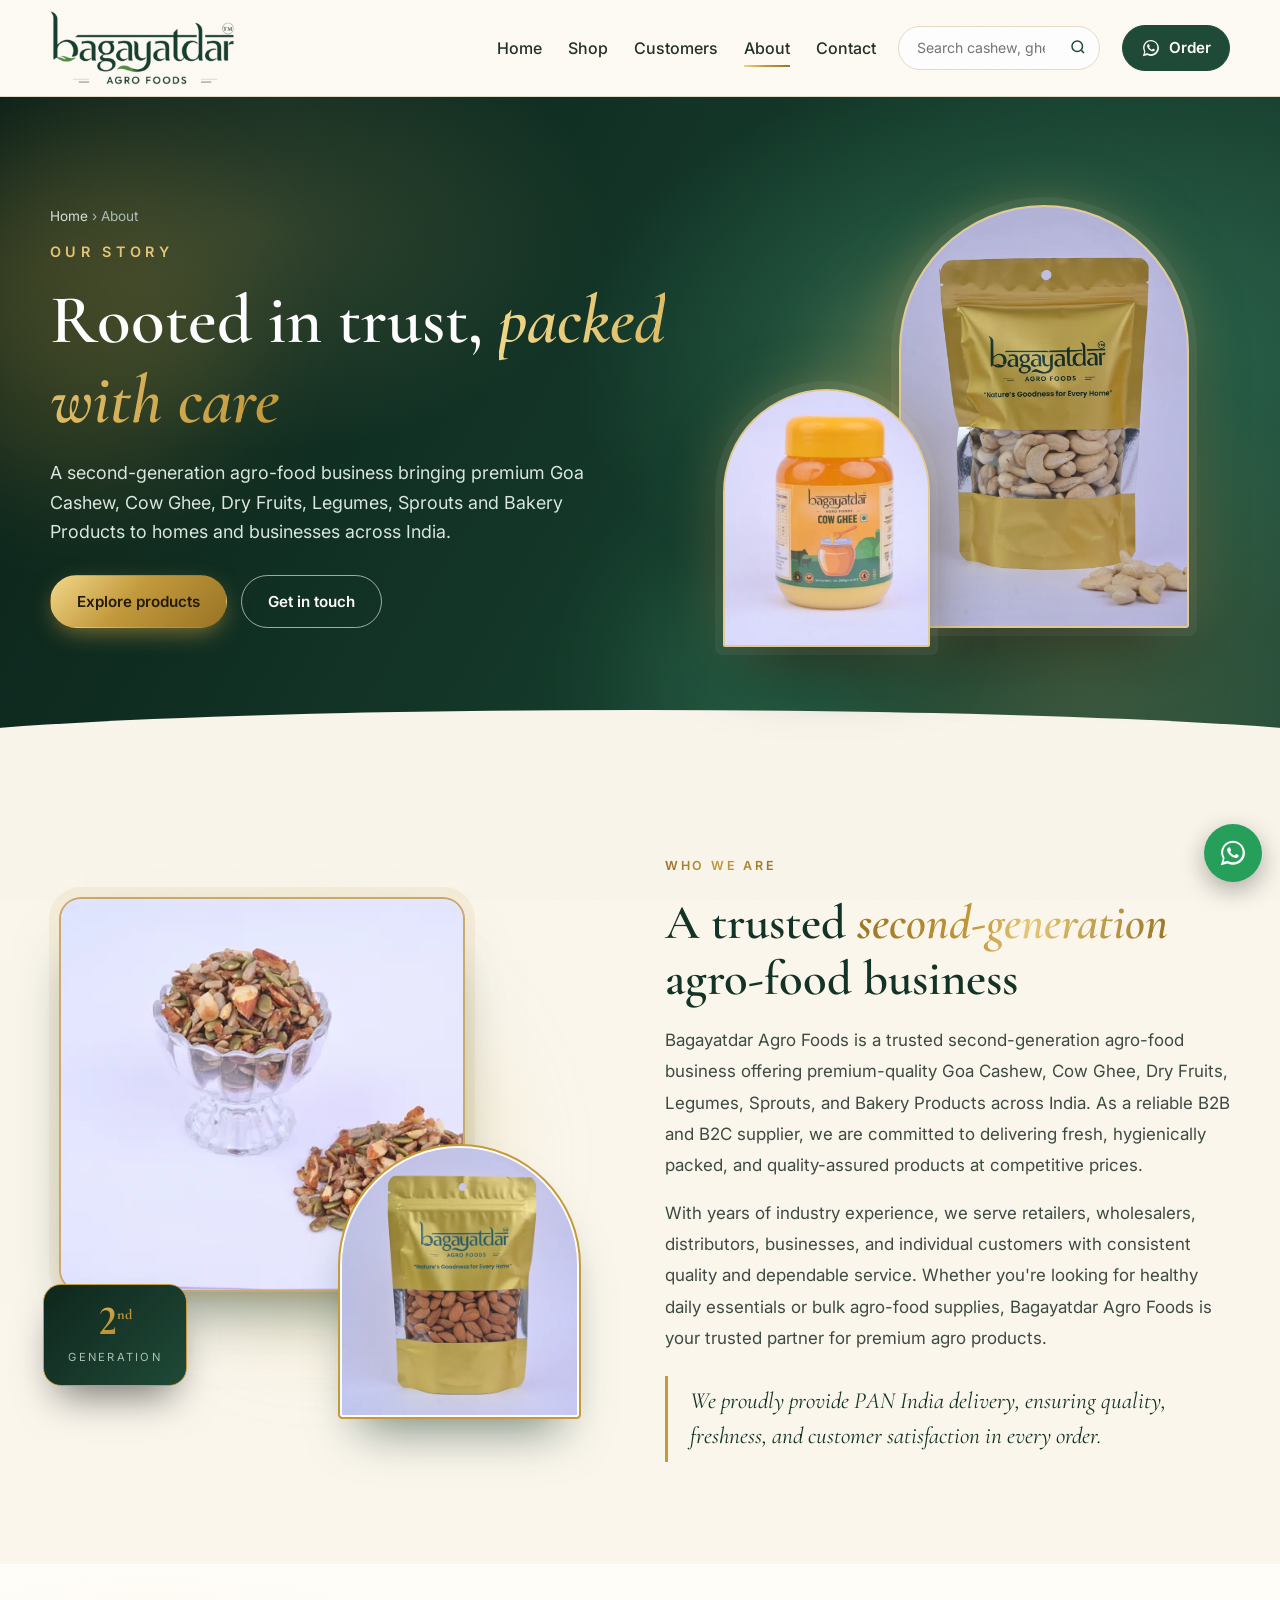
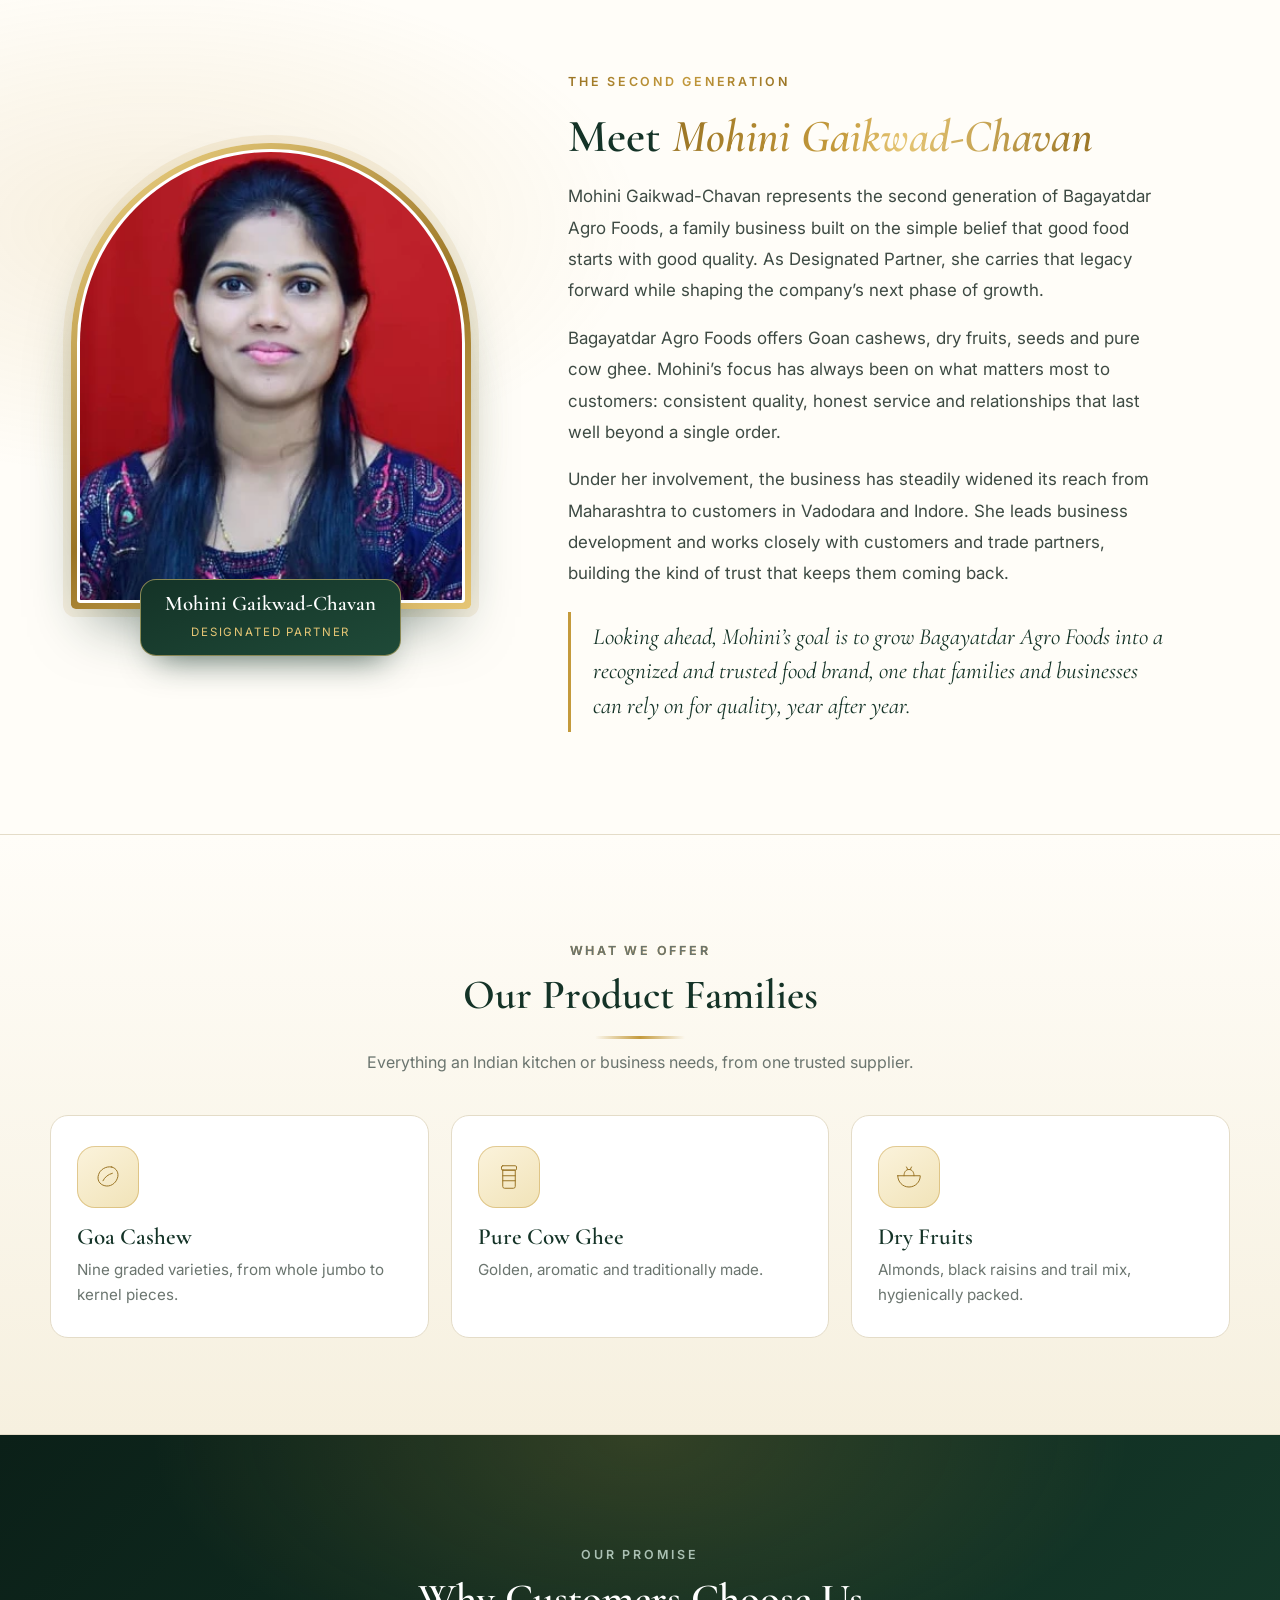
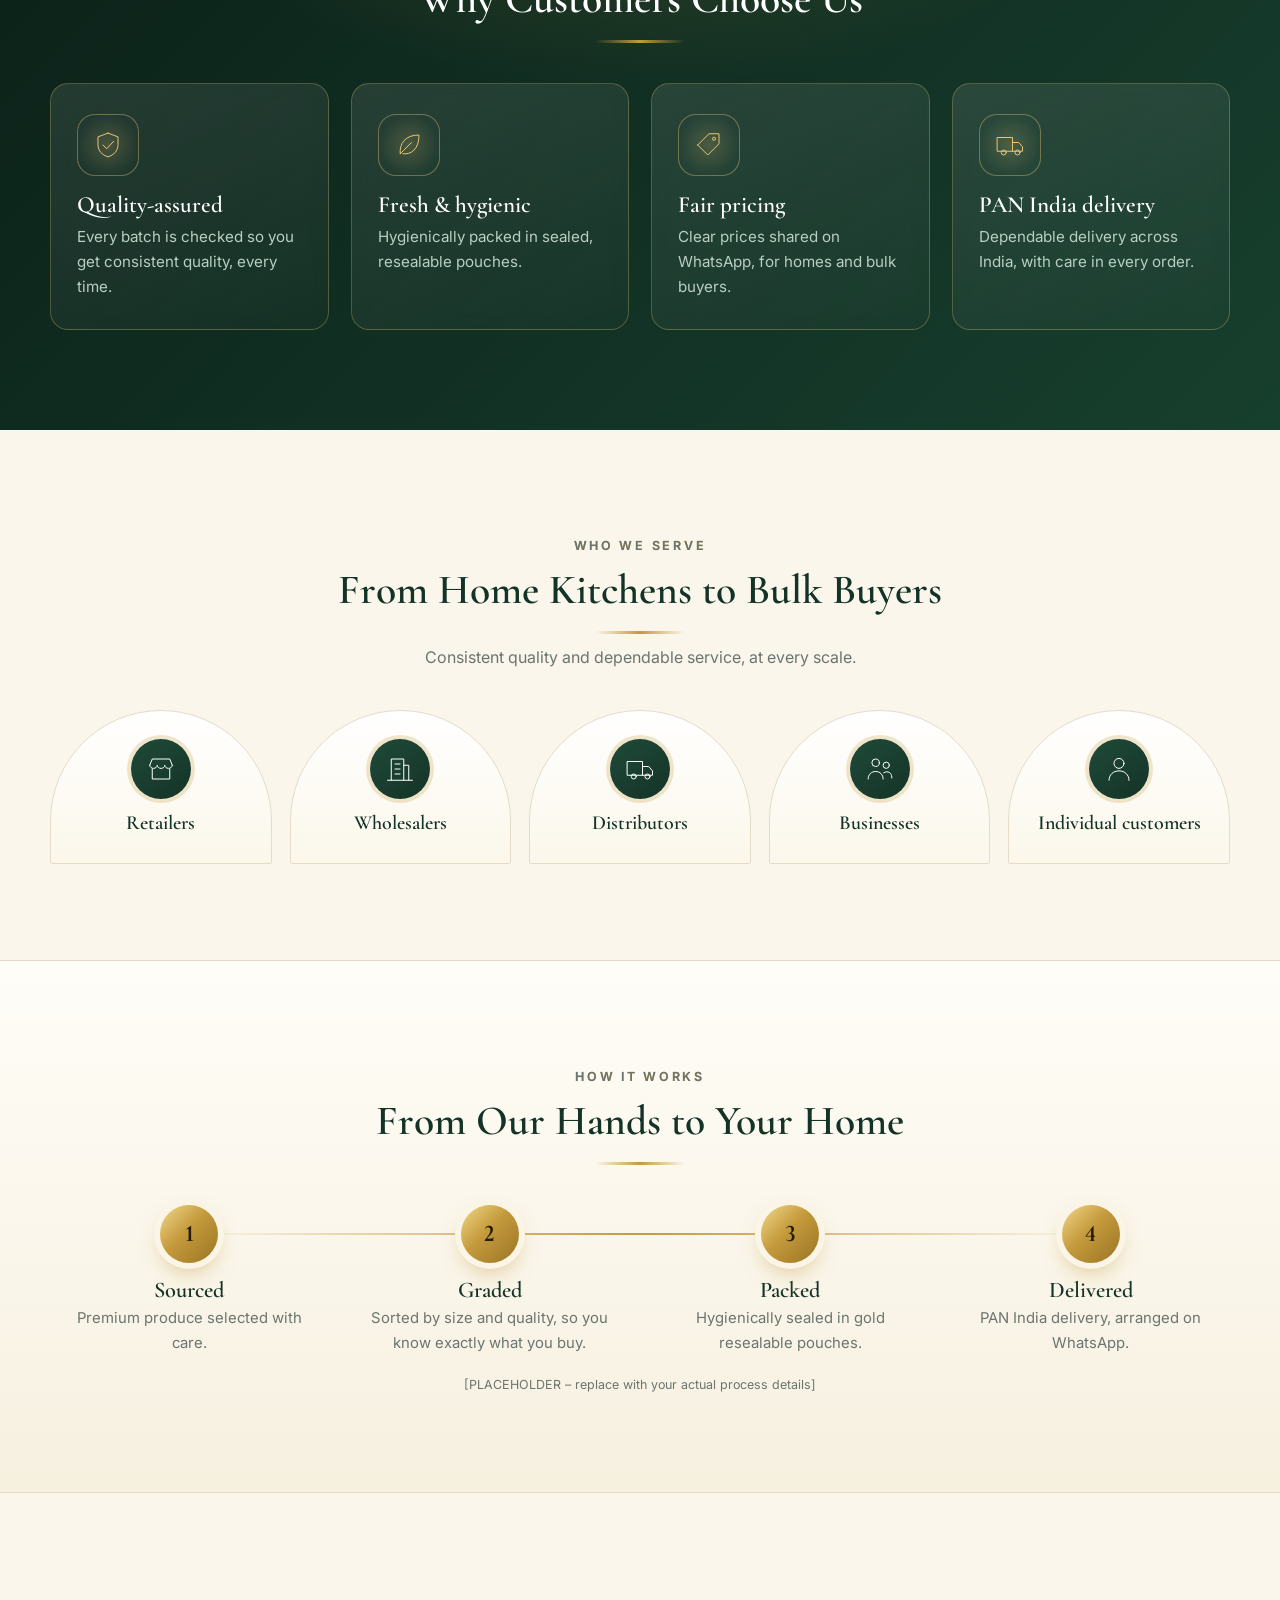
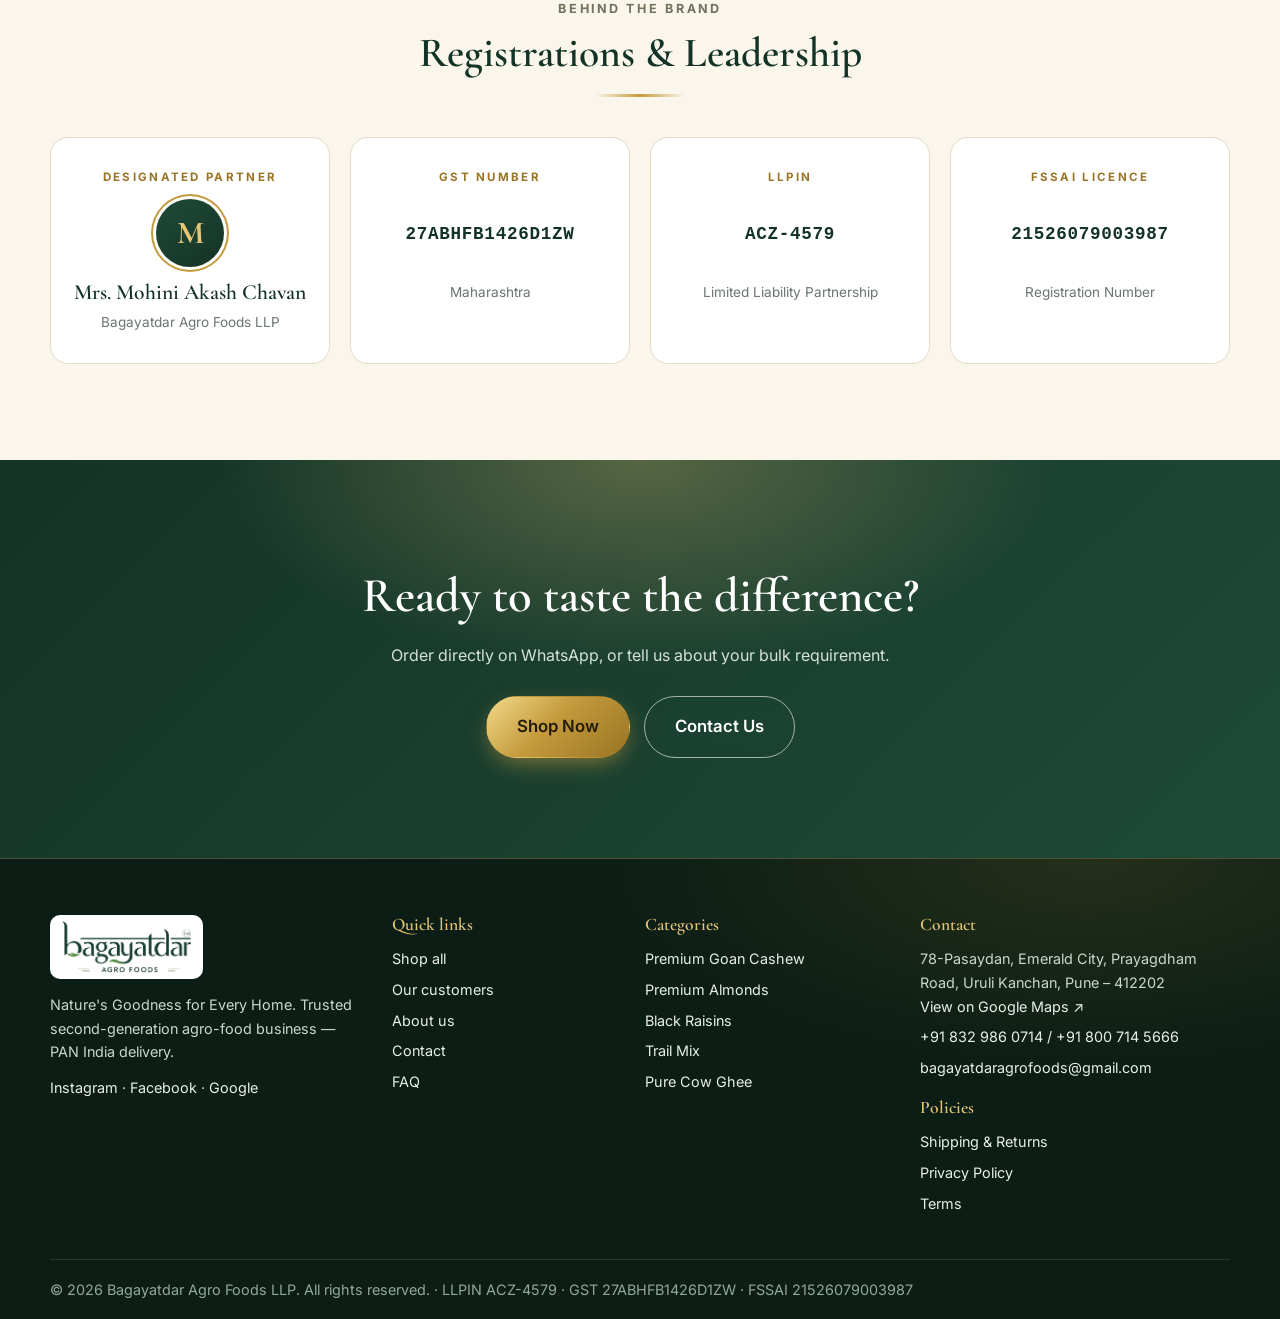
==== commit 2fa5e2e4: "About: add second-generation owner profile (photo + description) under Who We Are Co-Authored-By: Cl" ====
--- a/about.html
+++ b/about.html
@@ -42,6 +42,18 @@
     <p class="body-p">With years of industry experience, we serve retailers, wholesalers, distributors, businesses, and individual customers with consistent quality and dependable service. Whether you're looking for healthy daily essentials or bulk agro-food supplies, Bagayatdar Agro Foods is your trusted partner for premium agro products.</p>
     <blockquote class="pull">We proudly provide PAN India delivery, ensuring quality, freshness, and customer satisfaction in every order.</blockquote></div></div></section>
 
+
+<section class="owner-sec"><div class="wrap owner-grid">
+  <figure class="owner-art reveal-l"><span class="owner-glow"></span>
+    <div class="owner-photo"><img src="assets/img/owner-mohini.webp" alt="Mohini Gaikwad-Chavan, Designated Partner of Bagayatdar Agro Foods" width="342" height="400" loading="lazy"></div>
+    <figcaption><b>Mohini Gaikwad-Chavan</b><span>Designated Partner</span></figcaption></figure>
+  <div class="owner-txt reveal"><p class="eyebrow">The Second Generation</p>
+    <h2>Meet <em>Mohini Gaikwad-Chavan</em></h2>
+    <p class="body-p">Mohini Gaikwad-Chavan represents the second generation of Bagayatdar Agro Foods, a family business built on the simple belief that good food starts with good quality. As Designated Partner, she carries that legacy forward while shaping the company’s next phase of growth.</p>
+    <p class="body-p">Bagayatdar Agro Foods offers Goan cashews, dry fruits, seeds and pure cow ghee. Mohini’s focus has always been on what matters most to customers: consistent quality, honest service and relationships that last well beyond a single order.</p>
+    <p class="body-p">Under her involvement, the business has steadily widened its reach from Maharashtra to customers in Vadodara and Indore. She leads business development and works closely with customers and trade partners, building the kind of trust that keeps them coming back.</p>
+    <blockquote class="pull">Looking ahead, Mohini’s goal is to grow Bagayatdar Agro Foods into a recognized and trusted food brand, one that families and businesses can rely on for quality, year after year.</blockquote></div></div></section>
+
 <section class="alt"><div class="wrap"><div class="sec-head reveal"><p class="eyebrow">What We Offer</p><h2>Our Product Families</h2><p>Everything an Indian kitchen or business needs, from one trusted supplier.</p></div>
   <div class="feat-grid"><div class="feat reveal"><span class="ico"><svg viewBox="0 0 48 48" width="30" height="30" fill="none" stroke="currentColor" stroke-width="1.6" stroke-linecap="round" stroke-linejoin="round" aria-hidden="true"><path d="M30 8c8 2 12 10 9 18-3 9-12 14-20 12C10 36 6 28 9 20c2-7 11-14 21-12Z"/><path d="M16 30c3-6 8-10 15-12"/></svg></span><h3>Goa Cashew</h3><p>Nine graded varieties, from whole jumbo to kernel pieces.</p></div><div class="feat reveal"><span class="ico"><svg viewBox="0 0 48 48" width="30" height="30" fill="none" stroke="currentColor" stroke-width="1.6" stroke-linecap="round" stroke-linejoin="round" aria-hidden="true"><rect x="12" y="6" width="24" height="7" rx="2"/><path d="M14 13h20v26a3 3 0 0 1-3 3H17a3 3 0 0 1-3-3V13Z"/><path d="M14 22h20M14 30h20"/></svg></span><h3>Pure Cow Ghee</h3><p>Golden, aromatic and traditionally made.</p></div><div class="feat reveal"><span class="ico"><svg viewBox="0 0 48 48" width="30" height="30" fill="none" stroke="currentColor" stroke-width="1.6" stroke-linecap="round" stroke-linejoin="round" aria-hidden="true"><path d="M6 22h36c0 10-8 18-18 18S6 32 6 22Z"/><path d="M16 22c0-6 3-10 8-10s8 4 8 10M20 8l2 4M28 8l-2 4"/></svg></span><h3>Dry Fruits</h3><p>Almonds, black raisins and trail mix, hygienically packed.</p></div></div></div></section>
 
--- a/assets/css/premium.css
+++ b/assets/css/premium.css
@@ -470,3 +470,17 @@
 
 /* lining numerals */
 h1,h2,h3,h4,.pcat,.pcard h3,.psub{font-variant-numeric:lining-nums;font-feature-settings:"lnum" 1}
+
+/* owner profile */
+.owner-sec{padding:clamp(60px,8vw,110px) 0;background:radial-gradient(700px 360px at 12% 30%,rgba(196,154,60,.14),transparent 70%),var(--paper)}
+.owner-grid{display:grid;grid-template-columns:minmax(260px,.8fr) 1.2fr;gap:clamp(36px,6vw,90px);align-items:center}
+.owner-art{position:relative;margin:0;max-width:400px;width:100%;justify-self:center;text-align:center}
+.owner-art .owner-glow{position:absolute;inset:8% -8% -4%;border-radius:50%;background:radial-gradient(circle,rgba(230,198,117,.45),transparent 68%);filter:blur(10px);z-index:0}
+.owner-photo{position:relative;z-index:1;border-radius:999px 999px 24px 24px;padding:6px;background:linear-gradient(145deg,#f3d98a,#9a7424 55%,#e6c675);box-shadow:0 30px 60px -22px rgba(20,51,39,.55),0 0 0 8px rgba(196,154,60,.12)}
+.owner-photo img{width:100%;height:auto;aspect-ratio:342/400;object-fit:cover;object-position:50% 20%;border-radius:999px 999px 18px 18px;border:3px solid #fff;background:#fff}
+.owner-art figcaption{position:relative;z-index:2;margin:-30px auto 0;width:max-content;max-width:92%;background:linear-gradient(160deg,#143327,#1f4a38);color:#fff;border:1px solid rgba(230,198,117,.55);border-radius:16px;padding:12px 24px;box-shadow:0 18px 34px -16px rgba(20,51,39,.7)}
+.owner-art figcaption b{display:block;font:600 1.3rem/1.2 var(--serif)}
+.owner-art figcaption span{font-size:.72rem;letter-spacing:.16em;text-transform:uppercase;color:var(--gold-l)}
+.owner-txt h2{font-size:clamp(2rem,3.6vw,2.9rem);margin:8px 0 18px}
+.owner-txt h2 em{font-style:italic;background:linear-gradient(100deg,#9a7424,#c49a3c 40%,#e6c675 55%,#9a7424);-webkit-background-clip:text;background-clip:text;color:transparent}
+@media (max-width:820px){.owner-grid{grid-template-columns:1fr}.owner-art{max-width:320px}}
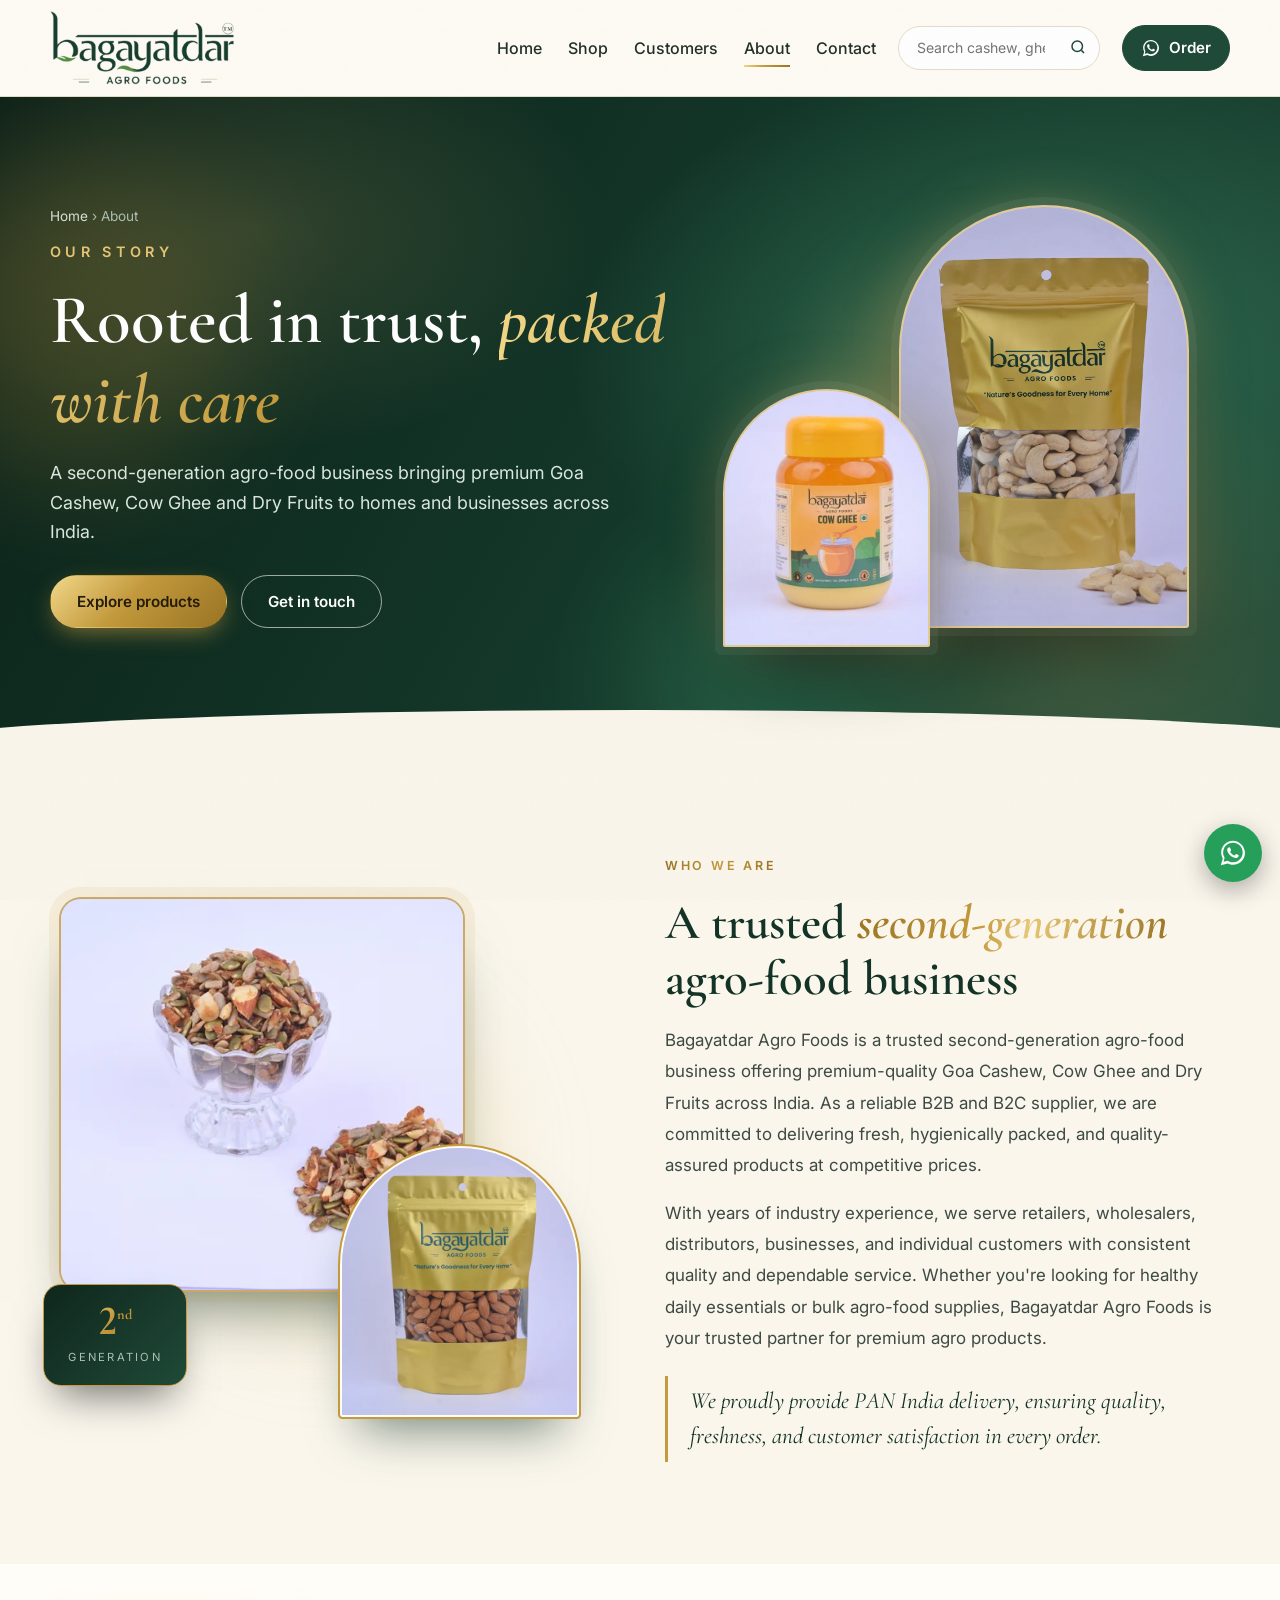
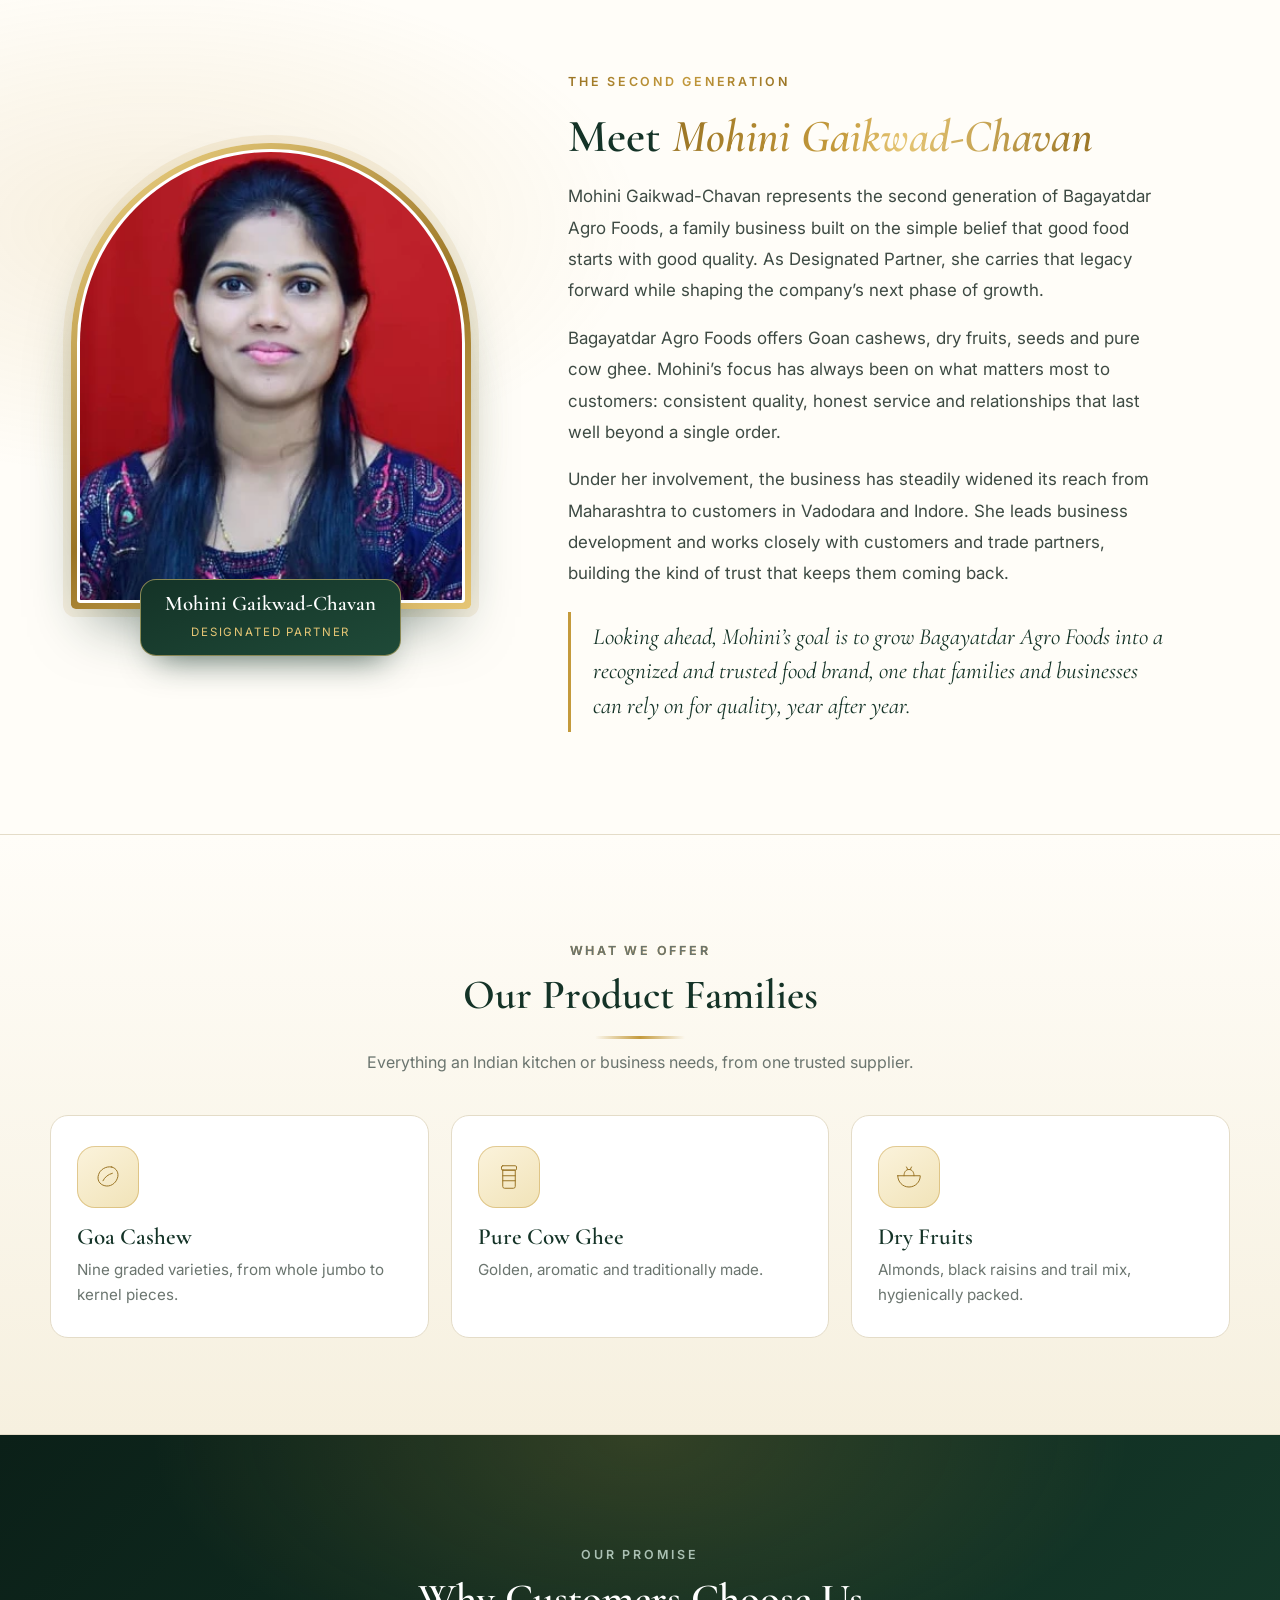
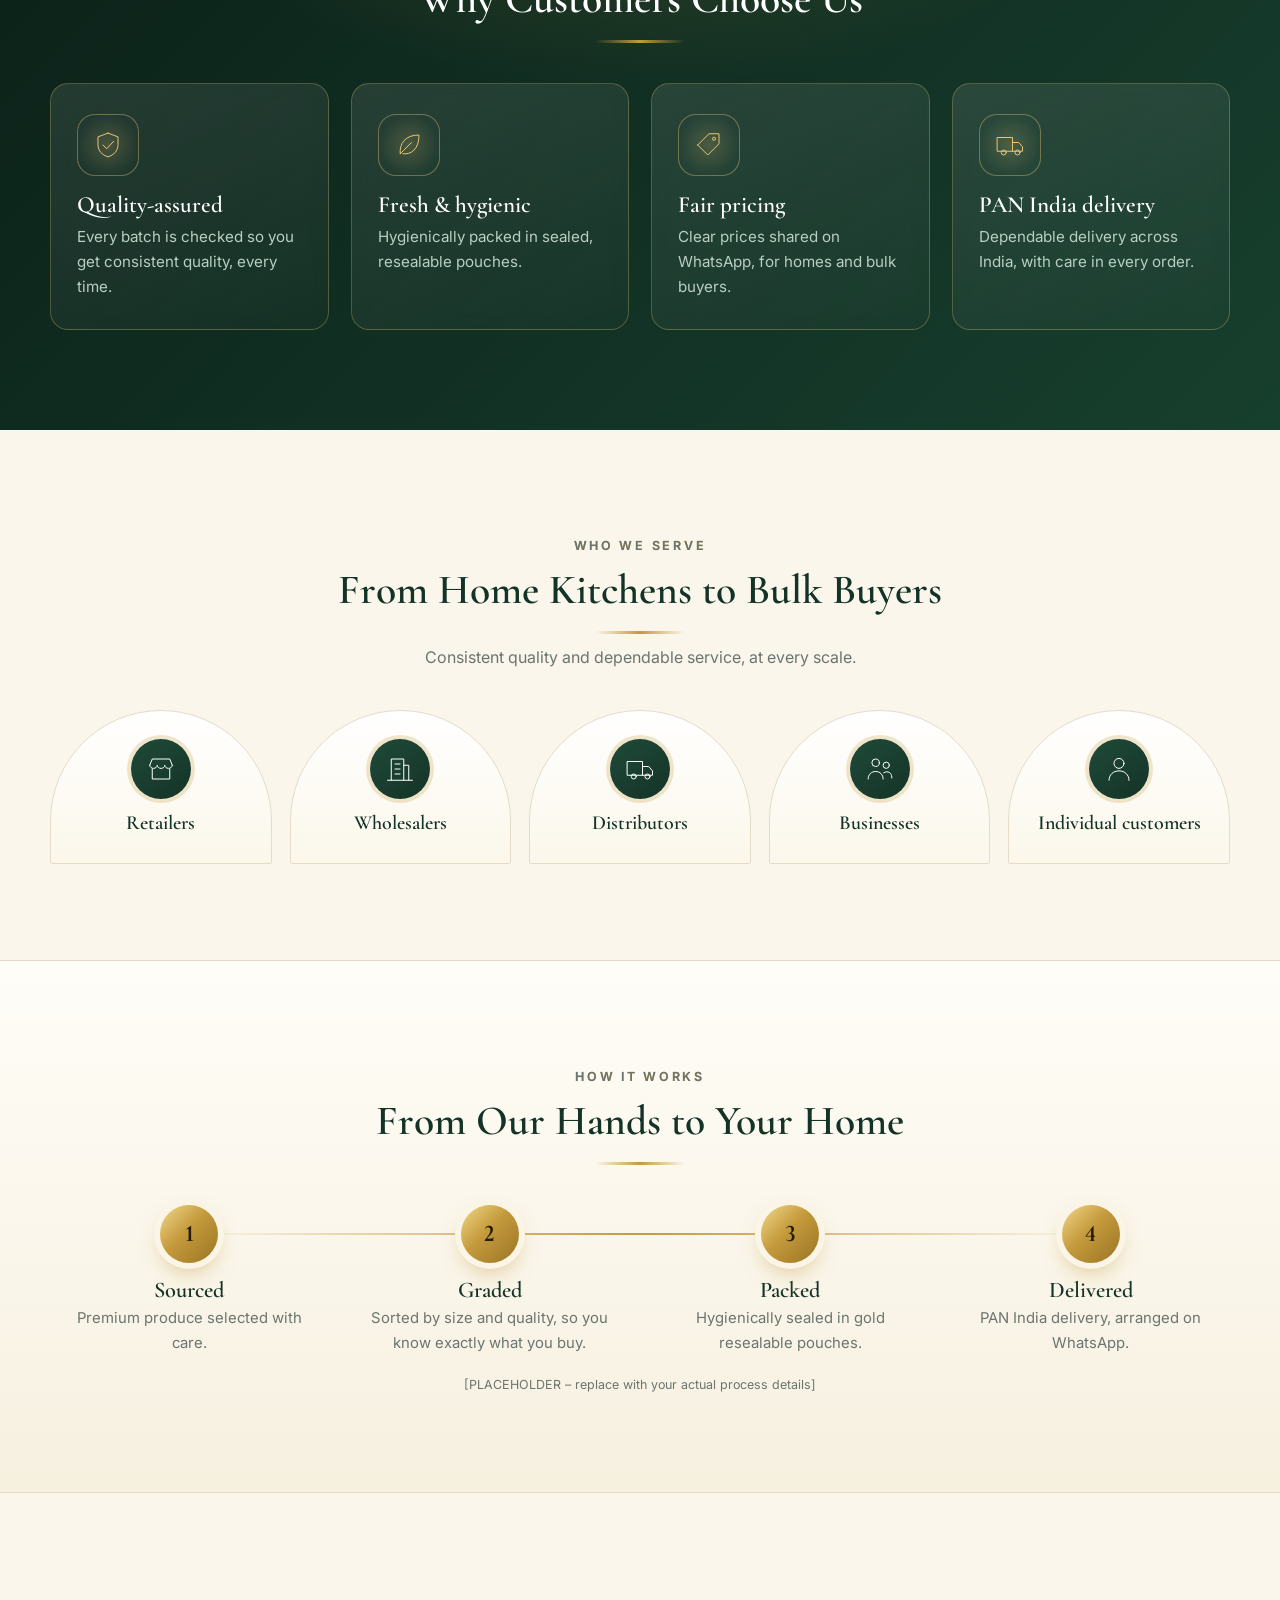
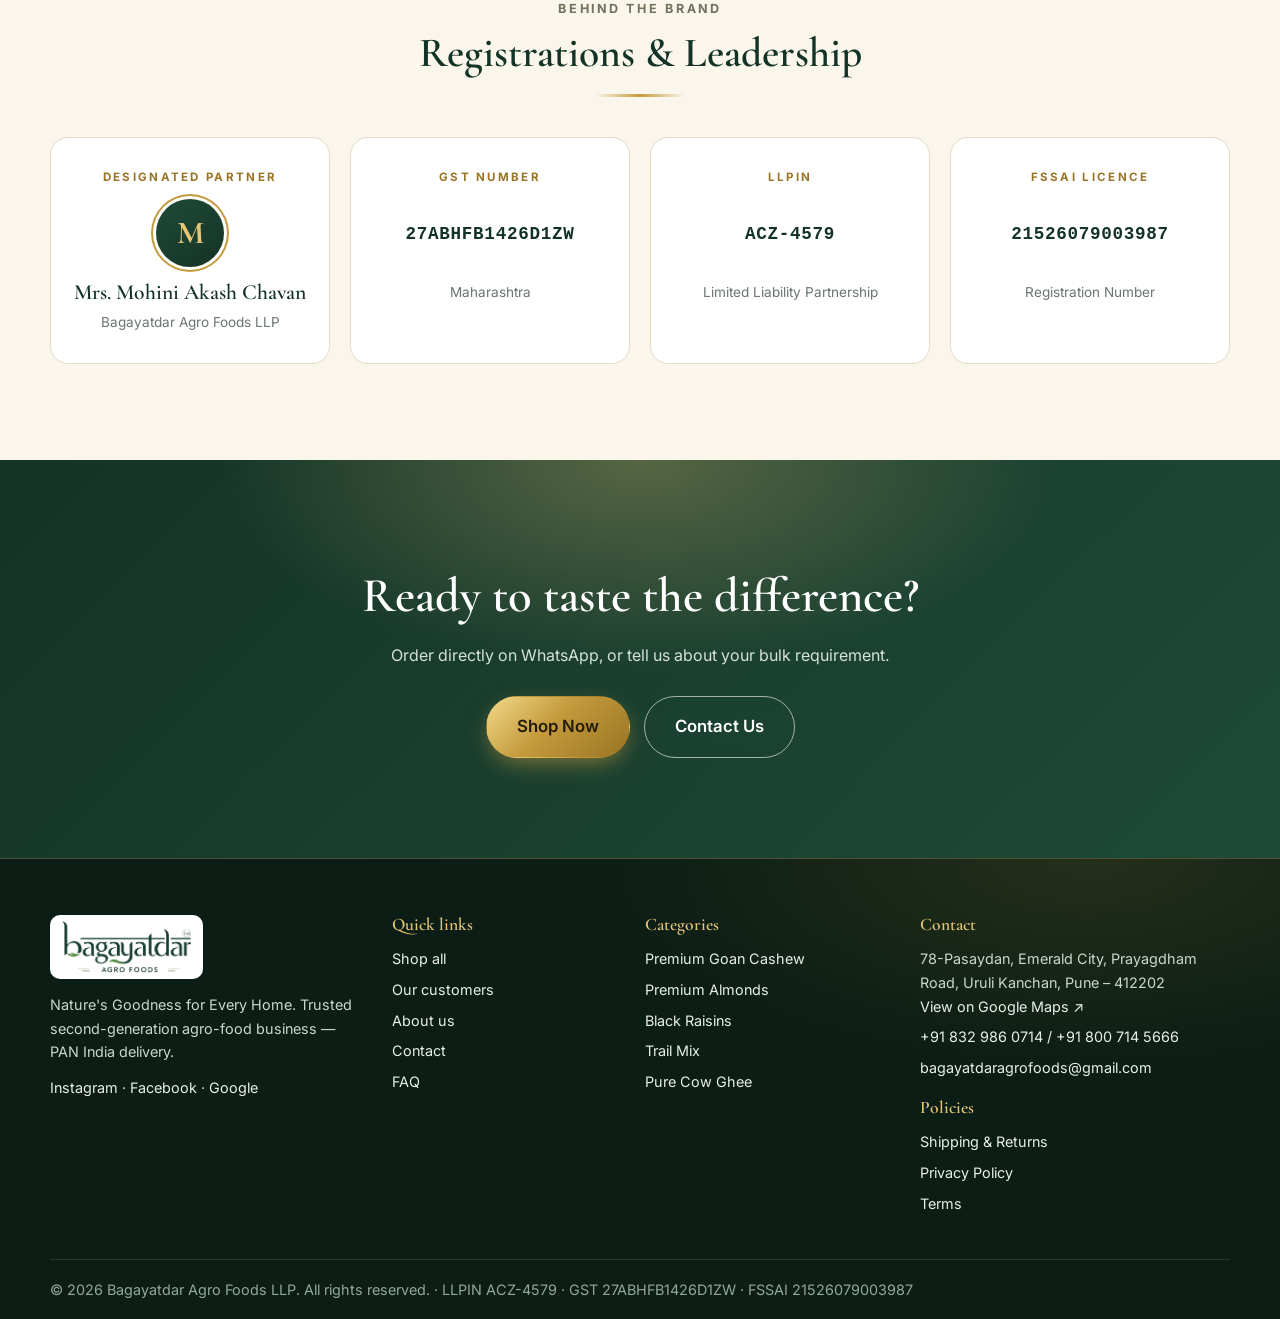
==== commit 56bec387: "Remove Legumes, Sprouts and Bakery Products wording from site copy Co-Authored-By: Claude Sonnet 5.5" ====
--- a/about.html
+++ b/about.html
@@ -4,10 +4,10 @@
 <meta charset="utf-8">
 <meta name="viewport" content="width=device-width,initial-scale=1">
 <title>About Us | Bagayatdar Agro Foods</title>
-<meta name="description" content="Trusted second-generation agro-food business: premium Goa cashew, cow ghee, dry fruits, legumes, sprouts and bakery products. B2B and B2C, PAN India delivery.">
+<meta name="description" content="Trusted second-generation agro-food business: premium Goa cashew, cow ghee and dry fruits. B2B and B2C, PAN India delivery.">
 <link rel="canonical" href="https://www.example.com/about.html">
 <meta property="og:type" content="website"><meta property="og:site_name" content="Bagayatdar Agro Foods">
-<meta property="og:title" content="About Us | Bagayatdar Agro Foods"><meta property="og:description" content="Trusted second-generation agro-food business: premium Goa cashew, cow ghee, dry fruits, legumes, sprouts and bakery products. B2B and B2C, PAN India delivery.">
+<meta property="og:title" content="About Us | Bagayatdar Agro Foods"><meta property="og:description" content="Trusted second-generation agro-food business: premium Goa cashew, cow ghee and dry fruits. B2B and B2C, PAN India delivery.">
 <meta property="og:image" content="https://www.example.com/assets/img/logo-gold.webp">
 <meta name="theme-color" content="#1f4a38">
 <link rel="icon" href="assets/img/logo-gold.webp">
@@ -25,7 +25,7 @@
     <nav class="crumbs" aria-label="Breadcrumb"><a href="index.html">Home</a> <span>›</span> About</nav>
     <p class="eyebrow">Our Story</p>
     <h1>Rooted in trust, <em>packed with care</em></h1>
-    <p class="lead">A second-generation agro-food business bringing premium Goa Cashew, Cow Ghee, Dry Fruits, Legumes, Sprouts and Bakery Products to homes and businesses across India.</p>
+    <p class="lead">A second-generation agro-food business bringing premium Goa Cashew, Cow Ghee and Dry Fruits to homes and businesses across India.</p>
     <div class="cta"><a class="btn btn-gold" href="shop.html">Explore products</a><a class="btn btn-ghost" href="contact.html">Get in touch</a></div></div>
   <div class="rh-art"><span class="halo"></span>
     <div class="arch a"><img src="assets/img/p2678-1100.webp" alt="Bagayatdar premium Goan cashew" fetchpriority="high"></div>
@@ -38,7 +38,7 @@
     <div class="exp"><b>2<sup>nd</sup></b><span>Generation</span></div></div>
   <div class="reveal"><p class="eyebrow">Who We Are</p>
     <h2>A trusted <em>second-generation</em> agro-food business</h2>
-    <p class="body-p">Bagayatdar Agro Foods is a trusted second-generation agro-food business offering premium-quality Goa Cashew, Cow Ghee, Dry Fruits, Legumes, Sprouts, and Bakery Products across India. As a reliable B2B and B2C supplier, we are committed to delivering fresh, hygienically packed, and quality-assured products at competitive prices.</p>
+    <p class="body-p">Bagayatdar Agro Foods is a trusted second-generation agro-food business offering premium-quality Goa Cashew, Cow Ghee and Dry Fruits across India. As a reliable B2B and B2C supplier, we are committed to delivering fresh, hygienically packed, and quality-assured products at competitive prices.</p>
     <p class="body-p">With years of industry experience, we serve retailers, wholesalers, distributors, businesses, and individual customers with consistent quality and dependable service. Whether you're looking for healthy daily essentials or bulk agro-food supplies, Bagayatdar Agro Foods is your trusted partner for premium agro products.</p>
     <blockquote class="pull">We proudly provide PAN India delivery, ensuring quality, freshness, and customer satisfaction in every order.</blockquote></div></div></section>
 
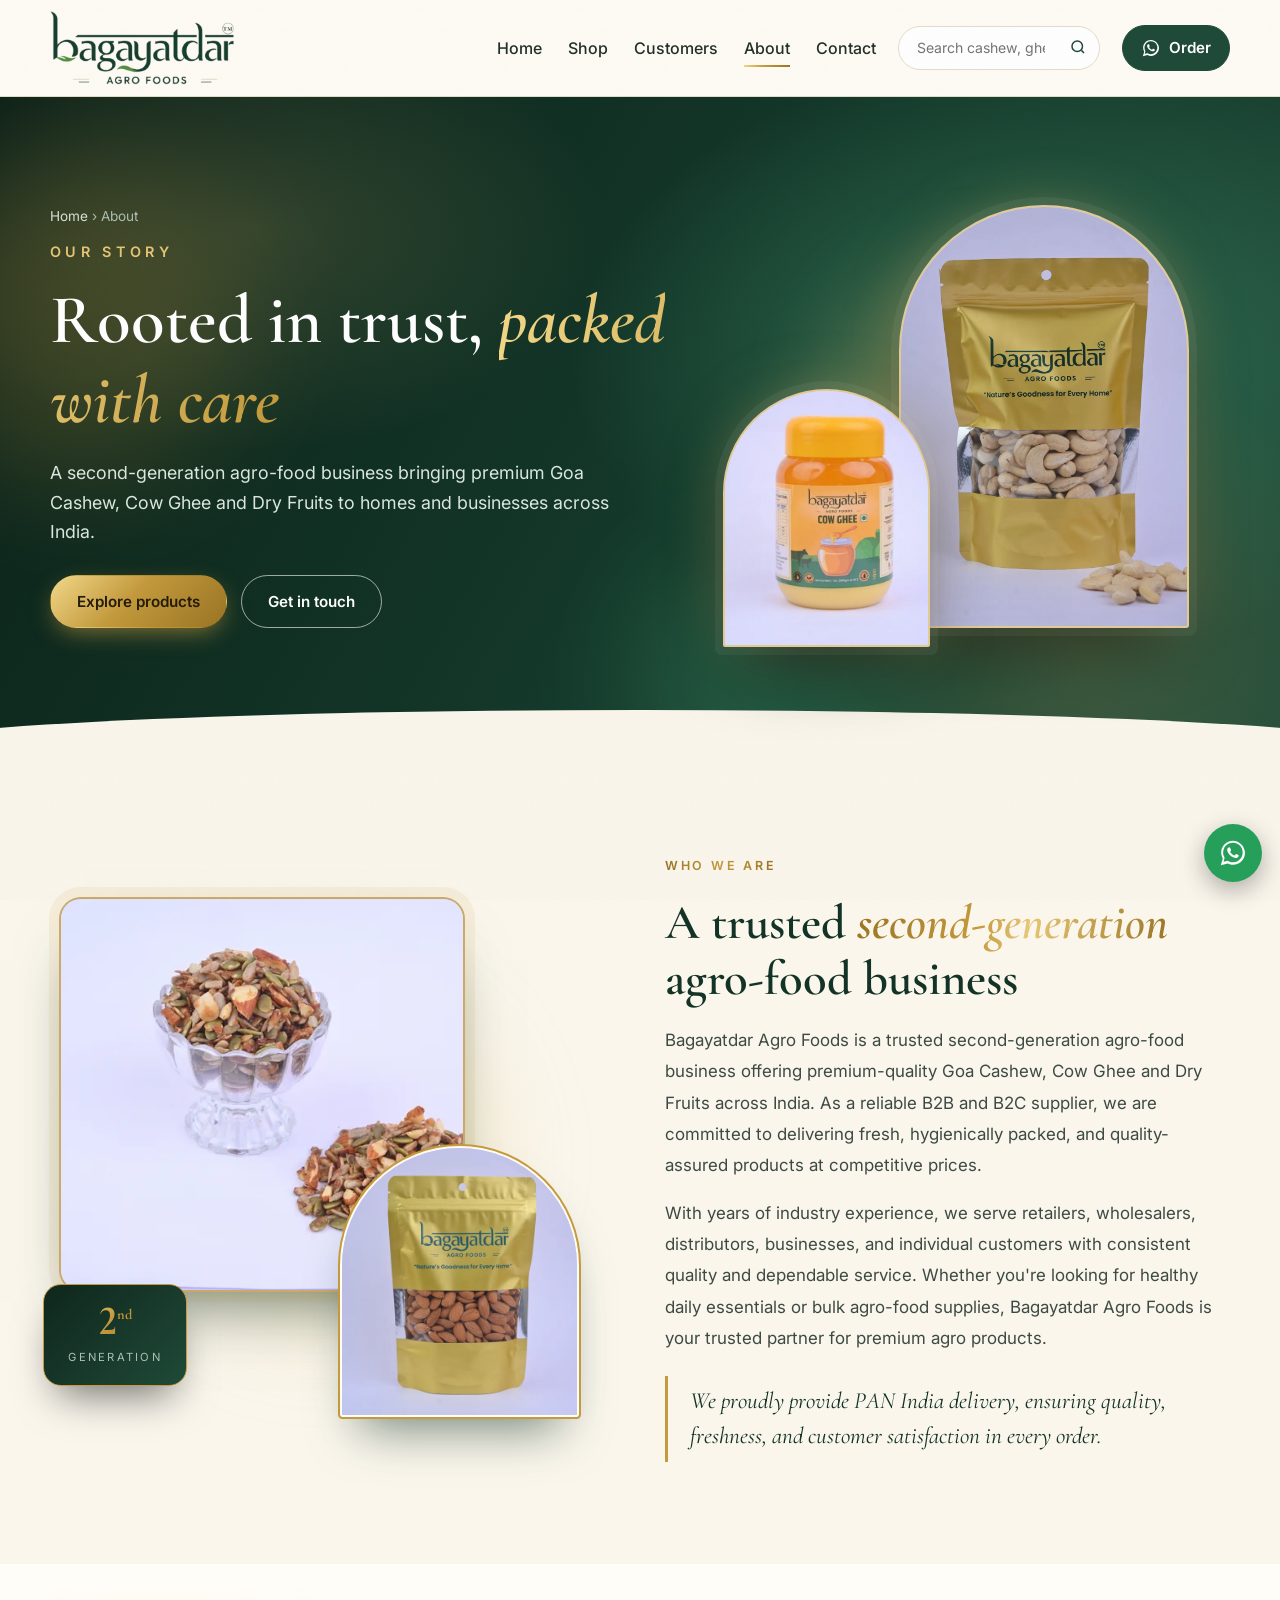
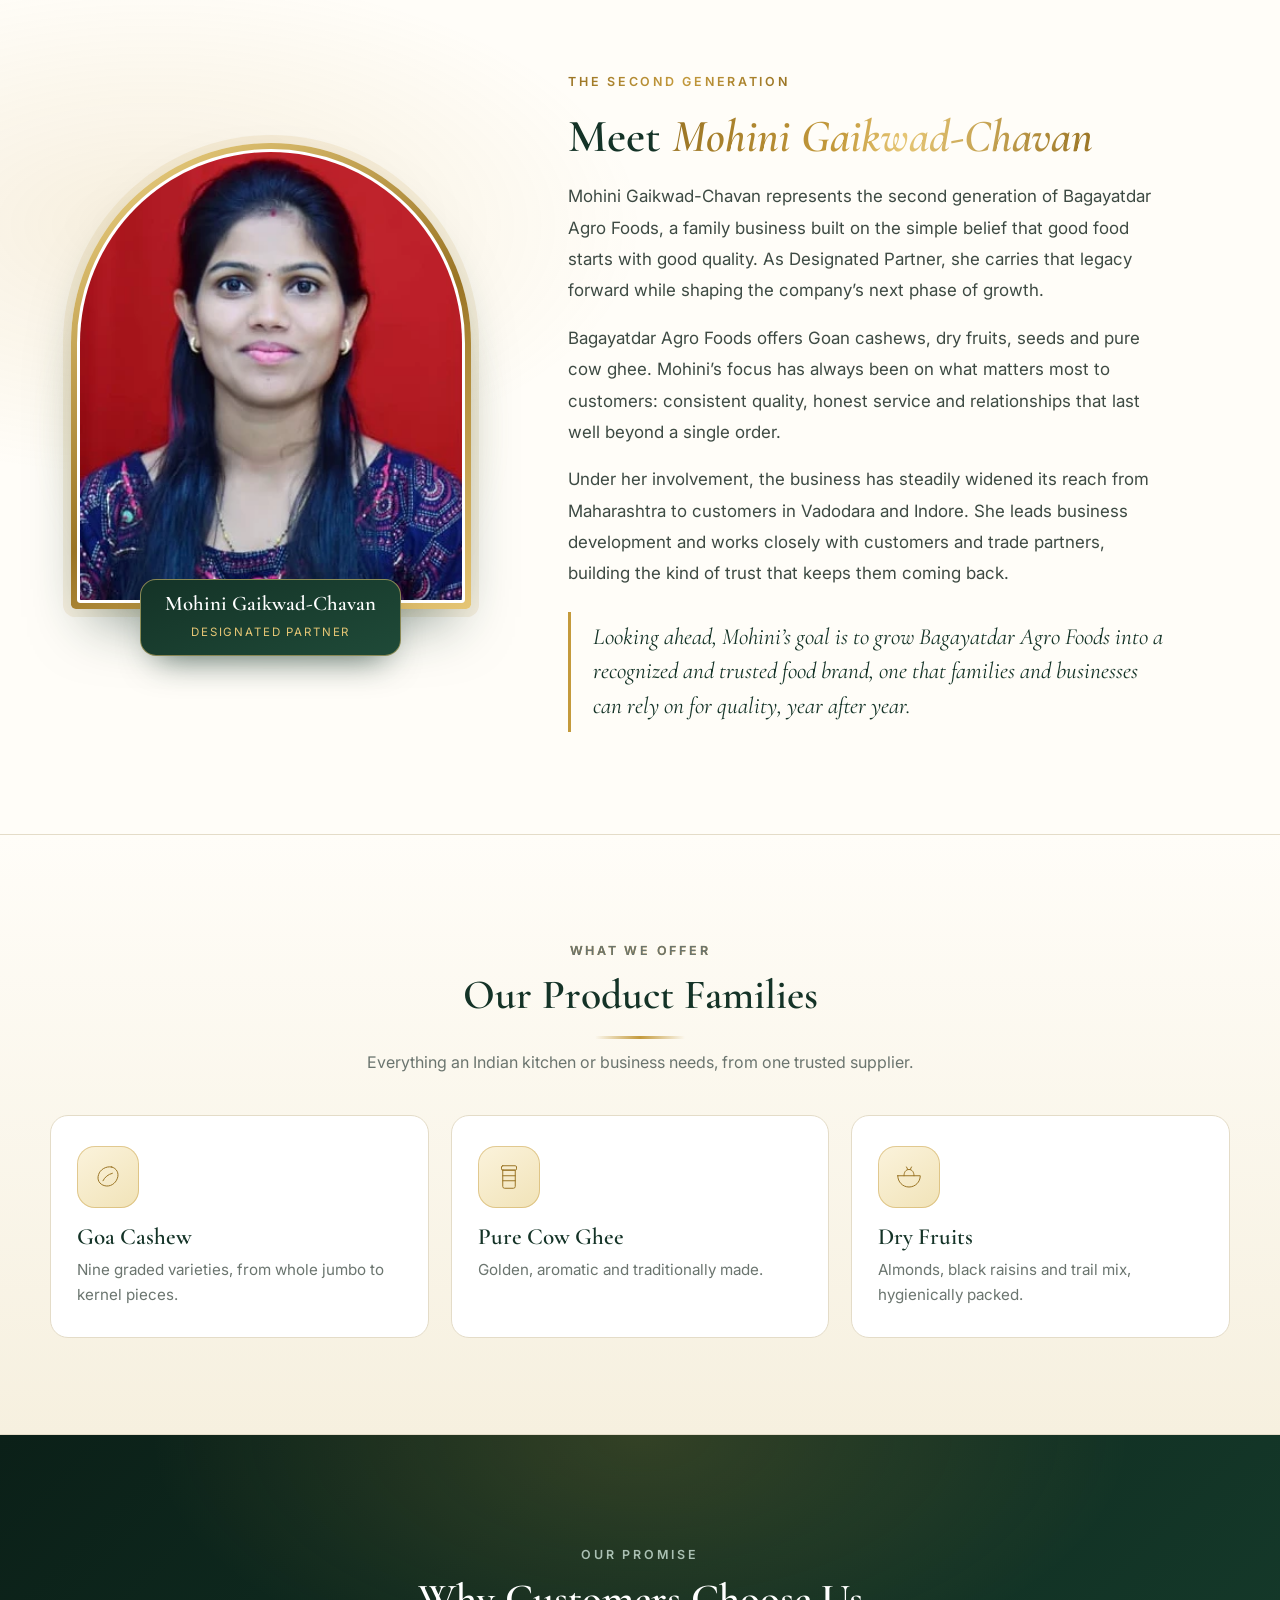
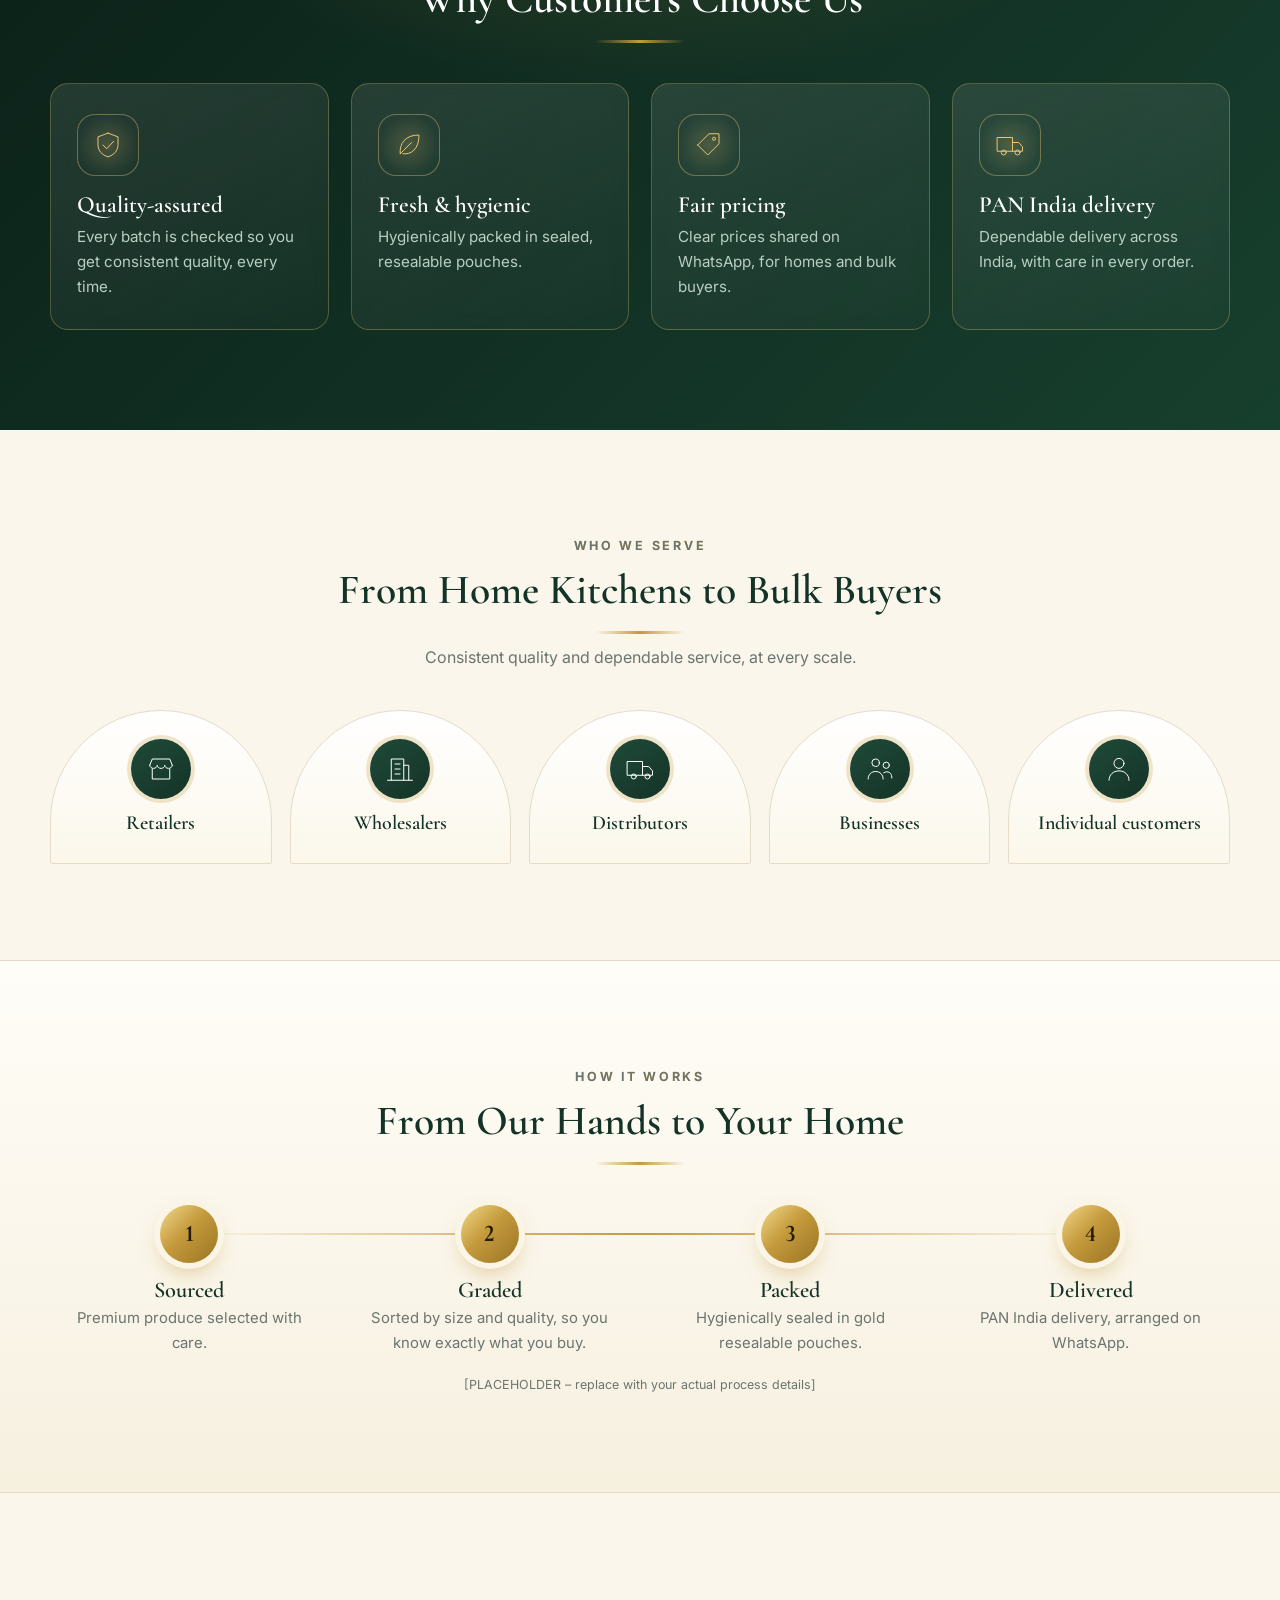
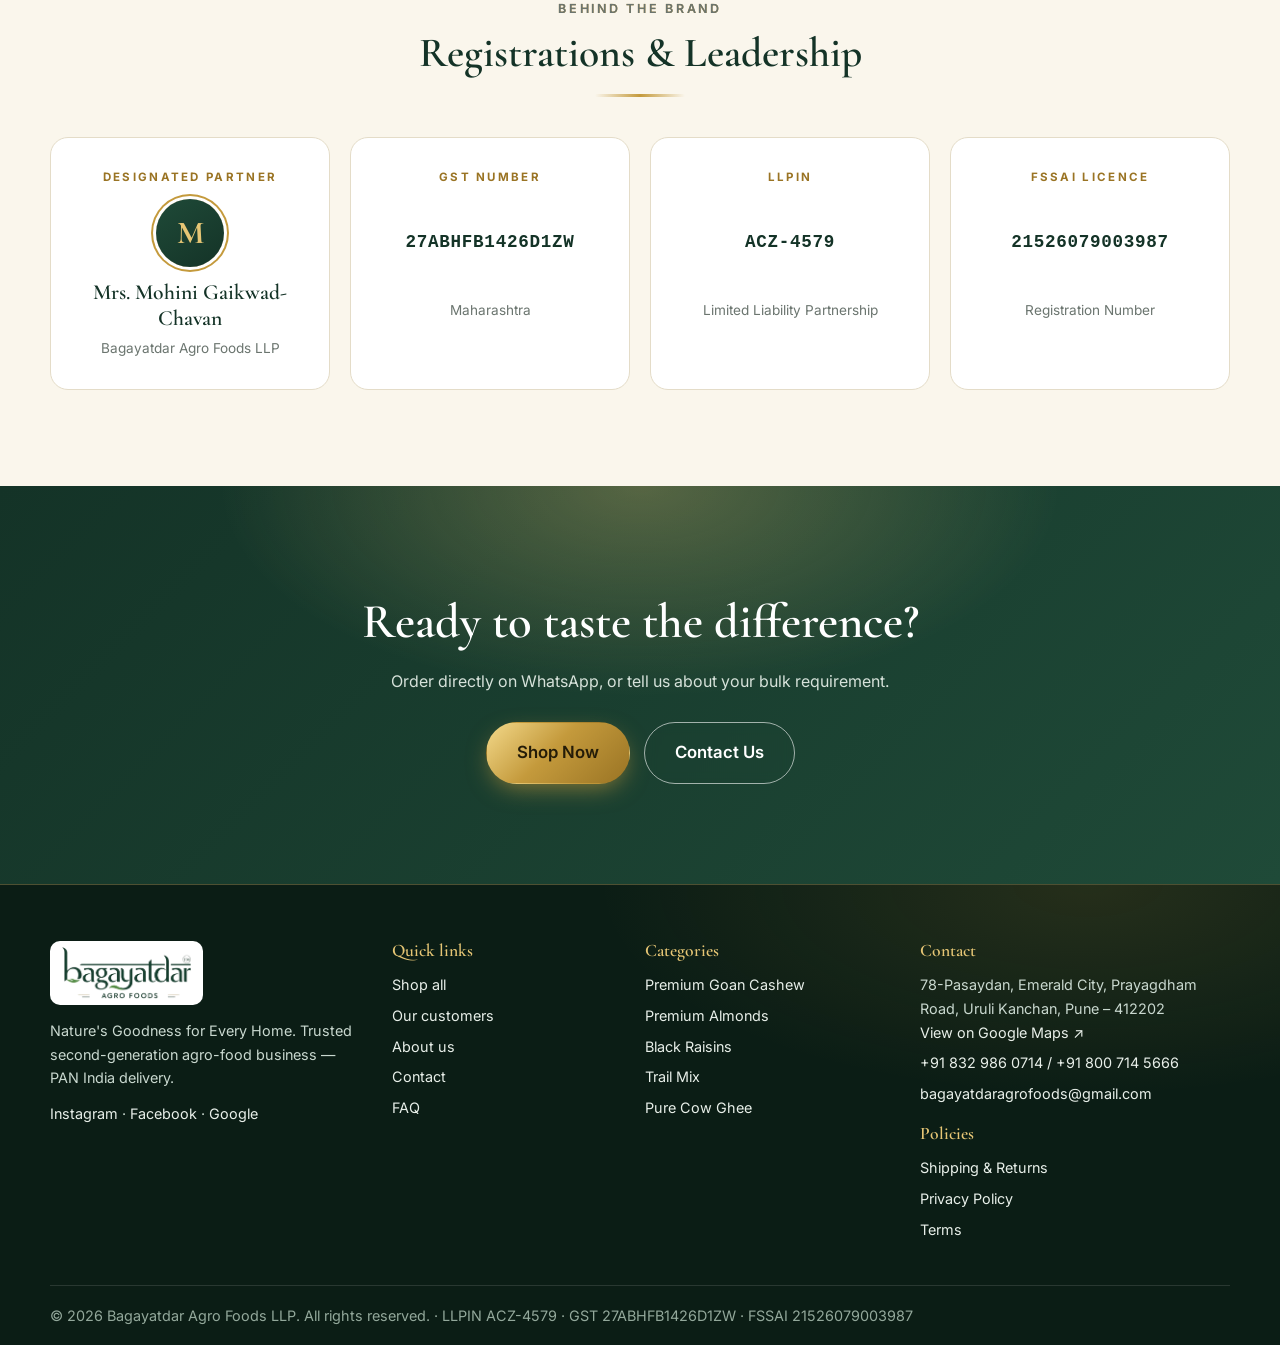
==== commit d5e20069: "About: designated partner card reads Mrs. Mohini Gaikwad-Chavan Co-Authored-By: Claude Sonnet 5.5 <n" ====
--- a/about.html
+++ b/about.html
@@ -73,7 +73,7 @@
 
 <section><div class="wrap"><div class="sec-head reveal"><p class="eyebrow">Behind The Brand</p><h2>Registrations &amp; Leadership</h2></div>
   <div class="reg-grid">
-    <div class="reg reveal"><small>Designated Partner</small><div class="avatar">M</div><b>Mrs. Mohini Akash Chavan</b><span>Bagayatdar Agro Foods LLP</span></div>
+    <div class="reg reveal"><small>Designated Partner</small><div class="avatar">M</div><b>Mrs. Mohini Gaikwad-Chavan</b><span>Bagayatdar Agro Foods LLP</span></div>
     <div class="reg reveal"><small>GST Number</small><b class="mono">27ABHFB1426D1ZW</b><span>Maharashtra</span></div>
     <div class="reg reveal"><small>LLPIN</small><b class="mono">ACZ-4579</b><span>Limited Liability Partnership</span></div>
     <div class="reg reveal"><small>FSSAI Licence</small><b class="mono">21526079003987</b><span>Registration Number</span></div></div></div></section>
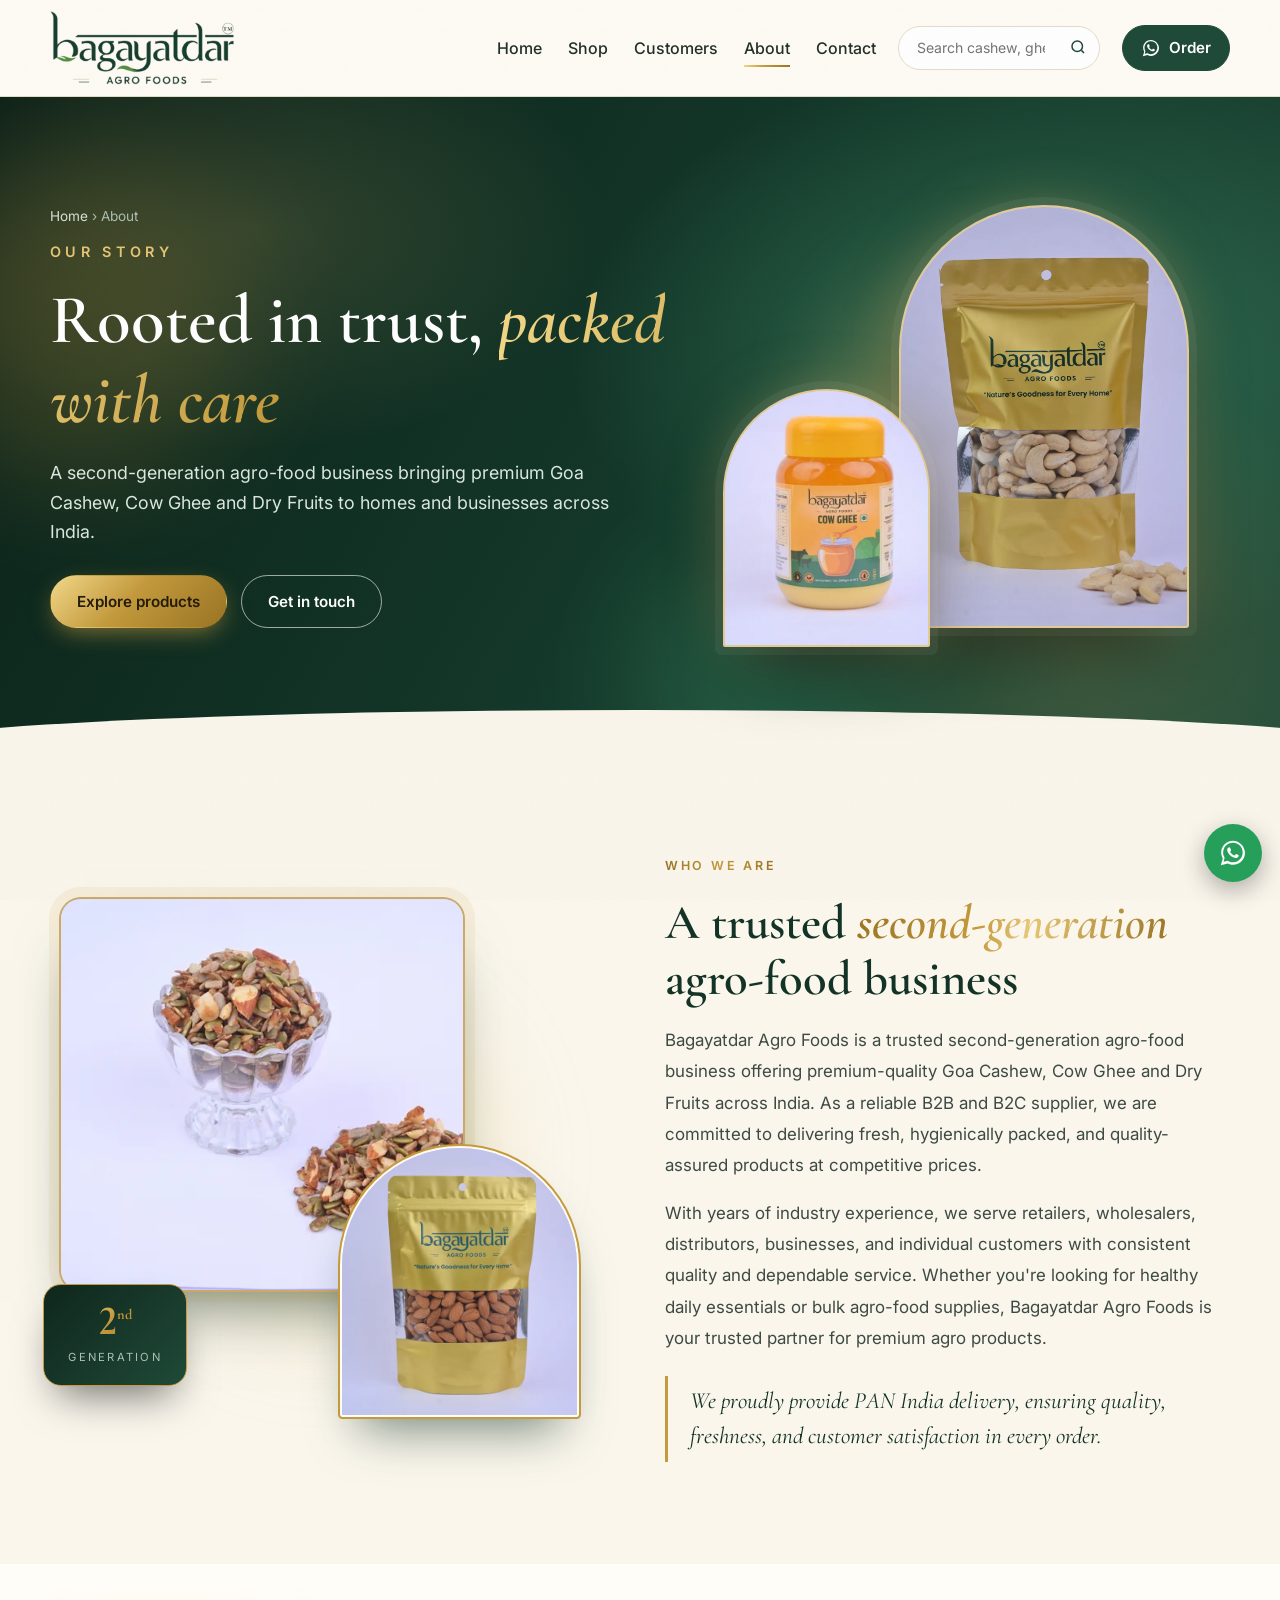
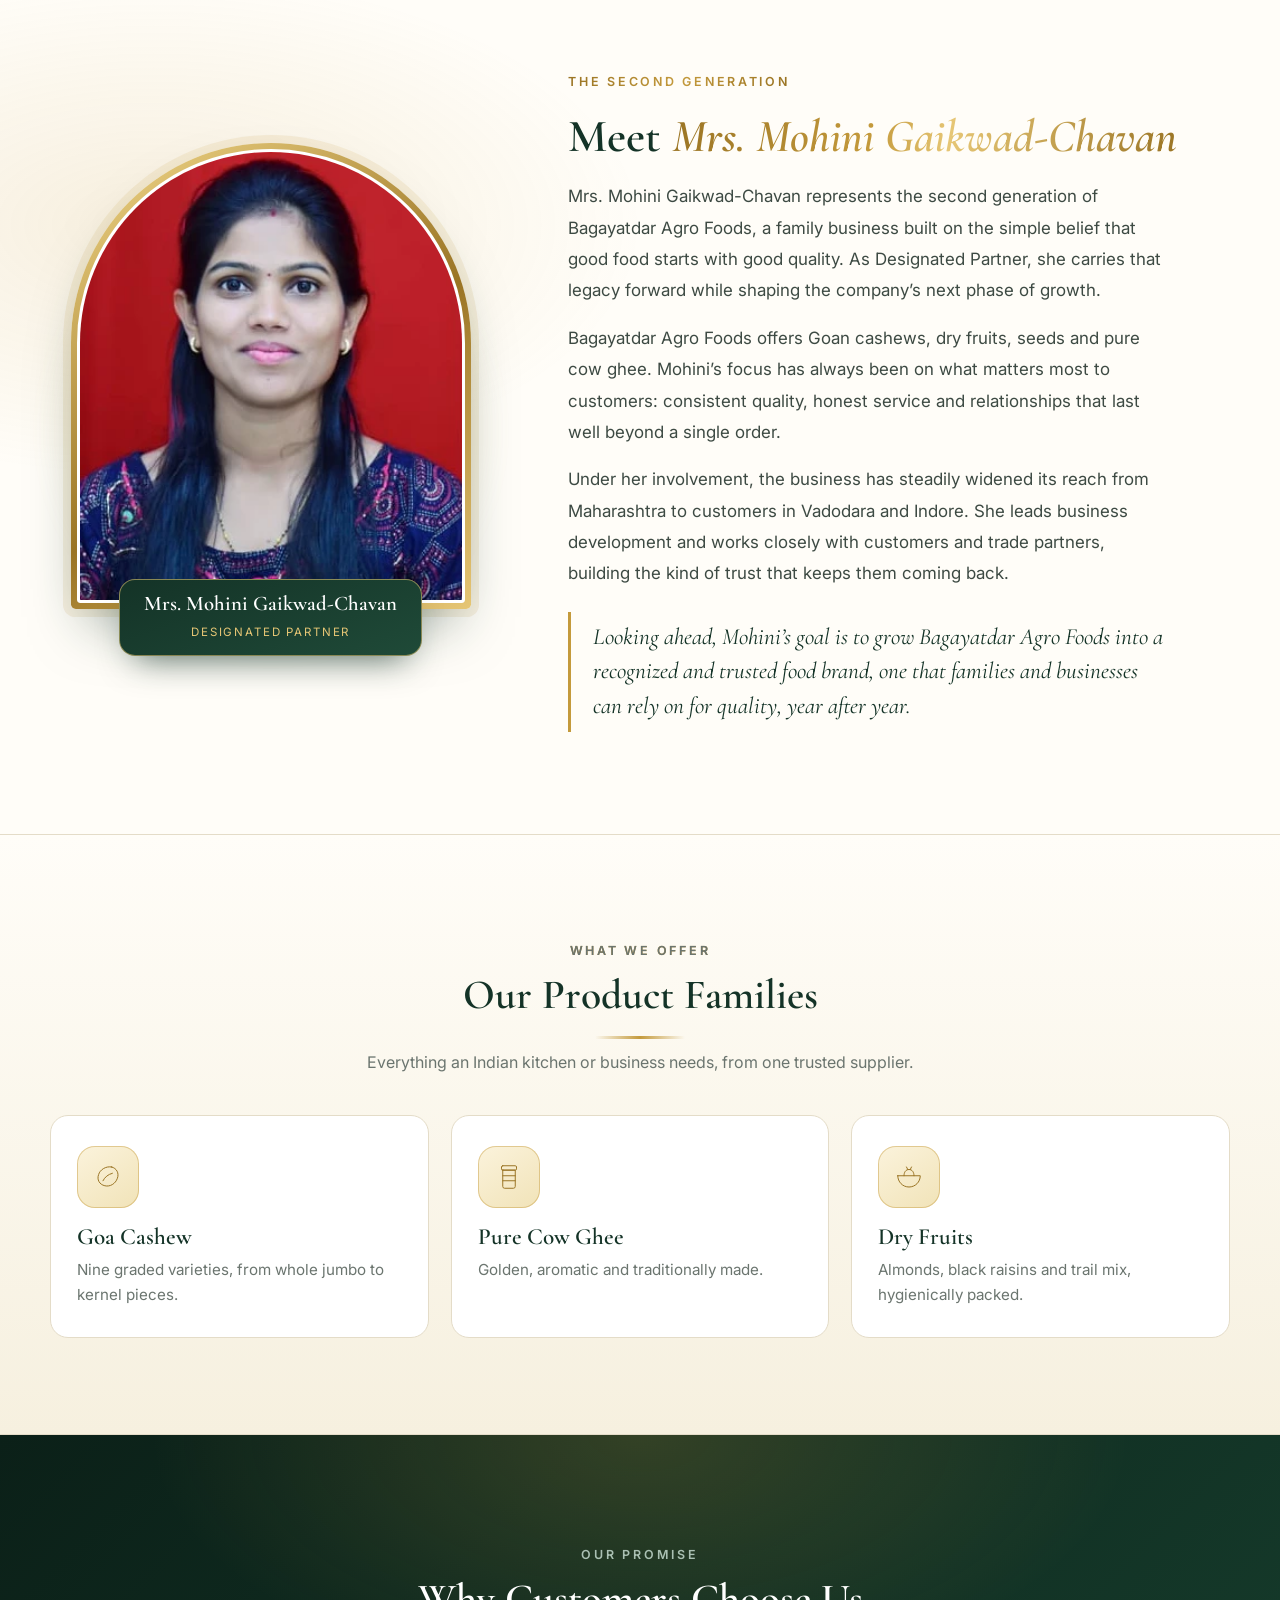
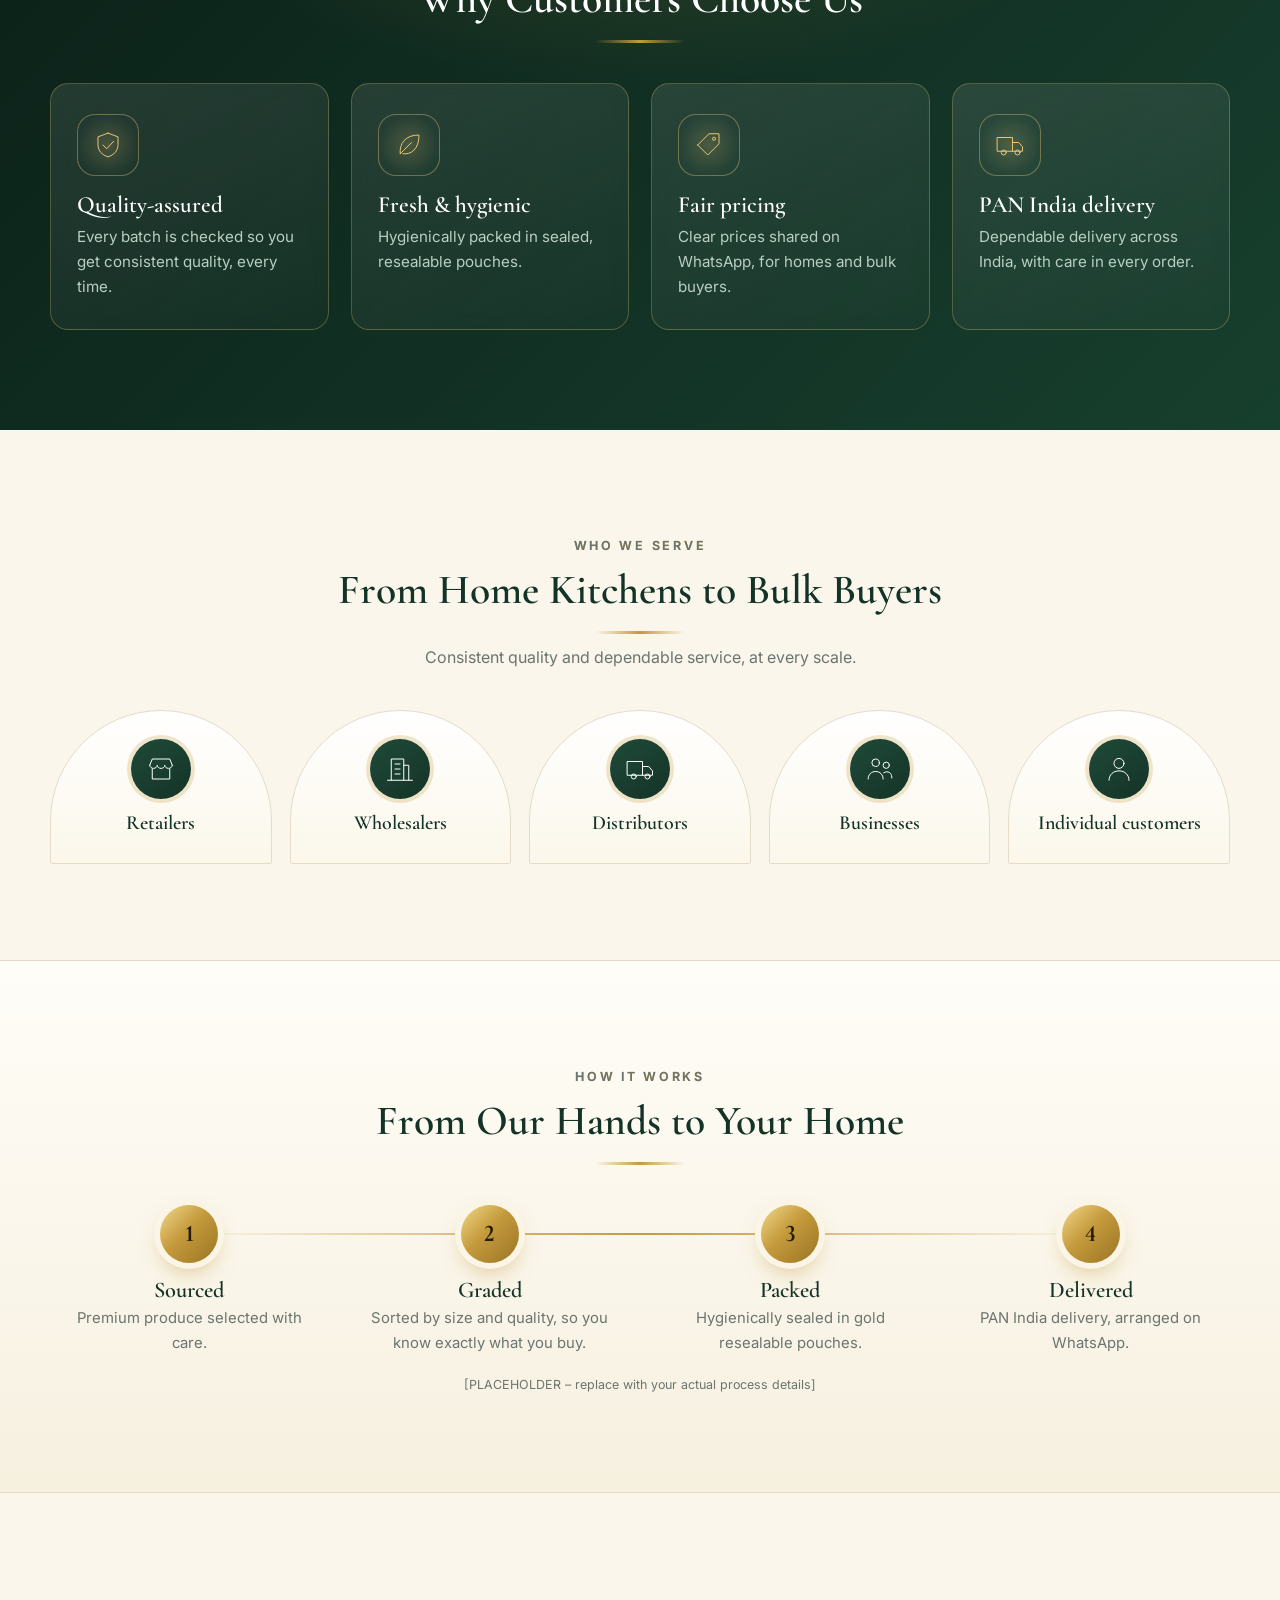
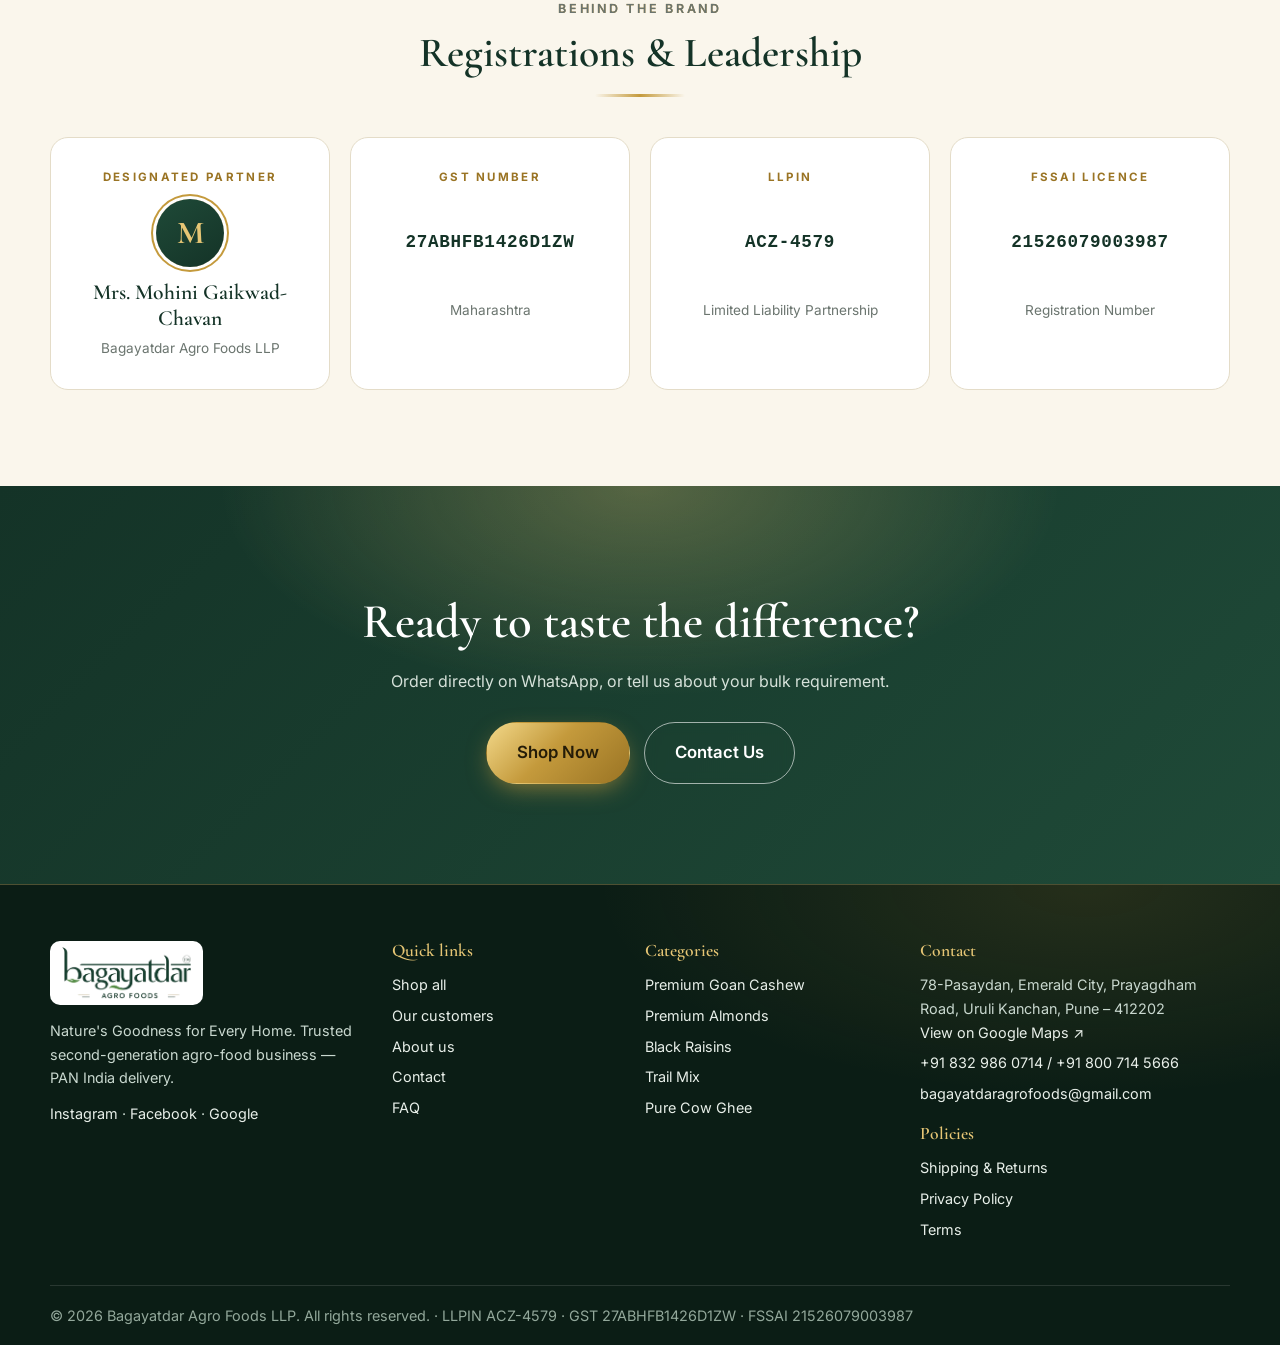
==== commit c0a53072: "Owner section: use Mrs. Mohini Gaikwad-Chavan everywhere Co-Authored-By: Claude Sonnet 5.5 <noreply@" ====
--- a/about.html
+++ b/about.html
@@ -45,11 +45,11 @@
 
 <section class="owner-sec"><div class="wrap owner-grid">
   <figure class="owner-art reveal-l"><span class="owner-glow"></span>
-    <div class="owner-photo"><img src="assets/img/owner-mohini.webp" alt="Mohini Gaikwad-Chavan, Designated Partner of Bagayatdar Agro Foods" width="342" height="400" loading="lazy"></div>
-    <figcaption><b>Mohini Gaikwad-Chavan</b><span>Designated Partner</span></figcaption></figure>
+    <div class="owner-photo"><img src="assets/img/owner-mohini.webp" alt="Mrs. Mohini Gaikwad-Chavan, Designated Partner of Bagayatdar Agro Foods" width="342" height="400" loading="lazy"></div>
+    <figcaption><b>Mrs. Mohini Gaikwad-Chavan</b><span>Designated Partner</span></figcaption></figure>
   <div class="owner-txt reveal"><p class="eyebrow">The Second Generation</p>
-    <h2>Meet <em>Mohini Gaikwad-Chavan</em></h2>
-    <p class="body-p">Mohini Gaikwad-Chavan represents the second generation of Bagayatdar Agro Foods, a family business built on the simple belief that good food starts with good quality. As Designated Partner, she carries that legacy forward while shaping the company’s next phase of growth.</p>
+    <h2>Meet <em>Mrs. Mohini Gaikwad-Chavan</em></h2>
+    <p class="body-p">Mrs. Mohini Gaikwad-Chavan represents the second generation of Bagayatdar Agro Foods, a family business built on the simple belief that good food starts with good quality. As Designated Partner, she carries that legacy forward while shaping the company’s next phase of growth.</p>
     <p class="body-p">Bagayatdar Agro Foods offers Goan cashews, dry fruits, seeds and pure cow ghee. Mohini’s focus has always been on what matters most to customers: consistent quality, honest service and relationships that last well beyond a single order.</p>
     <p class="body-p">Under her involvement, the business has steadily widened its reach from Maharashtra to customers in Vadodara and Indore. She leads business development and works closely with customers and trade partners, building the kind of trust that keeps them coming back.</p>
     <blockquote class="pull">Looking ahead, Mohini’s goal is to grow Bagayatdar Agro Foods into a recognized and trusted food brand, one that families and businesses can rely on for quality, year after year.</blockquote></div></div></section>
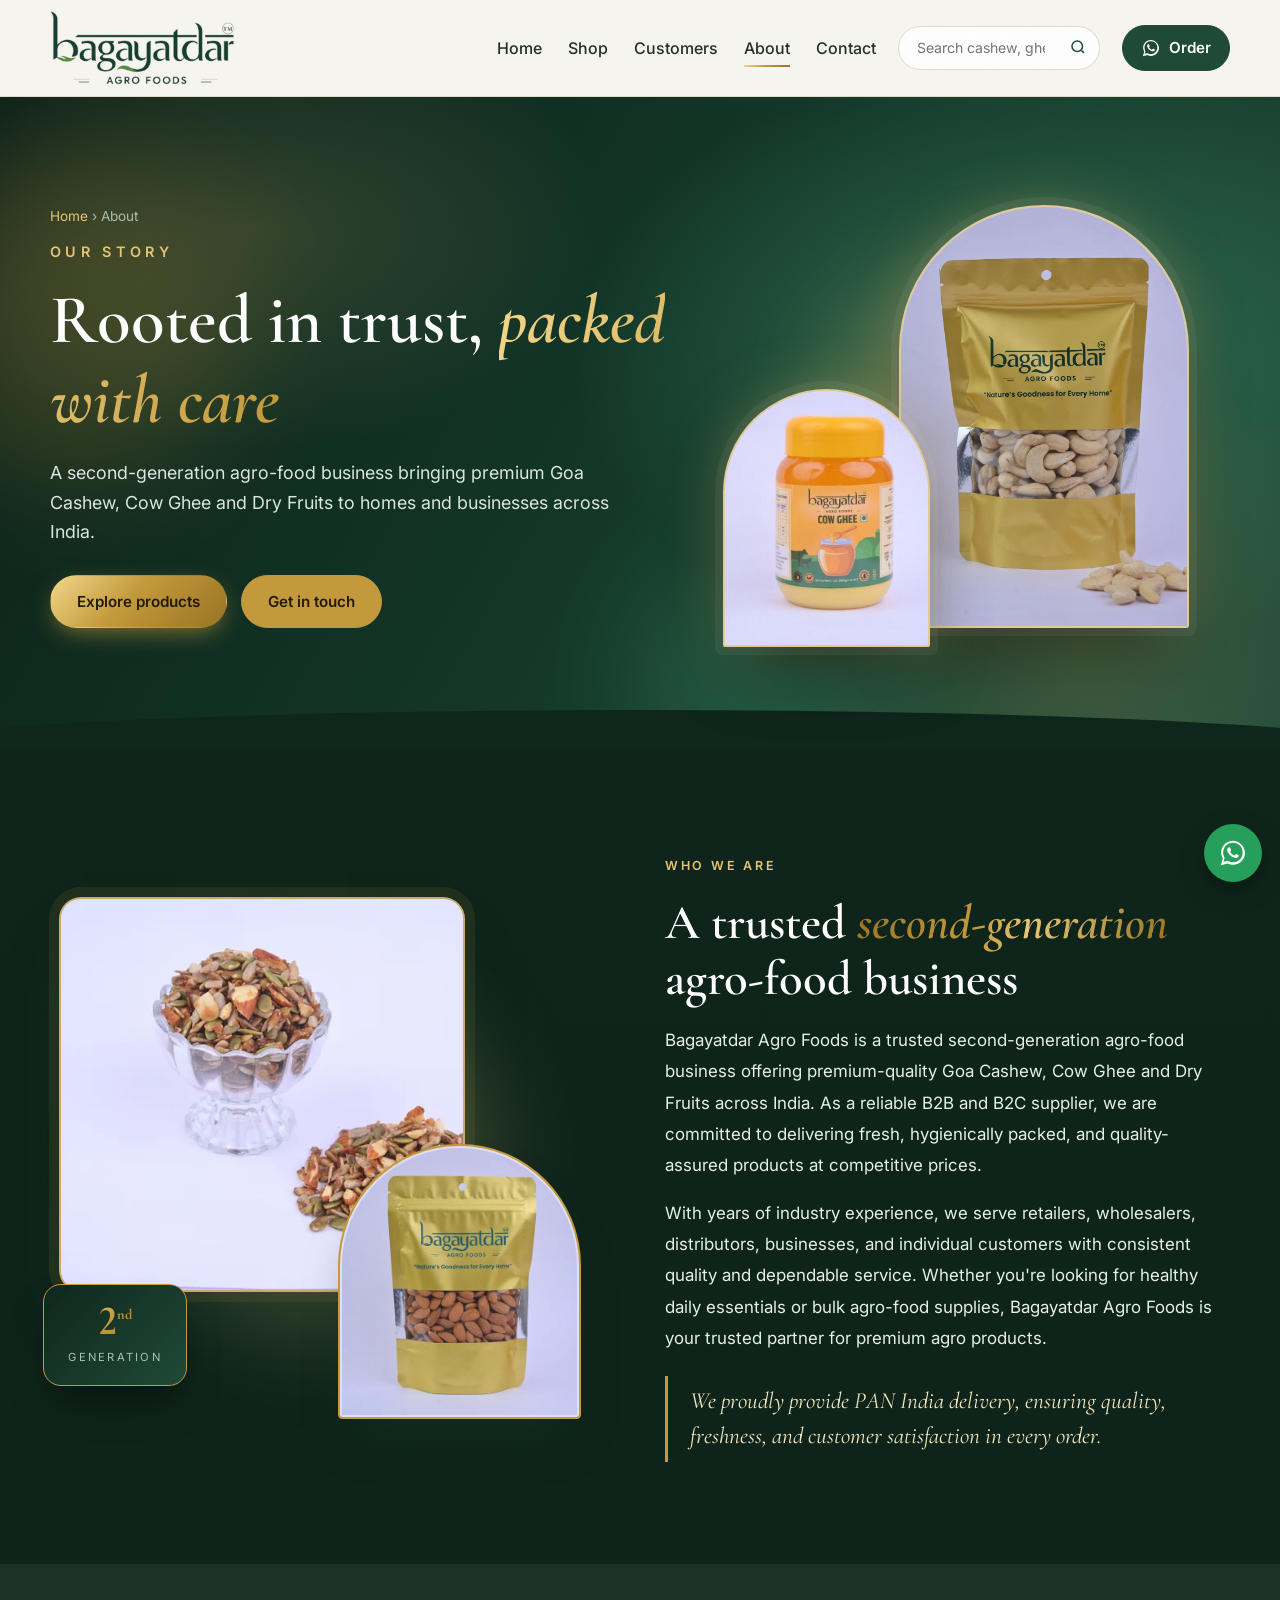
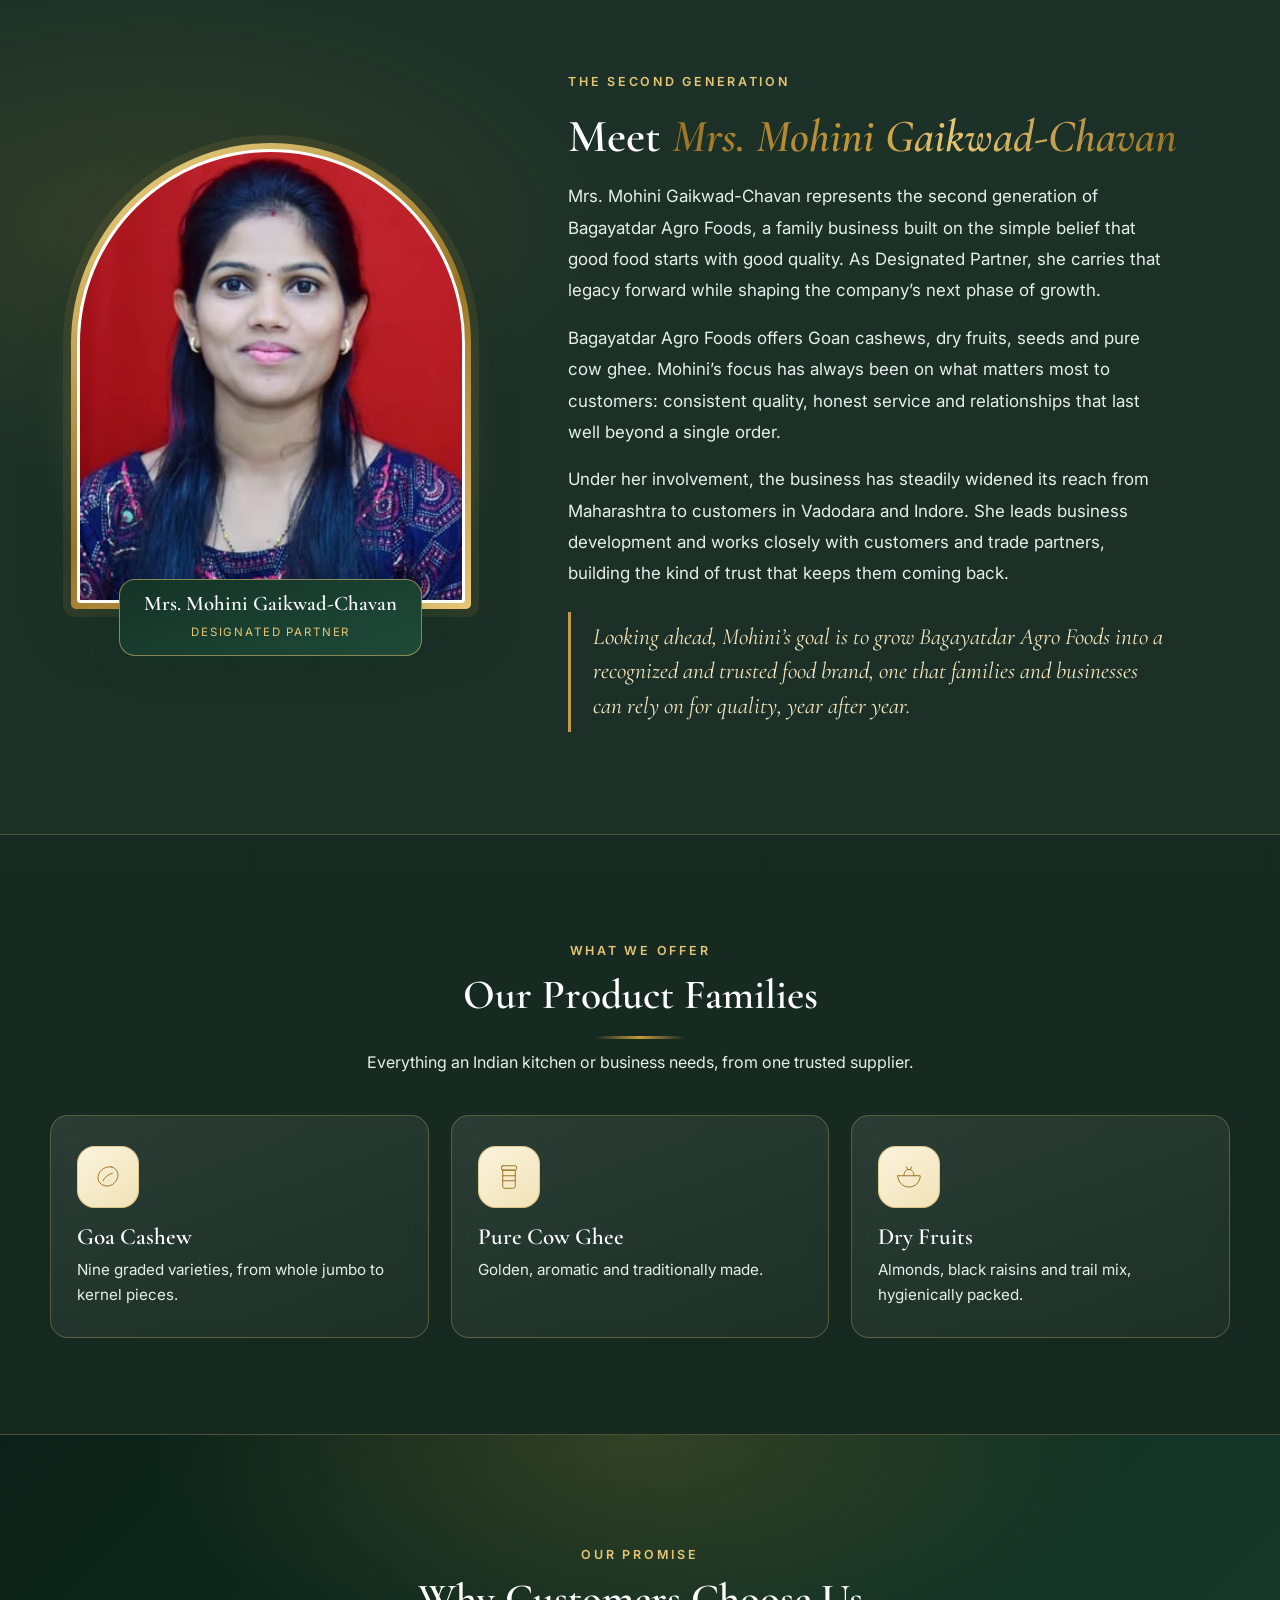
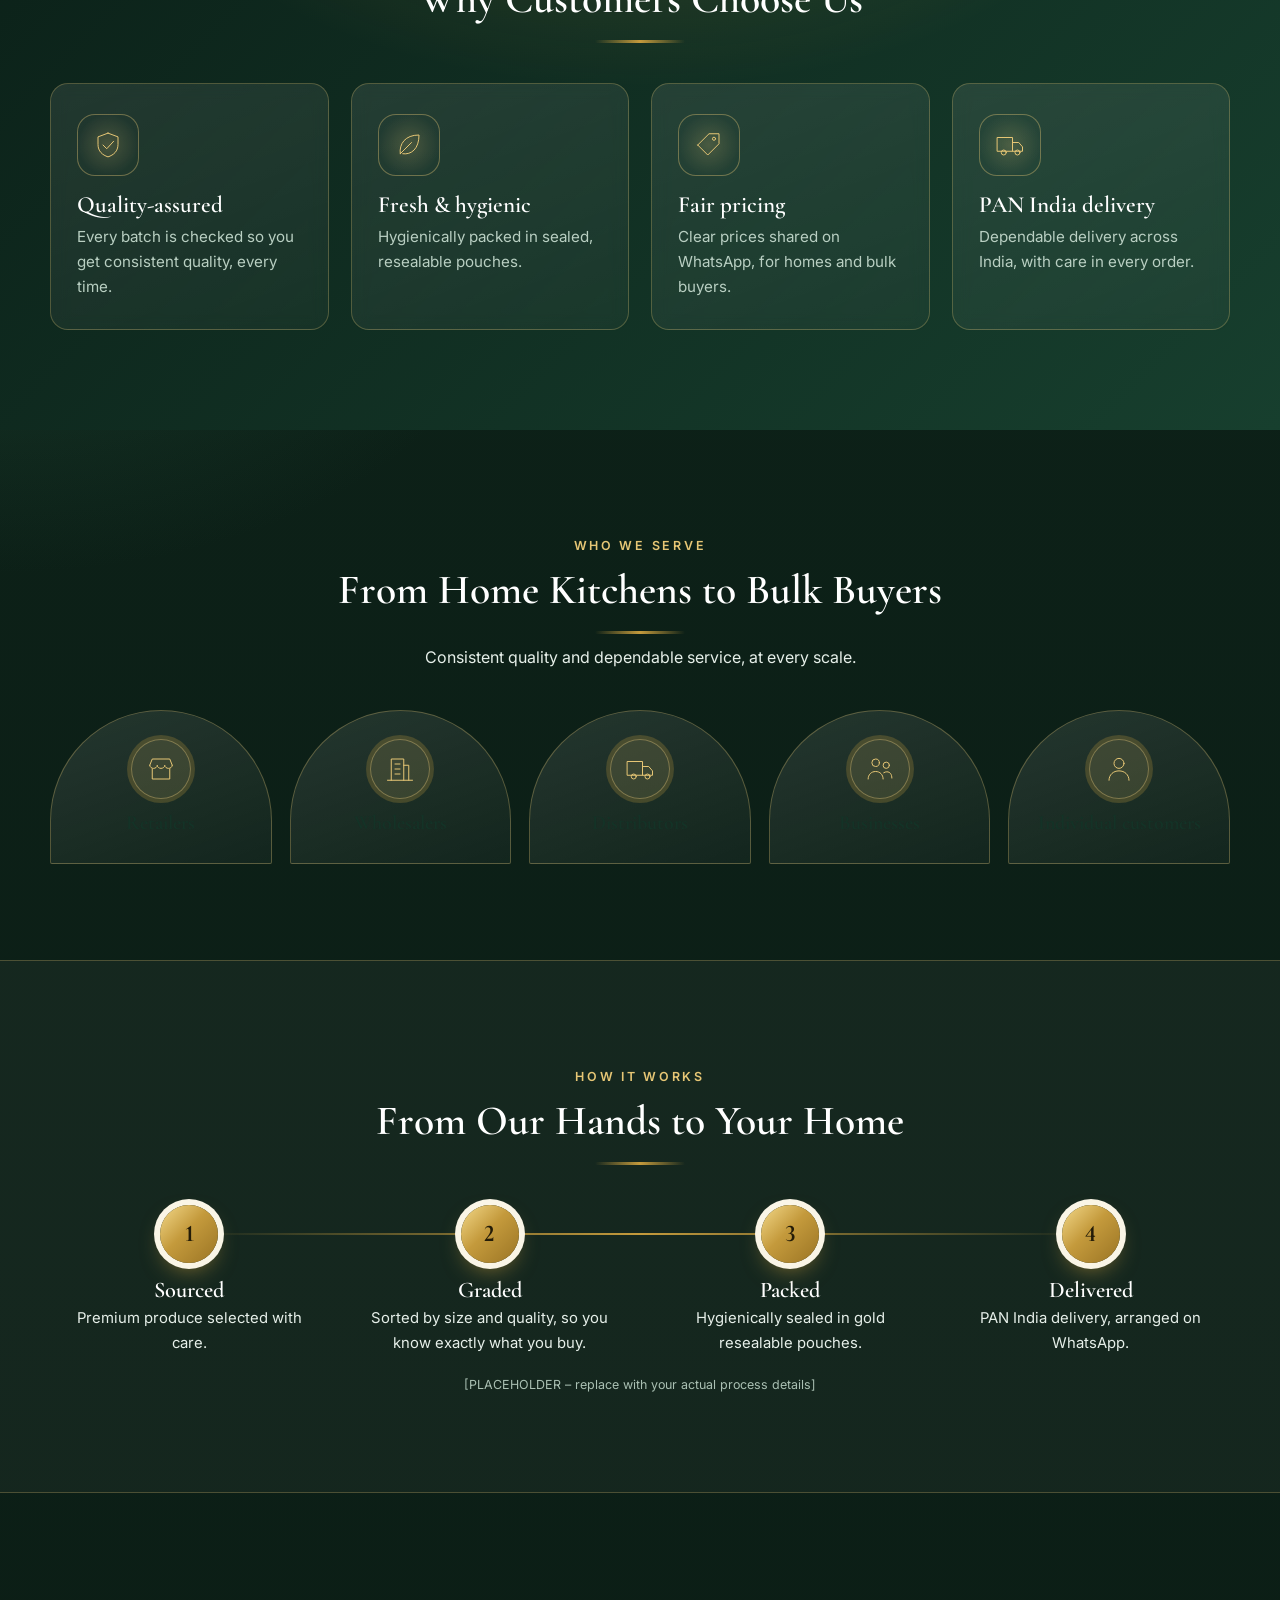
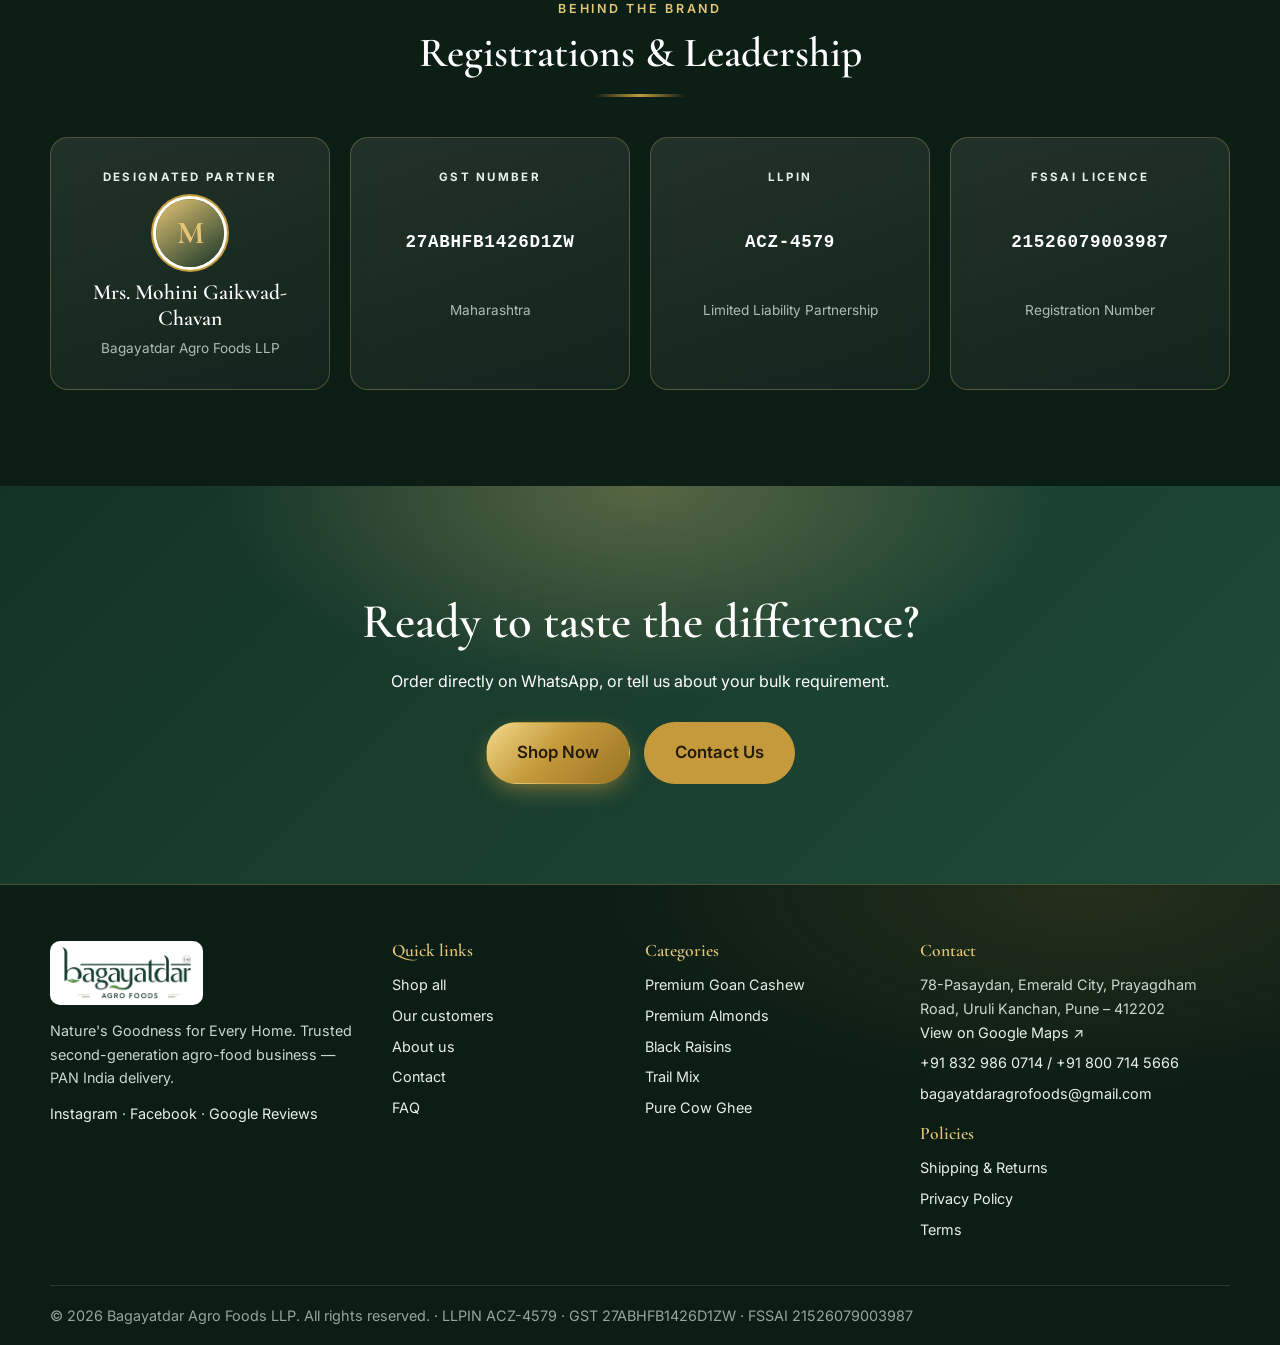
==== commit e87f8e7d: "v1.3: dark green + gold theme on all pages (home theme everywhere) Co-Authored-By: Claude Sonnet 5.5" ====
--- a/about.html
+++ b/about.html
@@ -16,7 +16,7 @@
 <link rel="stylesheet" href="assets/css/style.css">
 <link rel="stylesheet" href="assets/css/premium.css">
 </head>
-<body>
+<body class="theme-dark">
 <div id="site-header"></div>
 <main id="main">
 
--- a/assets/css/premium.css
+++ b/assets/css/premium.css
@@ -484,3 +484,70 @@
 .owner-txt h2{font-size:clamp(2rem,3.6vw,2.9rem);margin:8px 0 18px}
 .owner-txt h2 em{font-style:italic;background:linear-gradient(100deg,#9a7424,#c49a3c 40%,#e6c675 55%,#9a7424);-webkit-background-clip:text;background-clip:text;color:transparent}
 @media (max-width:820px){.owner-grid{grid-template-columns:1fr}.owner-art{max-width:320px}}
+
+/* follow us */
+.follow{margin:20px 0 18px}.follow-t{font:600 .72rem var(--sans);letter-spacing:.18em;text-transform:uppercase;color:var(--gold-d);margin-bottom:10px}
+.follow-row{display:flex;flex-wrap:wrap;gap:10px}
+.soc-btn{display:inline-flex;align-items:center;gap:8px;padding:10px 18px;border-radius:99px;font-weight:600;font-size:.9rem;text-decoration:none;color:var(--green-d);background:#fff;border:1px solid var(--line);box-shadow:var(--sh);transition:transform .35s cubic-bezier(.2,.8,.2,1),box-shadow .35s,border-color .3s,color .3s,background .3s}
+.soc-btn:hover{transform:translateY(-4px);border-color:var(--gold);box-shadow:var(--glow);color:var(--gold-d)}
+.soc-btn svg{color:var(--gold-d)}.soc-g{background:linear-gradient(135deg,#143327,#1f4a38);color:#fff;border-color:rgba(230,198,117,.5)}.soc-g svg{color:var(--gold-l)}.soc-g:hover{color:var(--gold-l)}
+
+/* social feature */
+.social-feature h2{font-size:clamp(2rem,3.6vw,2.9rem);margin:8px 0 14px}
+.social-feature h2 em{font-style:italic;background:linear-gradient(100deg,#9a7424,#c49a3c 40%,#e6c675 55%,#9a7424);-webkit-background-clip:text;background-clip:text;color:transparent}
+.sf-cards{display:grid;gap:20px;margin-top:28px}
+.sf-card{position:relative;overflow:hidden;display:flex;align-items:center;gap:22px;padding:30px 30px;border-radius:24px;text-decoration:none;color:#fff;border:1px solid rgba(230,198,117,.55);box-shadow:0 26px 50px -24px rgba(20,51,39,.7),0 0 0 6px rgba(196,154,60,.08);transition:transform .5s cubic-bezier(.2,.8,.2,1),box-shadow .5s}
+.sf-card::after{content:"";position:absolute;inset:-40% -20% auto auto;width:260px;height:260px;border-radius:50%;background:radial-gradient(circle,rgba(230,198,117,.4),transparent 70%);pointer-events:none;transition:transform .6s}
+.sf-card:hover{transform:translateY(-8px) scale(1.01);box-shadow:var(--glow),0 30px 60px -24px rgba(20,51,39,.7)}.sf-card:hover::after{transform:scale(1.5)}
+.sf-fb{background:linear-gradient(135deg,#0f2a1f,#1f4a38)}
+.sf-ig{background:linear-gradient(135deg,#6b4a12,#c49a3c 55%,#9a7424)}
+.sf-ico{flex:none;display:grid;place-items:center;width:88px;height:88px;border-radius:50%;background:rgba(255,255,255,.12);border:2px solid rgba(255,255,255,.55);color:#fff;box-shadow:inset 0 0 24px rgba(255,255,255,.12)}
+.sf-fb .sf-ico{color:var(--gold-l);border-color:var(--gold-l)}
+.sf-body{position:relative;z-index:1;display:grid;gap:2px;min-width:0}.sf-body b{font:600 2rem/1.1 var(--serif)}.sf-body small{font-size:.95rem;opacity:.9;overflow-wrap:anywhere}
+.sf-go{position:relative;z-index:1;margin-left:auto;flex:none;padding:10px 20px;border-radius:99px;font-weight:700;font-size:.9rem;background:#fff;color:var(--green-d);transition:background .3s,color .3s}
+.sf-card:hover .sf-go{background:var(--gold-l);color:#143327}
+@media (max-width:560px){.sf-card{flex-wrap:wrap;padding:24px 20px;gap:14px}.sf-ico{width:68px;height:68px}.sf-ico svg{width:34px;height:34px}.sf-body b{font-size:1.6rem}.sf-go{margin-left:0}}
+
+/* v1.3 - dark green + gold theme on every page except Home */
+body.theme-dark{background:#0b1d15}
+body.theme-dark main{
+  --ink:#e6efe9; --muted:#aac0b3; --line:rgba(230,198,117,.26); --paper:rgba(255,255,255,.06); --cream:#0b1d15; --green:#e6c675;
+  background:radial-gradient(900px 500px at 85% 0,rgba(196,154,60,.16),transparent 65%),radial-gradient(800px 500px at 0 60%,rgba(47,107,80,.28),transparent 65%),linear-gradient(180deg,#0f261c,#0b1d15);color:var(--ink)}
+body.theme-dark main h1,body.theme-dark main h2,body.theme-dark main h3,body.theme-dark main h4{color:#fff}
+body.theme-dark main .eyebrow{background:none;color:var(--gold-l);-webkit-background-clip:initial}
+body.theme-dark main a:not(.btn):not(.soc-btn):not(.sf-go){color:var(--gold-l)}
+body.theme-dark main .alt{background:rgba(255,255,255,.035);border-block:1px solid var(--line)}
+body.theme-dark main .rich-hero::after{background:#0f261c}
+body.theme-dark main .btn:not(.btn-gold):not(.btn-wa){background:var(--gold);border-color:var(--gold);color:#241c08}
+body.theme-dark main .btn-ghost{background:transparent;color:#fff;border-color:rgba(230,198,117,.6)}
+body.theme-dark main .btn-ghost:hover,body.theme-dark main .btn:not(.btn-gold):not(.btn-wa):hover{background:var(--gold-d);color:#fff}
+/* cards / glass panels */
+body.theme-dark main :is(.bcard,.feat,.reg,.qcard,.cust,.ccard,.pcard,.quote,.card,.filters,details,.qty){
+  background:linear-gradient(160deg,rgba(255,255,255,.09),rgba(255,255,255,.03));border-color:rgba(230,198,117,.28);color:var(--ink);backdrop-filter:blur(8px)}
+body.theme-dark main :is(.bcard,.feat,.reg,.qcard,.cust,.ccard,.pcard):hover{border-color:var(--gold-l);box-shadow:0 0 40px -10px rgba(230,198,117,.5)}
+body.theme-dark main :is(p,li,small,cite,dd,dt){color:inherit}
+body.theme-dark main :is(.pname,.pcat,.cust b,.reg b,.qcard b,summary,.filters label){color:#fff}
+body.theme-dark main :is(.pcat,.pdesc,.psub){color:var(--gold-l)}
+body.theme-dark main .count,body.theme-dark main details p{color:var(--muted)}
+body.theme-dark main :is(select,input,textarea,.vsel){background:rgba(8,24,17,.7);color:#fff;border:1px solid rgba(230,198,117,.35)}
+body.theme-dark main :is(select,input,textarea)::placeholder{color:#8fa89a}
+body.theme-dark main :is(select,.vsel) option{background:#0f261c;color:#fff}
+body.theme-dark main .btn-wa{background:var(--wa);border-color:var(--wa);color:#fff}
+body.theme-dark main .page-head{background:radial-gradient(800px 400px at 80% 0,rgba(230,198,117,.22),transparent 70%),linear-gradient(120deg,#0b2018,#14392a 55%,#1f4a38);border-bottom:1px solid rgba(230,198,117,.3)}
+body.theme-dark main .page-head h1{background:linear-gradient(100deg,#fff,#f3d98a 50%,#fff);-webkit-background-clip:text;background-clip:text;color:transparent}
+body.theme-dark main .prose h2,body.theme-dark main .prose h3{color:var(--gold-l)}
+body.theme-dark main .prose{color:var(--ink)}
+body.theme-dark main .pull,body.theme-dark main blockquote{color:#f3e6bf}
+body.theme-dark main .badge{color:#241c08}
+body.theme-dark .hdr{background:rgba(255,253,248,.97)}
+body.theme-dark main .serve{background:linear-gradient(160deg,rgba(255,255,255,.1),rgba(255,255,255,.03));border-color:rgba(230,198,117,.3);color:#fff}
+body.theme-dark main .serve span{background:rgba(230,198,117,.15);color:var(--gold-l);border:1px solid rgba(230,198,117,.4)}
+body.theme-dark main .pack legend,body.theme-dark main legend{color:var(--gold-l)}
+body.theme-dark main .pack span{background:rgba(255,255,255,.07);border-color:rgba(230,198,117,.35);color:#fff}
+body.theme-dark main .pack input:checked+span{background:var(--gold);border-color:var(--gold);color:#241c08}
+body.theme-dark main .pack input:checked+span b{color:#241c08}
+body.theme-dark main .zoomhint{background:rgba(11,29,21,.8);color:#fff}
+body.theme-dark main li b,body.theme-dark main .pack b{color:var(--gold-l)}body.theme-dark main .pack input:checked+span b{color:#241c08}
+body.theme-dark main .ben>div{background:linear-gradient(160deg,rgba(255,255,255,.09),rgba(255,255,255,.03));border:1px solid rgba(230,198,117,.28);color:var(--ink)}
+body.theme-dark main .ben h3{color:var(--gold-l)}
+body.theme-dark main .disc{color:var(--muted)}
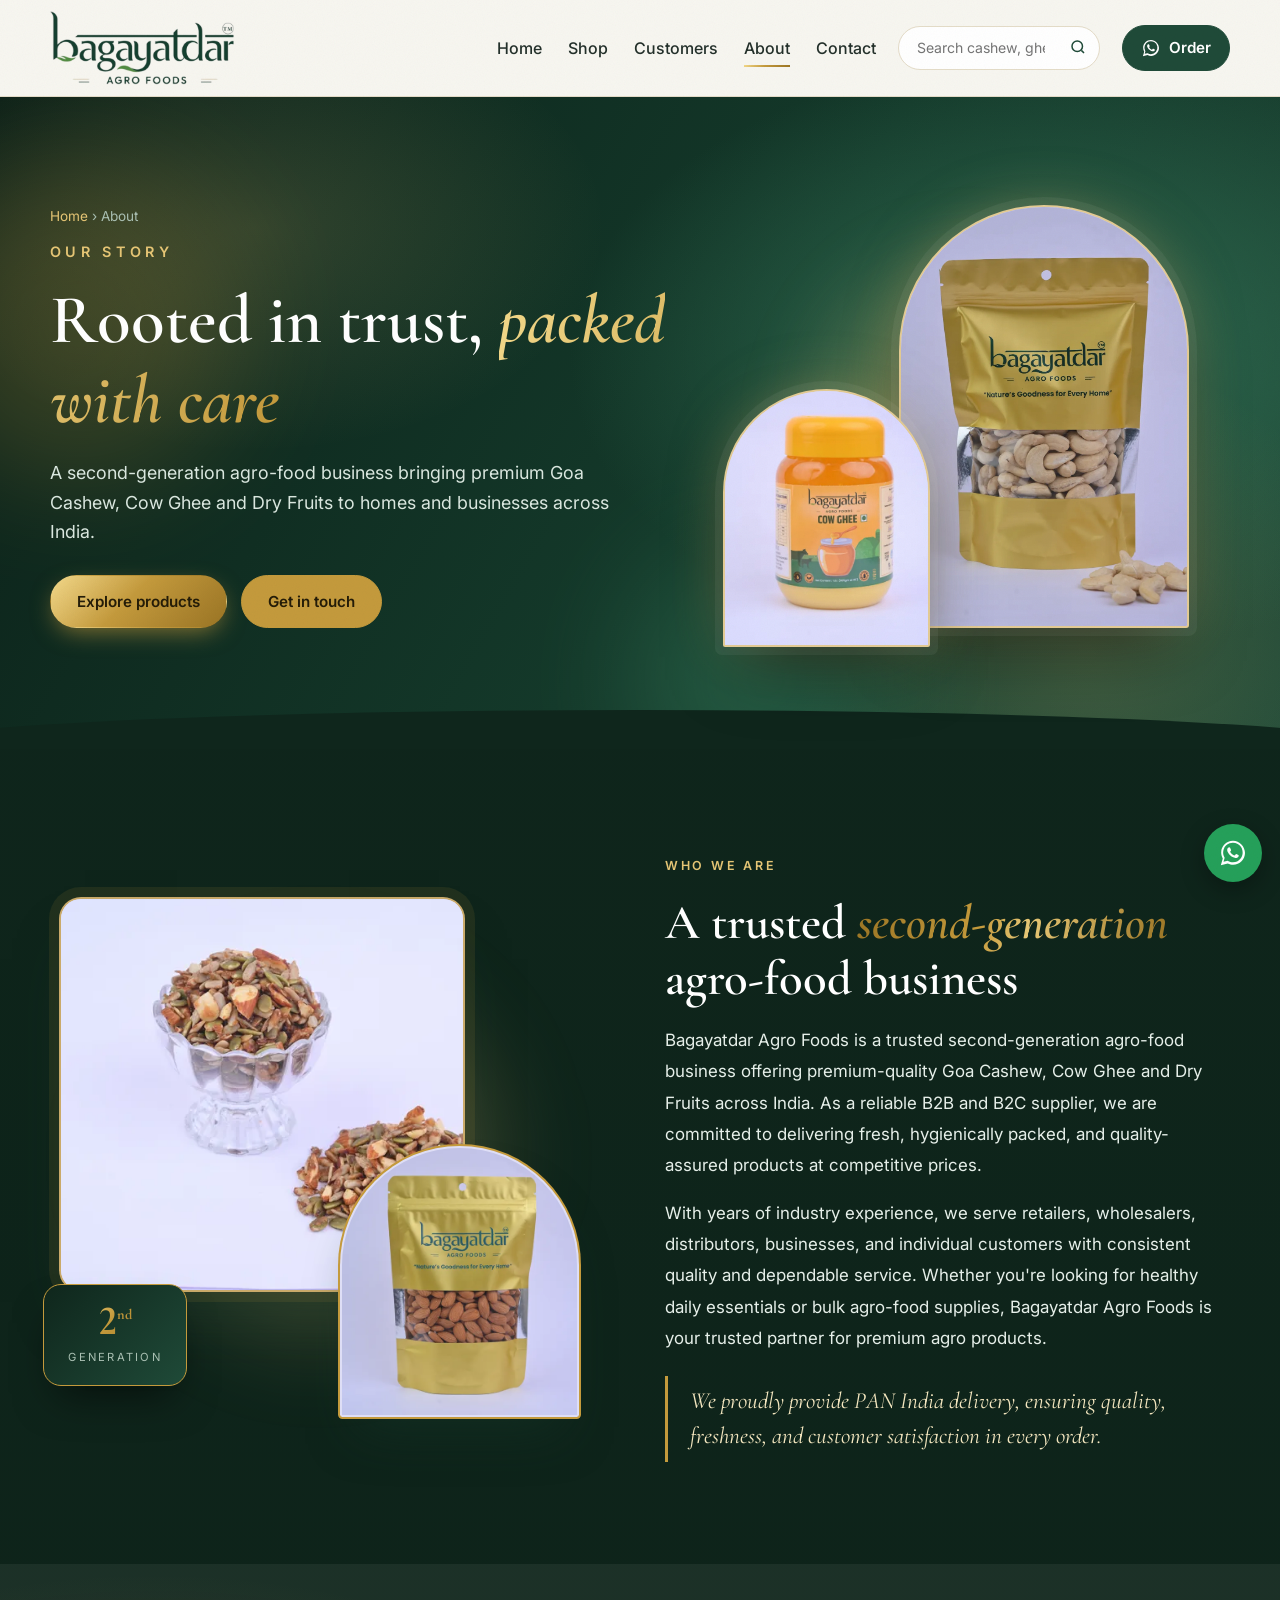
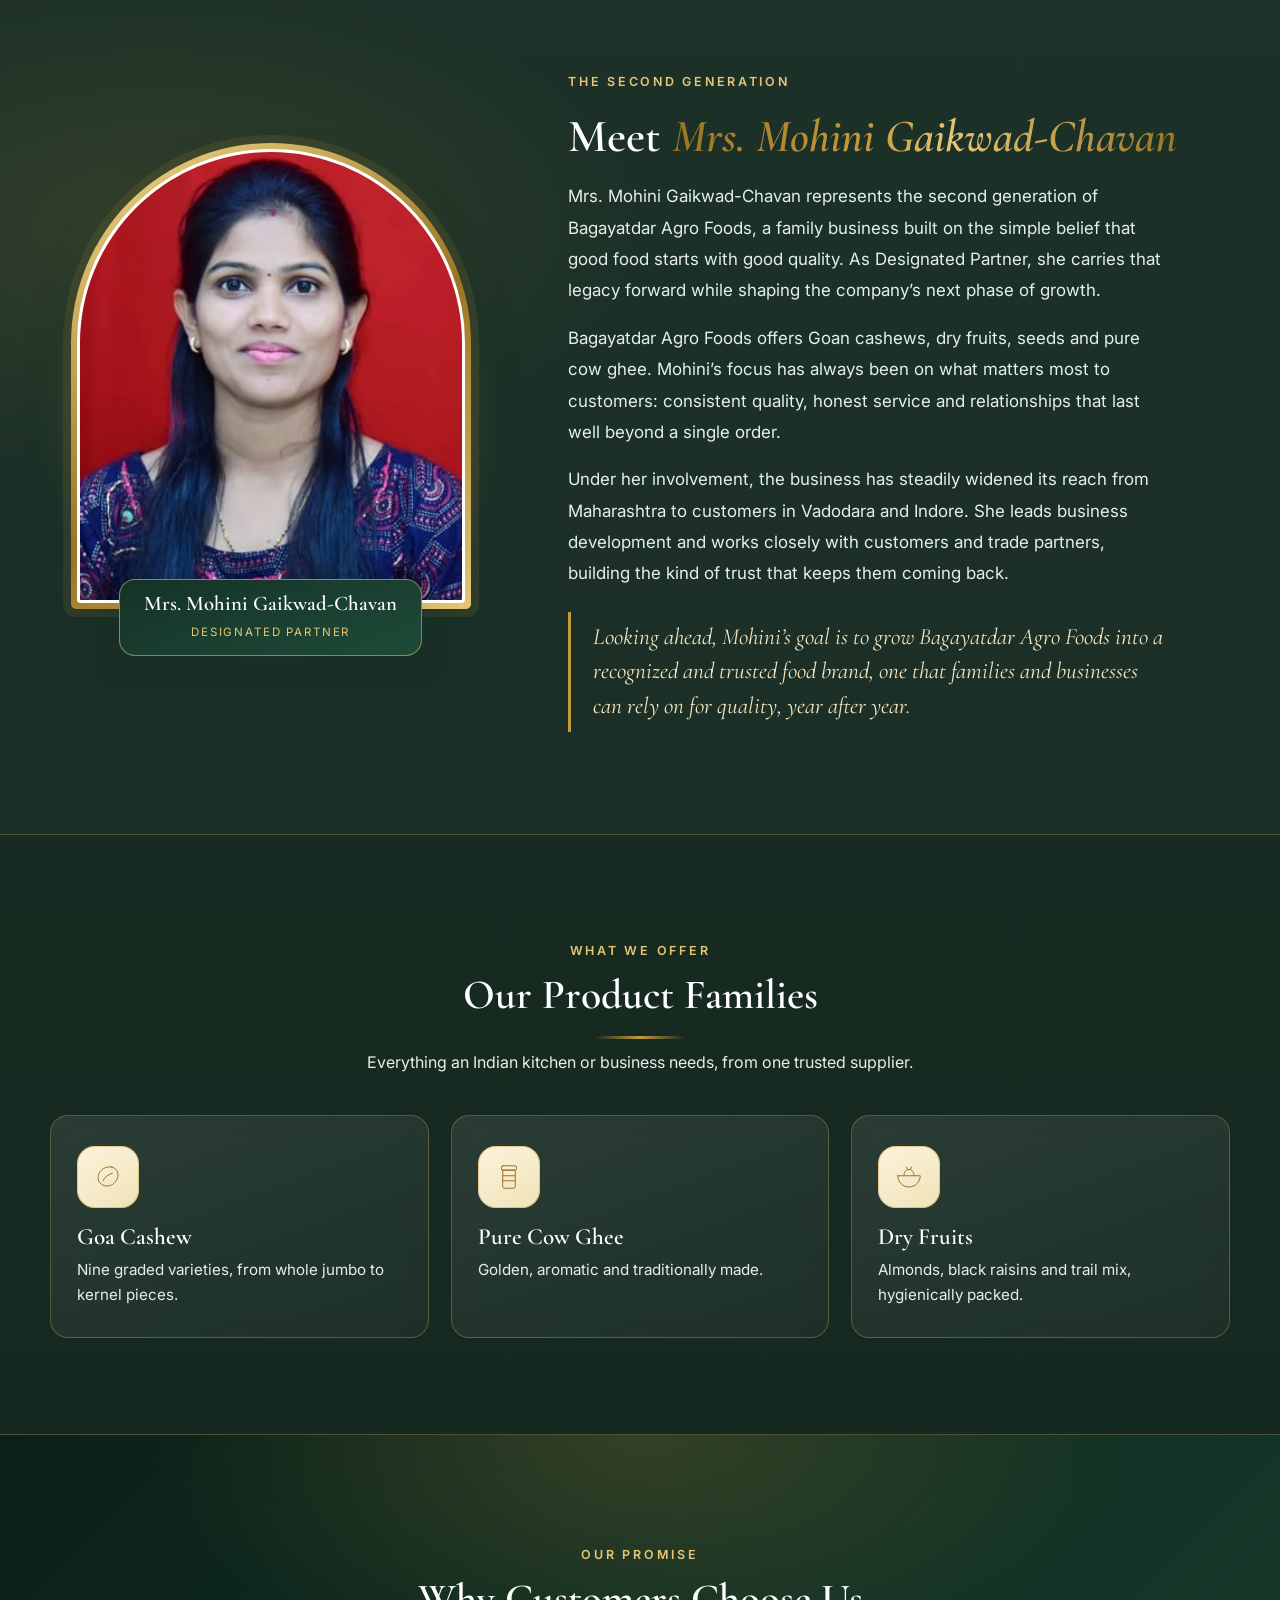
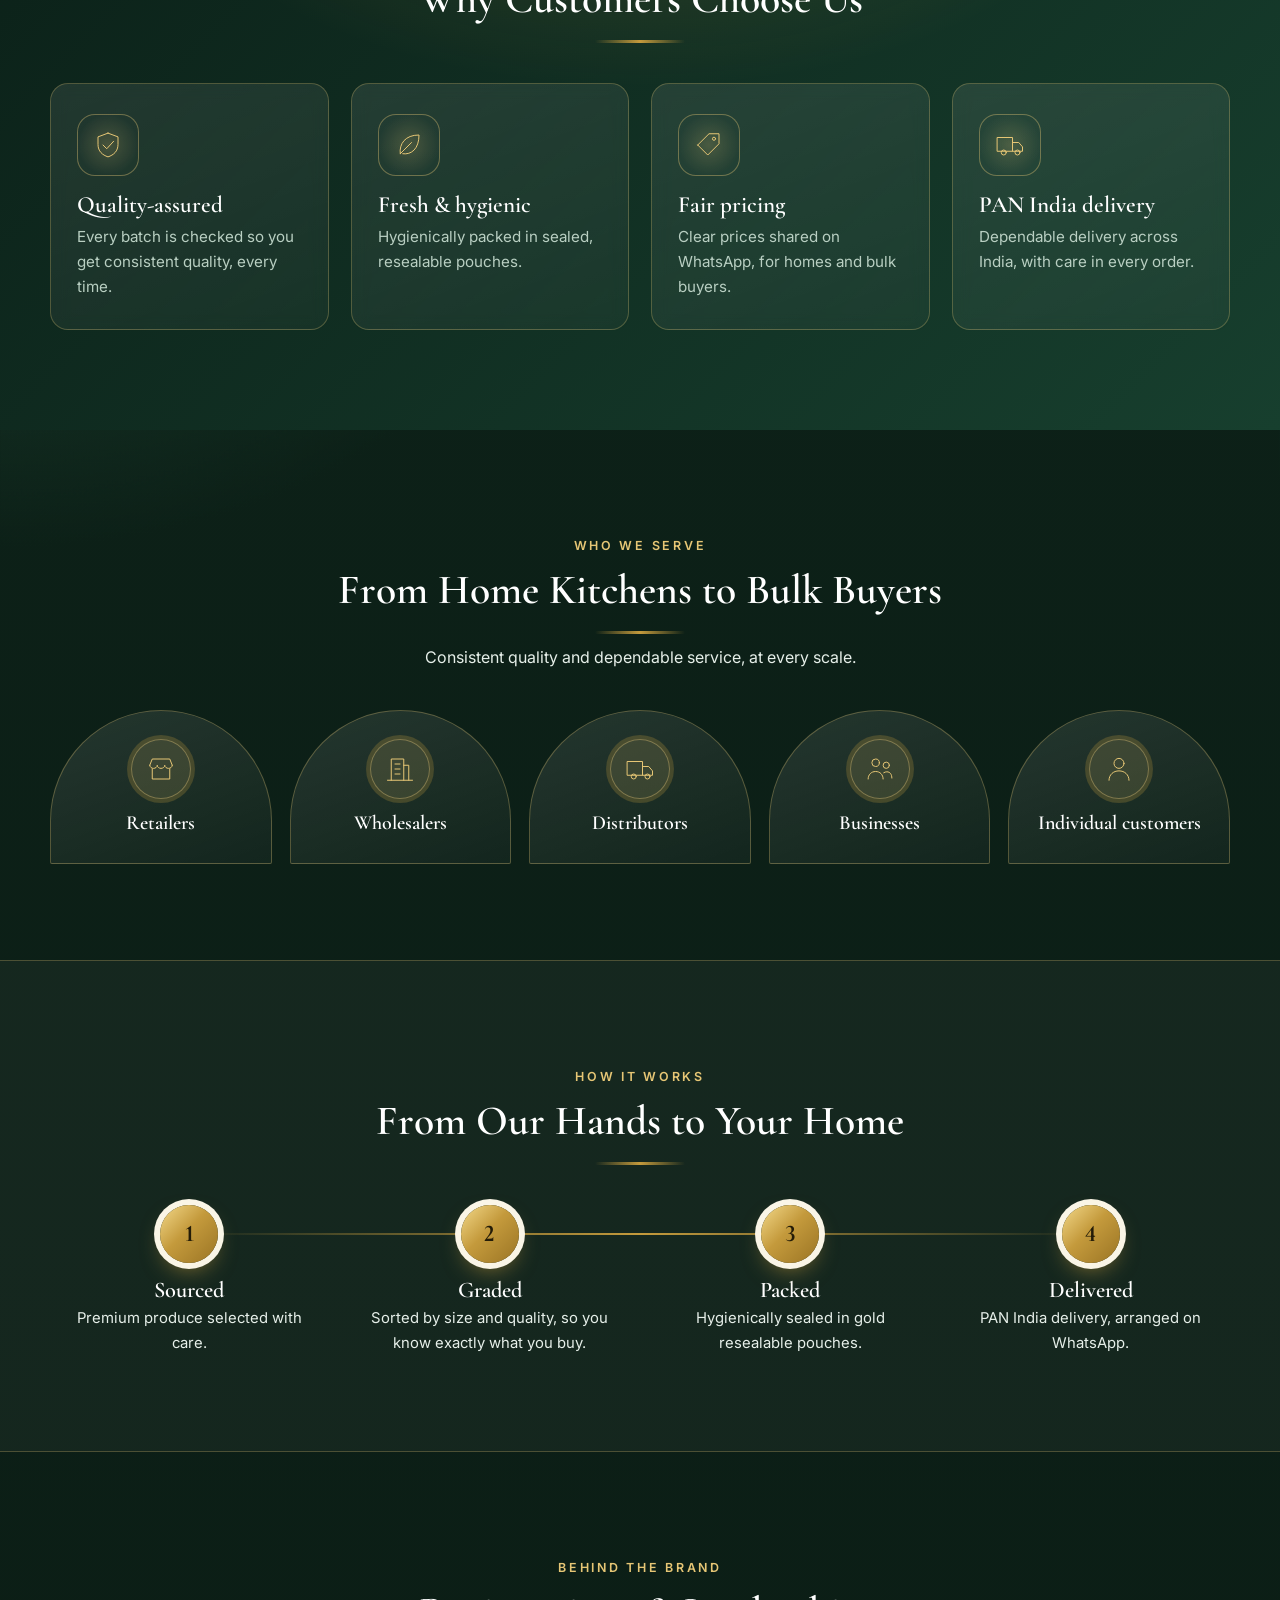
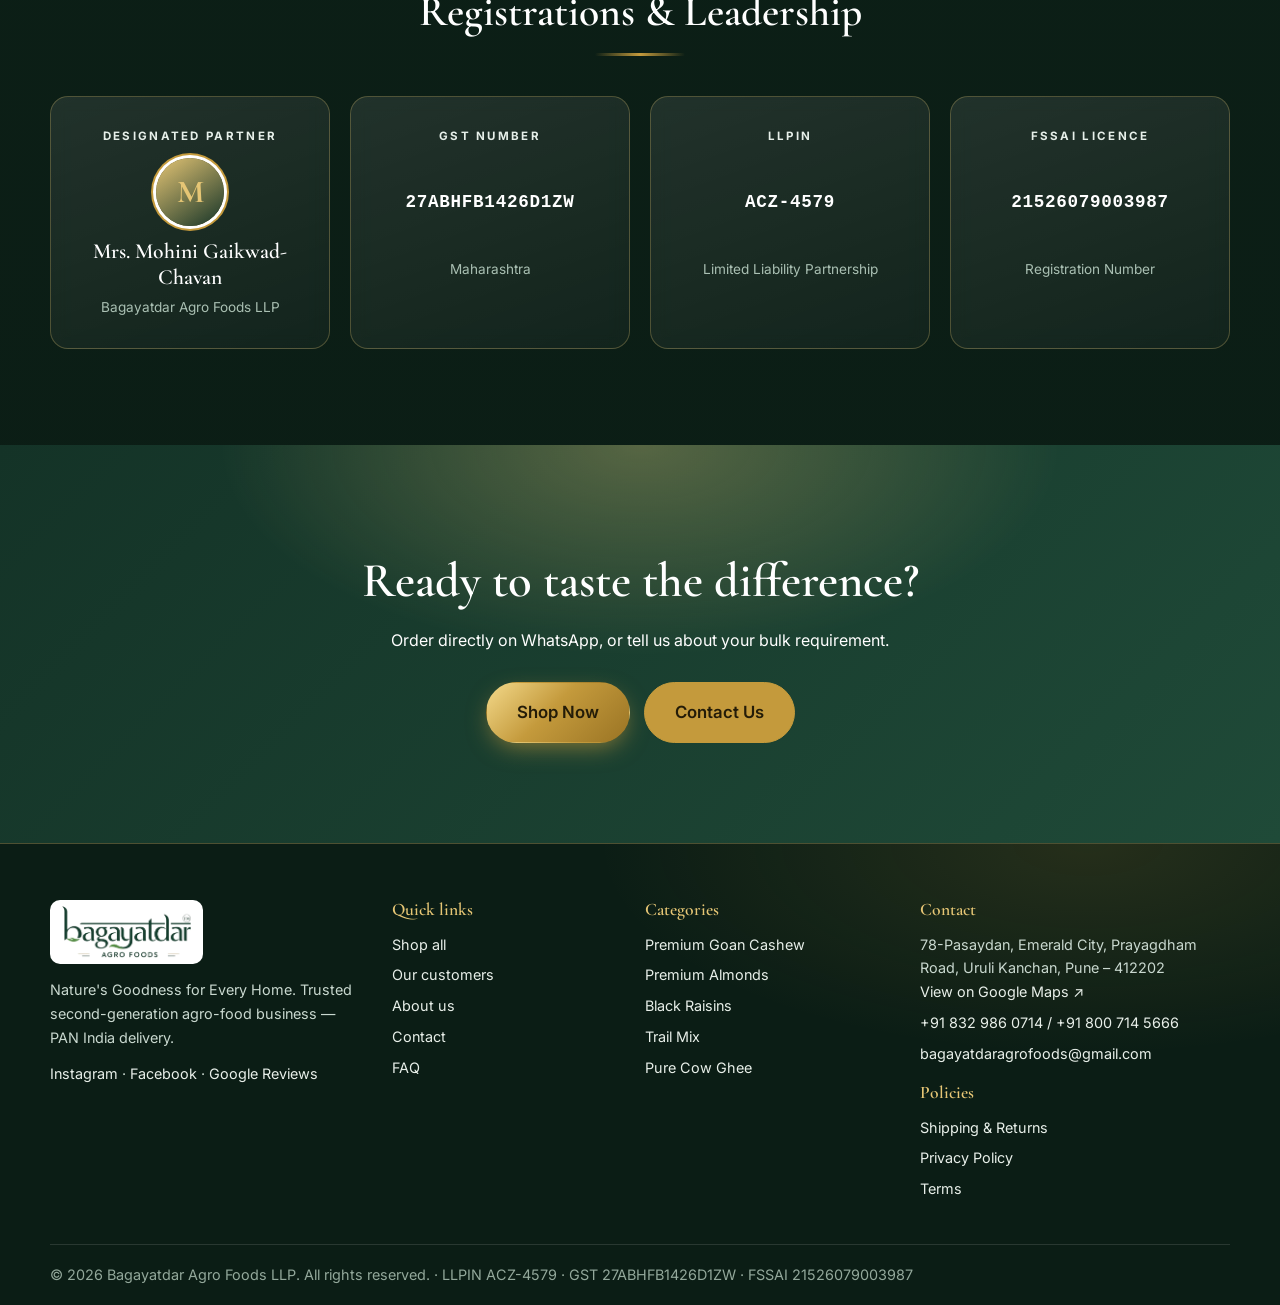
==== commit db2faeb8: "Fix Maps link, remove placeholder copy, set live domain - Google Maps/reviews link now points to the" ====
--- a/about.html
+++ b/about.html
@@ -5,10 +5,10 @@
 <meta name="viewport" content="width=device-width,initial-scale=1">
 <title>About Us | Bagayatdar Agro Foods</title>
 <meta name="description" content="Trusted second-generation agro-food business: premium Goa cashew, cow ghee and dry fruits. B2B and B2C, PAN India delivery.">
-<link rel="canonical" href="https://www.example.com/about.html">
+<link rel="canonical" href="https://bagayatdaragrofoods.com/about.html">
 <meta property="og:type" content="website"><meta property="og:site_name" content="Bagayatdar Agro Foods">
 <meta property="og:title" content="About Us | Bagayatdar Agro Foods"><meta property="og:description" content="Trusted second-generation agro-food business: premium Goa cashew, cow ghee and dry fruits. B2B and B2C, PAN India delivery.">
-<meta property="og:image" content="https://www.example.com/assets/img/logo-gold.webp">
+<meta property="og:image" content="https://bagayatdaragrofoods.com/assets/img/logo-gold.webp">
 <meta name="theme-color" content="#1f4a38">
 <link rel="icon" href="assets/img/logo-gold.webp">
 <link rel="preconnect" href="https://fonts.googleapis.com"><link rel="preconnect" href="https://fonts.gstatic.com" crossorigin>
@@ -69,7 +69,7 @@
     <li class="reveal"><span class="n">2</span><h3>Graded</h3><p>Sorted by size and quality, so you know exactly what you buy.</p></li>
     <li class="reveal"><span class="n">3</span><h3>Packed</h3><p>Hygienically sealed in gold resealable pouches.</p></li>
     <li class="reveal"><span class="n">4</span><h3>Delivered</h3><p>PAN India delivery, arranged on WhatsApp.</p></li></ol>
-  <p class="disc">[PLACEHOLDER – replace with your actual process details]</p></div></section>
+  </div></section>
 
 <section><div class="wrap"><div class="sec-head reveal"><p class="eyebrow">Behind The Brand</p><h2>Registrations &amp; Leadership</h2></div>
   <div class="reg-grid">
--- a/assets/css/premium.css
+++ b/assets/css/premium.css
@@ -551,3 +551,4 @@
 body.theme-dark main .ben>div{background:linear-gradient(160deg,rgba(255,255,255,.09),rgba(255,255,255,.03));border:1px solid rgba(230,198,117,.28);color:var(--ink)}
 body.theme-dark main .ben h3{color:var(--gold-l)}
 body.theme-dark main .disc{color:var(--muted)}
+body.theme-dark main .serve b{color:#fff}
